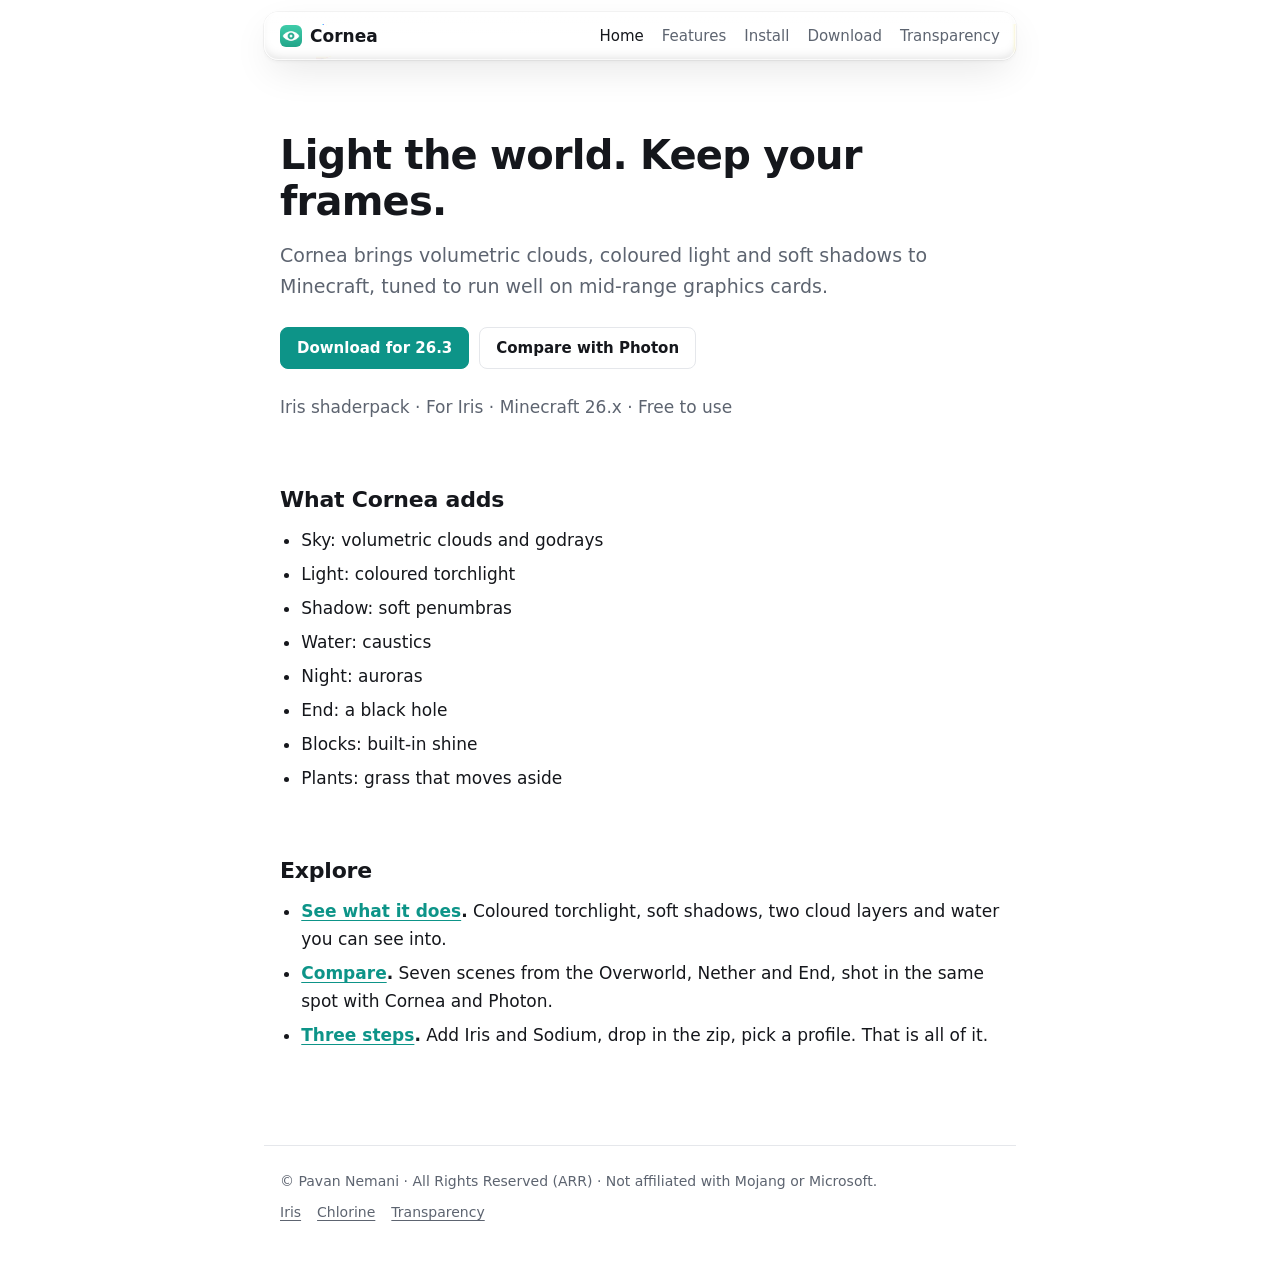
==== index.html @ f16704a0 "Rebuild as a barebones, minimal site Plain HTML in one centred column: system fonts, one accent colo" ====
<!doctype html>
<html lang="en">
<head>
<meta charset="utf-8">
<meta name="viewport" content="width=device-width, initial-scale=1">
<meta name="description" content="Cornea is an Iris shaderpack for Minecraft 26.x with volumetric clouds, coloured light and soft shadows, tuned to run well on mid-range graphics cards.">
<title>Cornea Shaders</title>
<link rel="icon" type="image/png" href="img/icon.png">
<link rel="stylesheet" href="liquid-glass.css?v=2">
<link rel="stylesheet" href="site.css?v=1">
<script src="liquid-glass.js?v=2" data-auto defer></script>
</head>
<body>
<header class="header" data-glass="60">
  <a class="name" href="index.html"><img src="img/icon.png" alt="" width="22" height="22">Cornea</a>
  <nav aria-label="Main">
    <a href="index.html" aria-current="page">Home</a>
    <a href="features.html">Features</a>
    <a href="install.html">Install</a>
    <a href="download.html">Download</a>
    <a href="transparency.html">Transparency</a>
  </nav>
</header>

<main>
<h1>Light the world. Keep your frames.</h1>
<p class="lead">Cornea brings volumetric clouds, coloured light and soft shadows to Minecraft, tuned to run well on mid-range graphics cards.</p>
<div class="actions">
  <a class="button primary" href="download.html">Download for 26.3</a>
  <a class="button" href="features.html#compare">Compare with Photon</a>
</div>
<p class="muted">Iris shaderpack · For Iris · Minecraft 26.x · Free to use</p>

<h2>What Cornea adds</h2>
<ul>
  <li>Sky: volumetric clouds and godrays</li>
  <li>Light: coloured torchlight</li>
  <li>Shadow: soft penumbras</li>
  <li>Water: caustics</li>
  <li>Night: auroras</li>
  <li>End: a black hole</li>
  <li>Blocks: built-in shine</li>
  <li>Plants: grass that moves aside</li>
</ul>

<h2>Explore</h2>
<ul>
  <li><strong><a href="features.html">See what it does</a>.</strong> Coloured torchlight, soft shadows, two cloud layers and water you can see into.</li>
  <li><strong><a href="features.html#compare">Compare</a>.</strong> Seven scenes from the Overworld, Nether and End, shot in the same spot with Cornea and Photon.</li>
  <li><strong><a href="install.html">Three steps</a>.</strong> Add Iris and Sodium, drop in the zip, pick a profile. That is all of it.</li>
</ul>
</main>

<footer>
  <p>&copy; Pavan Nemani · All Rights Reserved (ARR) · Not affiliated with Mojang or Microsoft.</p>
  <nav aria-label="Footer"><a href="https://modrinth.com/mod/iris">Iris</a><a href="https://ophidianp.github.io/chlorine">Chlorine</a><a href="transparency.html">Transparency</a></nav>
</footer>
</body>
</html>
---- liquid-glass.css ----
/* Liquid glass kit (from the Argon app, src/styles.css). Each site sets its own colours
   through these variables (override them on :root or on any glass element). */
:root {
  --spring: linear(0, 0.0066, 0.0263 2.1%, 0.1023 4.4%, 0.2319 7.3%, 0.4103 10.6%, 0.6029 14.4%, 0.7663 18.3%, 0.8897 22.6%, 0.9582 26.6%, 1.0047 31.3%, 1.0272 36.7%, 1.0311 41.2%, 1.0219 48.3%, 1.0052 61.3%, 0.9989 77.7%, 1);
  --lg-ease: var(--spring);
  --g-tint: rgba(24, 20, 35, .42);
  --g-tint-strong: rgba(24, 20, 35, .64);
  --g-blur: 2px;            /* the app's clear glass: little blur, the lens does the work */
  --g-blur-flat: 14px;      /* blur used where refraction isn't available (Firefox, Safari) */
  --g-sat: 1.7;
  --g-rim: 1;
  --g-edge: rgba(255, 255, 255, .13);
  --g-edge-dark: rgba(0, 0, 0, .35);
  --g-shadow-a: .33;
  --lens-bg: rgba(255, 255, 255, .10);
  --lens-shadow: inset 0 1px 0 rgba(255, 255, 255, .22), inset 0 0 0 1px rgba(255, 255, 255, .10), 0 4px 14px -4px rgba(0, 0, 0, .35);
}
@media (prefers-reduced-motion: reduce) { :root { --spring: ease-out; } }

@property --lg-filter { syntax: '*'; inherits: false; }

/* zero specificity, so a site's own position: fixed / sticky wins */
:where(.lg) { position: relative; }
.lg {
  isolation: isolate;
  background: linear-gradient(180deg, rgba(255, 255, 255, calc(.05 * var(--g-rim))), rgba(255, 255, 255, 0) 45%), var(--g-tint);
  -webkit-backdrop-filter: blur(var(--g-blur-flat)) saturate(var(--g-sat));
  backdrop-filter: blur(var(--g-blur-flat)) saturate(var(--g-sat));
  box-shadow:
    inset 0 1px .5px rgba(255, 255, 255, calc(.34 * var(--g-rim))),
    inset 0 -1px 1px rgba(255, 255, 255, calc(.07 * var(--g-rim))),
    inset 0 0 0 1px var(--g-edge),
    inset 0 0 14px rgba(255, 255, 255, calc(.06 * var(--g-rim))),
    inset 0 -6px 14px -8px rgba(0, 0, 0, .22),
    0 0 0 .5px var(--g-edge-dark),
    0 2px 4px rgba(0, 0, 0, calc(var(--g-shadow-a) * .35)),
    0 14px 40px -8px rgba(0, 0, 0, var(--g-shadow-a));
}
/* Chromium: refraction + chromatic aberration through the SVG filter */
.lg-refract .lg { backdrop-filter: blur(var(--g-blur)) saturate(var(--g-sat)) var(--lg-filter, ) brightness(1.03); }
/* a filtered element without a filter slot (over the cap) keeps the flat blur */
.lg-refract .lg:not([style*="--lg-filter"]) { backdrop-filter: blur(var(--g-blur-flat)) saturate(var(--g-sat)); }

/* specular rim */
.lg::after {
  content: ""; position: absolute; inset: 0; border-radius: inherit; padding: 1px; pointer-events: none; z-index: 3;
  background: linear-gradient(var(--rim-angle, 128deg),
    rgba(255, 255, 255, calc(.62 * var(--g-rim))) 0%, rgba(255, 255, 255, calc(.14 * var(--g-rim))) 18%, rgba(255, 255, 255, 0) 40%,
    rgba(255, 255, 255, 0) 62%, rgba(255, 255, 255, calc(.1 * var(--g-rim))) 82%, rgba(255, 255, 255, calc(.42 * var(--g-rim))) 100%);
  -webkit-mask: linear-gradient(#000 0 0) content-box, linear-gradient(#000 0 0);
  -webkit-mask-composite: xor; mask-composite: exclude;
}
/* pointer glare */
.lg::before {
  content: ""; position: absolute; inset: 0; border-radius: inherit; pointer-events: none; z-index: -1; opacity: 0;
  transition: opacity .4s;
  background: radial-gradient(180px circle at var(--mx, 50%) var(--my, 0%), rgba(255, 255, 255, calc(.11 * var(--g-rim))), transparent 70%);
}
.lg.lg-hot::before { opacity: 1; }
.lg-strong { background: linear-gradient(180deg, rgba(255, 255, 255, calc(.06 * var(--g-rim))), rgba(255, 255, 255, 0) 40%), var(--g-tint-strong); }
.lg-bar { --rim-angle: 100deg; }

/* springy press / hover for anything marked .lg-press */
.lg-press { transition: transform .5s var(--spring), box-shadow .25s, background-color .2s, color .2s; }
.lg-press:hover { transform: translateY(-1px) scale(1.03); }
.lg-press:active { transform: scale(.95); transition-duration: .12s; }

/* gliding hover lens */
.lens {
  position: absolute; left: 0; top: 0; width: 0; height: 0; border-radius: 999px; pointer-events: none; z-index: 0; opacity: 0;
  background: var(--lens-bg); box-shadow: var(--lens-shadow);
  transition: transform .5s var(--spring), width .5s var(--spring), height .5s var(--spring), opacity .22s;
}
.lens.on { opacity: 1; }
.lens.snap { transition: opacity .22s; }
:where(.lens ~ *) { position: relative; z-index: 1; }

@media (prefers-reduced-motion: reduce) {
  .lens, .lg-press { transition: opacity .2s; }
  .lg-press:hover, .lg-press:active { transform: none; }
}
---- site.css ----
/* Cornea website: a barebones, minimal layout.
   One centred column, system fonts, one accent colour, light/dark from the visitor's system.
   The header is the only liquid-glass surface (liquid-glass.css + .js); everything else is
   plain text, lists and tables on a flat page. */

:root {
  color-scheme: light dark;
  --accent: #0d9488;
  --on-accent: #ffffff;
  --bg: #ffffff;
  --text: #15171c;
  --muted: #5d6470;
  --line: #e5e7eb;
  --soft: #f4f5f7;
  --max: 720px;
  --mono: ui-monospace, "SF Mono", "Cascadia Mono", Menlo, Consolas, monospace;
  /* liquid glass, header only */
  --g-tint: rgba(255, 255, 255, 0.55);
  --g-edge: rgba(255, 255, 255, 0.7);
  --g-edge-dark: rgba(0, 0, 0, 0.08);
  --g-shadow-a: 0.12;
  --lens-bg: rgba(0, 0, 0, 0.05);
}
@media (prefers-color-scheme: dark) {
  :root {
    --accent: #3fd6c3;
    --on-accent: #0b0d12;
    --bg: #0d0f13;
    --text: #e7e9ee;
    --muted: #9aa1ad;
    --line: #23272f;
    --soft: #161920;
    --g-tint: rgba(13, 15, 19, 0.5);
    --g-edge: rgba(255, 255, 255, 0.1);
    --g-edge-dark: rgba(0, 0, 0, 0.4);
    --g-shadow-a: 0.3;
    --lens-bg: rgba(255, 255, 255, 0.08);
  }
}

* { box-sizing: border-box; }
html { -webkit-text-size-adjust: 100%; scroll-padding-top: 88px; }
body {
  margin: 0;
  background: var(--bg);
  color: var(--text);
  font: 17px/1.65 system-ui, -apple-system, "Segoe UI", Roboto, sans-serif;
  -webkit-font-smoothing: antialiased;
}
a { color: var(--accent); text-underline-offset: 3px; text-decoration-thickness: 1px; }
a:hover { text-decoration-thickness: 2px; }
img { max-width: 100%; height: auto; }
code, pre, kbd { font-family: var(--mono); font-size: 0.88em; }
code { padding: 0.1em 0.35em; border-radius: 4px; background: var(--soft); }
kbd { padding: 0.05em 0.4em; border: 1px solid var(--line); border-radius: 4px; white-space: nowrap; }
pre { max-width: 100%; padding: 12px 14px; border-radius: 8px; background: var(--soft); overflow-x: auto; line-height: 1.5; }
video.video { display: block; width: 100%; margin: 8px 0 16px; border-radius: 10px; background: #000; }
:focus-visible { outline: 2px solid var(--accent); outline-offset: 2px; }

/* header: the one glass element */
.header {
  position: sticky; top: 12px; z-index: 10;
  display: flex; flex-wrap: wrap; align-items: center; gap: 6px 20px;
  width: min(var(--max) + 32px, 100% - 24px);
  margin: 12px auto 0;
  padding: 10px 16px;
  border-radius: 14px;
}
.header .name { display: flex; align-items: center; gap: 8px; margin-right: auto; color: var(--text); font-weight: 650; text-decoration: none; }
.header .name img { width: 22px; height: 22px; border-radius: 6px; }
.header nav { display: flex; flex-wrap: wrap; gap: 2px 18px; }
.header nav a { color: var(--muted); font-size: 15px; text-decoration: none; }
.header nav a:hover, .header nav a[aria-current="page"] { color: var(--text); }

/* page */
main { max-width: calc(var(--max) + 32px); margin: 0 auto; padding: 72px 16px 0; }
h1 { margin: 0 0 16px; font-size: clamp(30px, 5vw, 40px); line-height: 1.15; letter-spacing: -0.02em; font-weight: 700; }
h2 { margin: 64px 0 12px; font-size: 22px; line-height: 1.3; letter-spacing: -0.01em; font-weight: 650; }
h3 { margin: 28px 0 6px; font-size: 17px; font-weight: 650; }
p, ul, ol, dl, table, pre { margin: 0 0 16px; }
ul, ol { padding-left: 1.25em; }
li { margin: 6px 0; }
.lead { font-size: 19px; color: var(--muted); }
.muted, small { color: var(--muted); }
small { font-size: 14px; }
hr { margin: 56px 0; border: 0; border-top: 1px solid var(--line); }
.note { padding: 14px 16px; border-radius: 8px; background: var(--soft); font-size: 16px; }

.actions { display: flex; flex-wrap: wrap; gap: 10px; margin: 24px 0; }
.button {
  display: inline-block; padding: 8px 16px; border: 1px solid var(--line); border-radius: 8px;
  background: none; color: var(--text); font: inherit; font-size: 15px; font-weight: 550; text-decoration: none; cursor: pointer;
}
.button:hover { border-color: var(--muted); }
.button.primary { border-color: var(--accent); background: var(--accent); color: var(--on-accent); }
.button.primary:hover { opacity: 0.9; }
.button[aria-pressed="true"] { border-color: var(--text); }
.button[aria-disabled="true"] { opacity: 0.5; pointer-events: none; }

table { width: 100%; border-collapse: collapse; font-size: 16px; }
th, td { padding: 10px 12px 10px 0; border-bottom: 1px solid var(--line); text-align: left; vertical-align: top; }
th { color: var(--muted); font-size: 14px; font-weight: 600; }
td.num, th.num { text-align: right; padding-right: 16px; font-variant-numeric: tabular-nums; white-space: nowrap; }
th:last-child, td:last-child { padding-right: 0; }
.table-wrap { overflow-x: auto; }

.faq { margin: 0 0 16px; border-top: 1px solid var(--line); }
details { padding: 12px 0; border-bottom: 1px solid var(--line); }
summary { cursor: pointer; font-weight: 600; }
details > :not(summary) { margin: 10px 0 4px; color: var(--muted); }

[hidden] { display: none !important; }

/* chat log on the Transparency page (filled in by chat.js) */
.chatlog { margin: 24px 0 16px; border: 1px solid var(--line); border-radius: 10px; }
.chatlog-head { display: flex; align-items: center; justify-content: space-between; gap: 12px; padding: 10px 14px; border-bottom: 1px solid var(--line); font-size: 14px; }
.chatlog-head b { display: block; }
#chat { height: min(70vh, 600px); overflow-y: auto; padding: 8px 14px 16px; font-size: 15px; overscroll-behavior: contain; }
#chat .day { margin: 18px 0 6px; color: var(--muted); font-size: 13px; text-align: center; }
#chat .who { margin: 14px 0 2px; color: var(--muted); font-size: 13px; font-weight: 600; }
#chat .who i { display: none; }
#chat .bubble { margin: 0 0 6px; white-space: pre-wrap; overflow-wrap: anywhere; }
#chat .bubble.me { padding-left: 10px; border-left: 2px solid var(--accent); }
#chat .bubble .tag { color: var(--muted); font-size: 13px; }
#chat pre { padding: 10px 12px; border-radius: 6px; background: var(--soft); overflow-x: auto; white-space: pre; }
#chat pre code { padding: 0; background: none; }
#chat a { color: inherit; }
.chat-empty { color: var(--muted); }
.chatlog-foot { padding: 10px 14px; border-top: 1px solid var(--line); color: var(--muted); font-size: 13px; }

footer {
  display: flex; flex-wrap: wrap; justify-content: space-between; gap: 8px 20px;
  max-width: calc(var(--max) + 32px); margin: 96px auto 0; padding: 24px 16px 48px;
  border-top: 1px solid var(--line); color: var(--muted); font-size: 14px;
}
footer nav { display: flex; flex-wrap: wrap; gap: 4px 16px; }
footer a { color: var(--muted); }
footer p { margin: 0; }

@media (max-width: 560px) {
  body { font-size: 16px; }
  .header { top: 8px; margin-top: 8px; width: calc(100% - 16px); }
  main { padding-top: 48px; }
  h2 { margin-top: 48px; }
}

/* Features page: Cornea and Photon screenshots side by side */
.pair { display: grid; grid-template-columns: 1fr 1fr; gap: 6px 10px; margin: 0 0 28px; }
.pair figcaption { grid-column: 1 / -1; font-size: 15px; }
.pair img { display: block; width: 100%; aspect-ratio: 16 / 9; object-fit: cover; border-radius: 6px; background: var(--soft); }
.pair small { display: block; margin-top: 4px; }
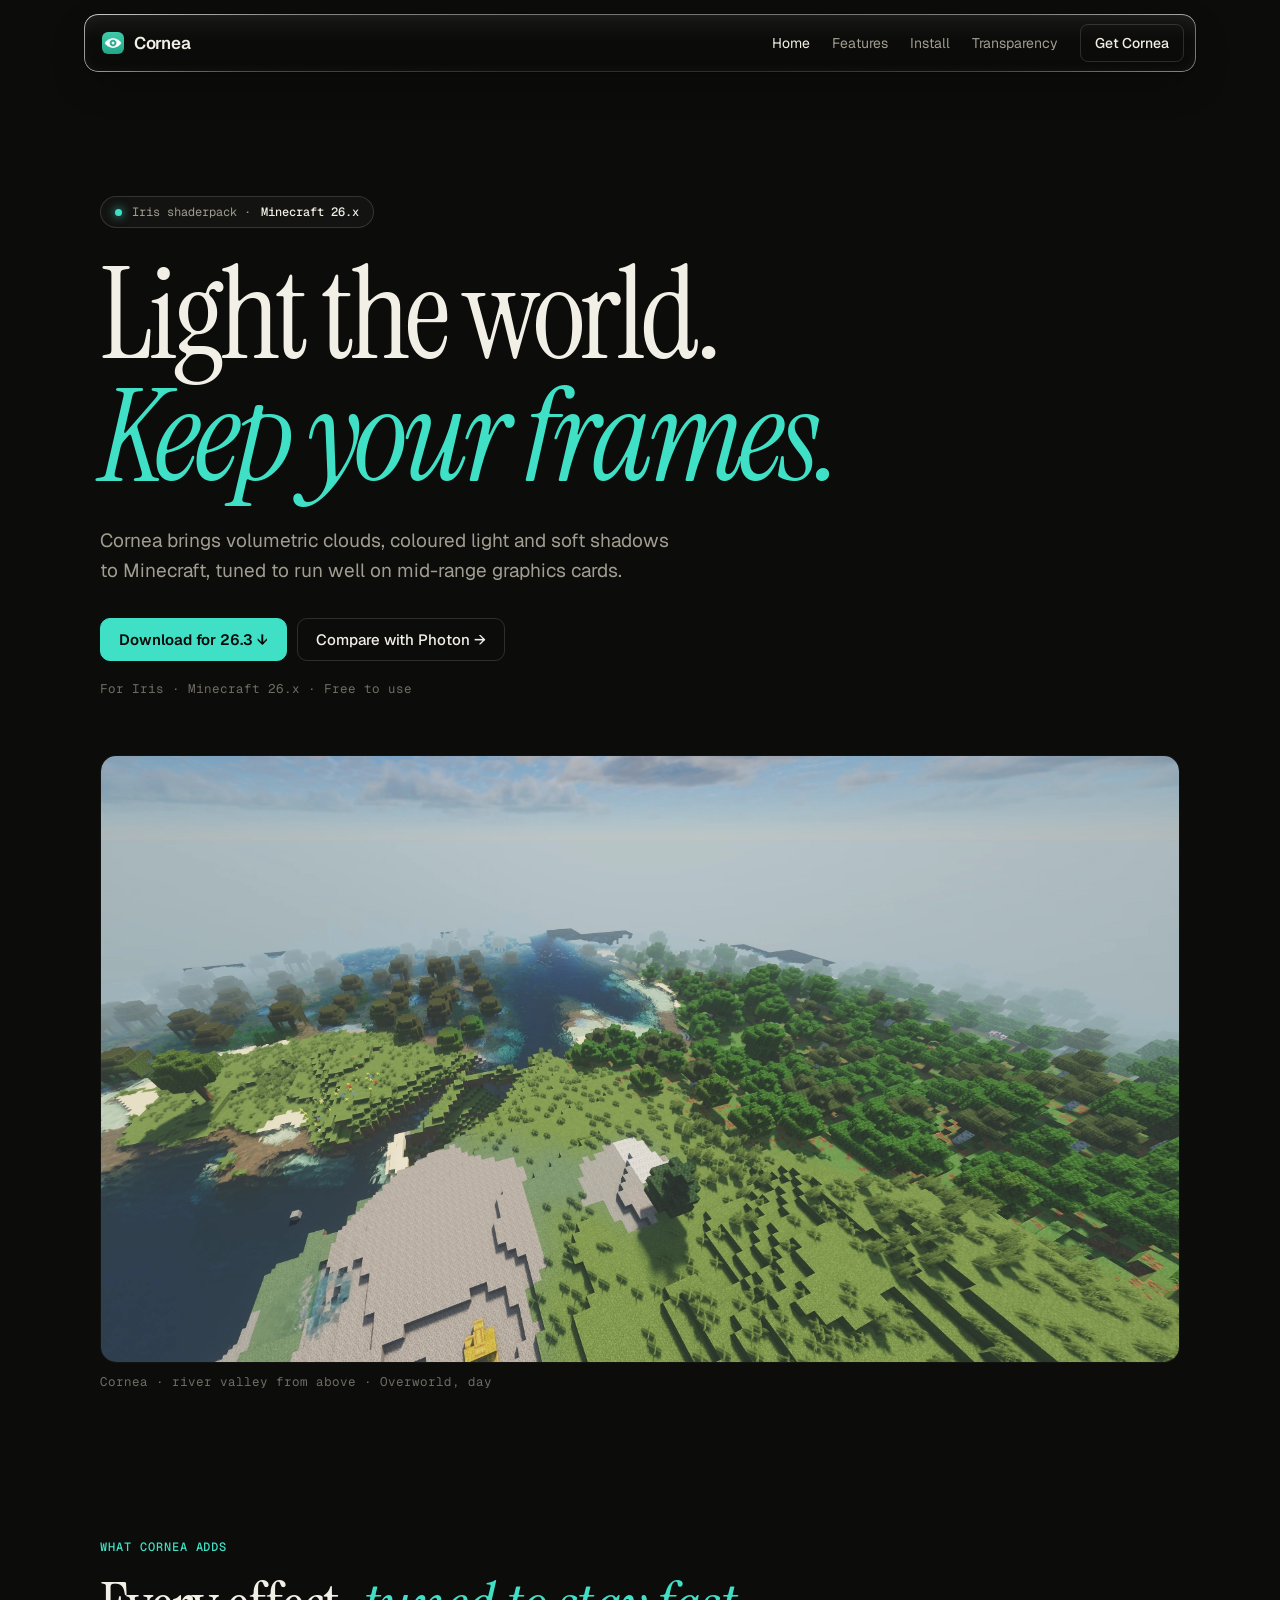
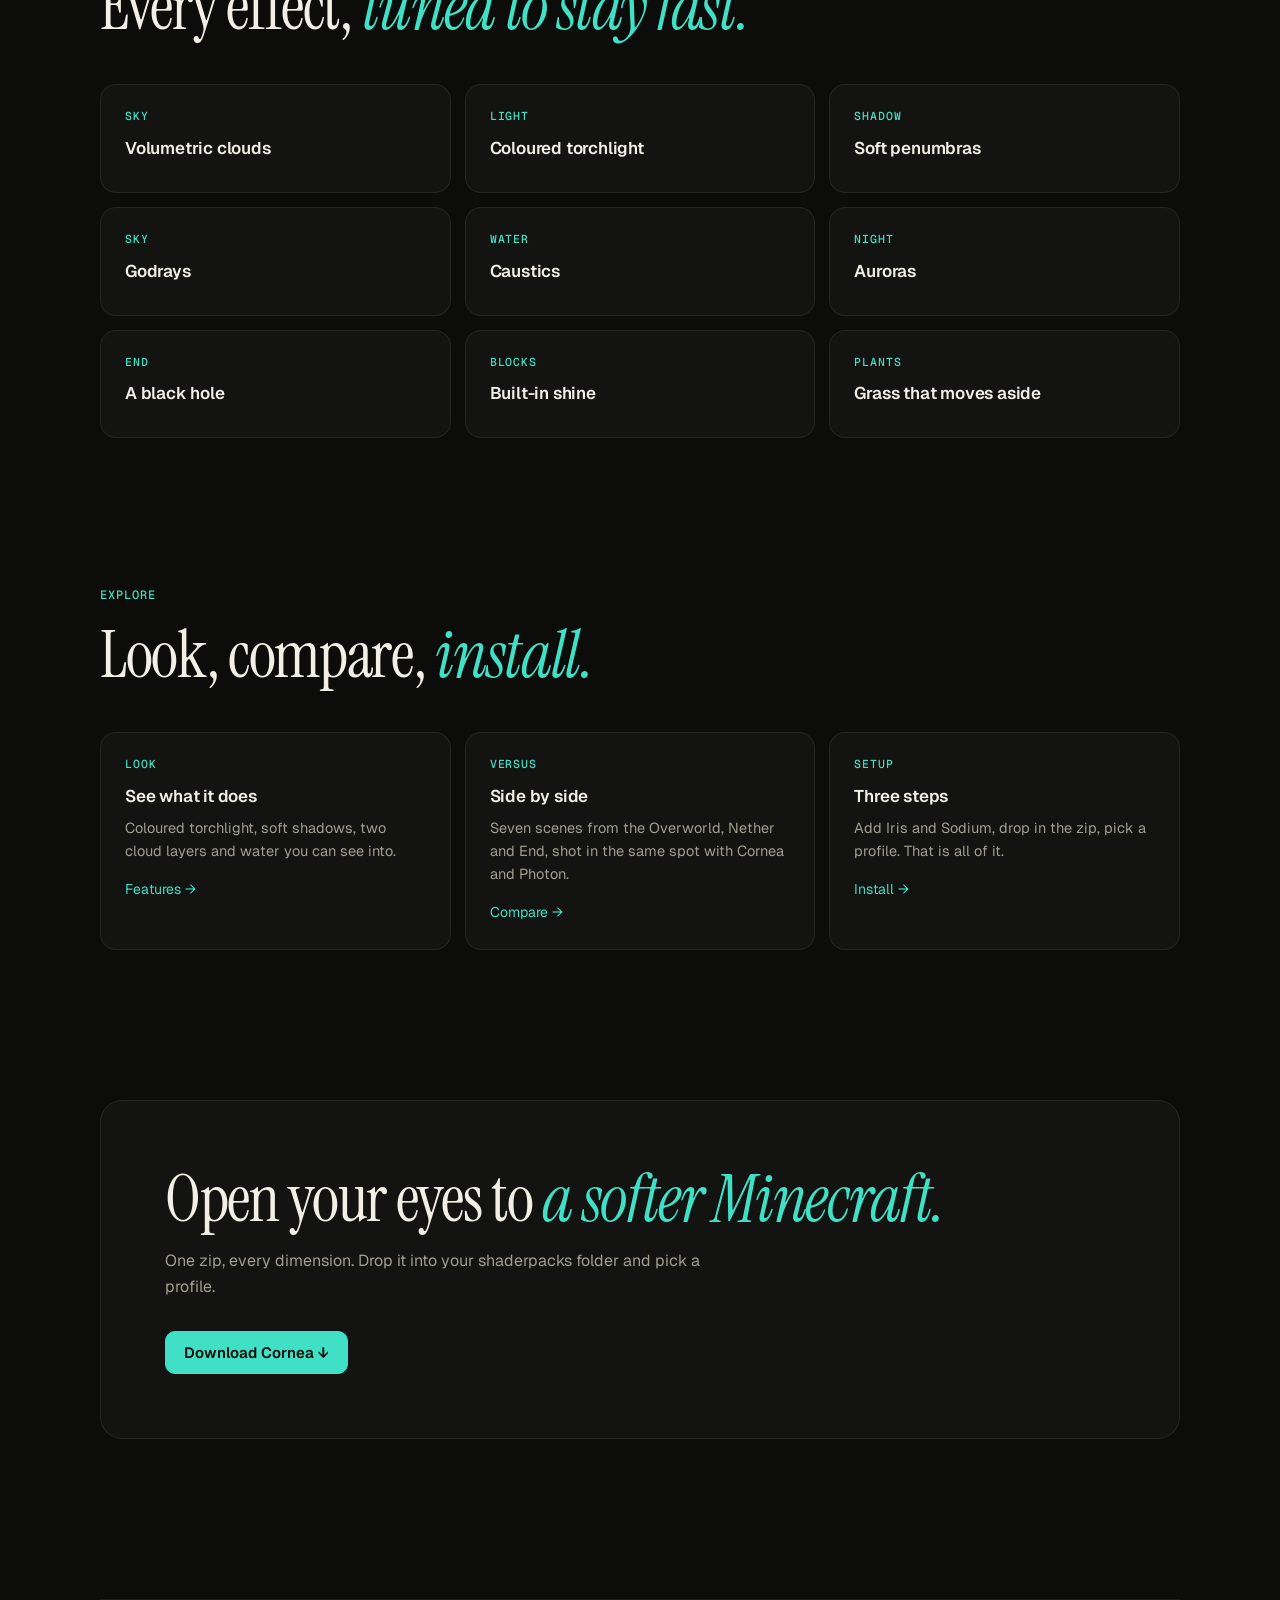
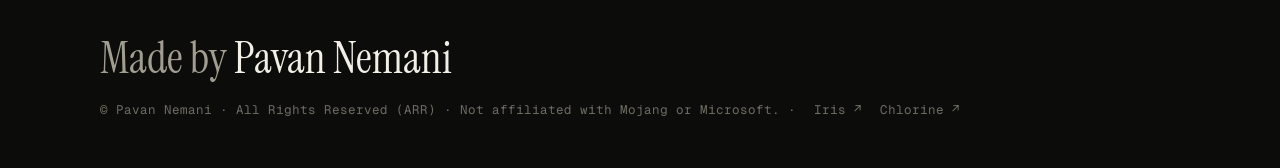
==== commit f9e18f72: "Editorial redesign: serif headlines, mono labels, card and row layouts Dark, warm page inspired by m" ====
--- a/index.html
+++ b/index.html
@@ -4,10 +4,14 @@
 <meta charset="utf-8">
 <meta name="viewport" content="width=device-width, initial-scale=1">
 <meta name="description" content="Cornea is an Iris shaderpack for Minecraft 26.x with volumetric clouds, coloured light and soft shadows, tuned to run well on mid-range graphics cards.">
+<meta name="theme-color" content="#0c0c0a">
 <title>Cornea Shaders</title>
-<link rel="icon" type="image/png" href="img/icon.png">
+<link rel="icon" href="img/icon.png">
+<link rel="preconnect" href="https://fonts.googleapis.com">
+<link rel="preconnect" href="https://fonts.gstatic.com" crossorigin>
+<link rel="stylesheet" href="https://fonts.googleapis.com/css2?family=Geist:wght@400;500;600&amp;family=Geist+Mono:wght@400;500&amp;family=Instrument+Serif:ital@0;1&amp;display=swap">
 <link rel="stylesheet" href="liquid-glass.css?v=2">
-<link rel="stylesheet" href="site.css?v=1">
+<link rel="stylesheet" href="site.css?v=2">
 <script src="liquid-glass.js?v=2" data-auto defer></script>
 </head>
 <body>
@@ -17,43 +21,55 @@
     <a href="index.html" aria-current="page">Home</a>
     <a href="features.html">Features</a>
     <a href="install.html">Install</a>
-    <a href="download.html">Download</a>
     <a href="transparency.html">Transparency</a>
+    <a class="cta-link" href="download.html">Get Cornea</a>
   </nav>
 </header>
 
 <main>
-<h1>Light the world. Keep your frames.</h1>
+<section class="wrap hero">
+<span class="badge">Iris shaderpack · <b>Minecraft 26.x</b></span>
+<h1>Light the world.<br><em>Keep your frames.</em></h1>
 <p class="lead">Cornea brings volumetric clouds, coloured light and soft shadows to Minecraft, tuned to run well on mid-range graphics cards.</p>
-<div class="actions">
-  <a class="button primary" href="download.html">Download for 26.3</a>
-  <a class="button" href="features.html#compare">Compare with Photon</a>
+<div class="actions"><a class="btn primary" href="download.html">Download for 26.3 ↓</a><a class="btn" href="features.html#compare">Compare with Photon →</a></div>
+<p class="fine">For Iris · Minecraft 26.x · Free to use</p>
+<figure style="margin-top:56px"><img src="img/cmp-2-cornea.webp" alt="Cornea, a river valley seen from high above" width="1600" height="900"><figcaption>Cornea · river valley from above · Overworld, day</figcaption></figure></section>
+<section class="wrap section">
+<div class="section-head"><p class="eyebrow">What Cornea adds</p>
+<h2>Every effect, <em>tuned to stay fast.</em></h2>
 </div>
-<p class="muted">Iris shaderpack · For Iris · Minecraft 26.x · Free to use</p>
-
-<h2>What Cornea adds</h2>
-<ul>
-  <li>Sky: volumetric clouds and godrays</li>
-  <li>Light: coloured torchlight</li>
-  <li>Shadow: soft penumbras</li>
-  <li>Water: caustics</li>
-  <li>Night: auroras</li>
-  <li>End: a black hole</li>
-  <li>Blocks: built-in shine</li>
-  <li>Plants: grass that moves aside</li>
-</ul>
-
-<h2>Explore</h2>
-<ul>
-  <li><strong><a href="features.html">See what it does</a>.</strong> Coloured torchlight, soft shadows, two cloud layers and water you can see into.</li>
-  <li><strong><a href="features.html#compare">Compare</a>.</strong> Seven scenes from the Overworld, Nether and End, shot in the same spot with Cornea and Photon.</li>
-  <li><strong><a href="install.html">Three steps</a>.</strong> Add Iris and Sodium, drop in the zip, pick a profile. That is all of it.</li>
-</ul>
+<div class="grid ">
+<article class="card "><p class="label">Sky</p><h3>Volumetric clouds</h3><p></p></article>
+<article class="card "><p class="label">Light</p><h3>Coloured torchlight</h3><p></p></article>
+<article class="card "><p class="label">Shadow</p><h3>Soft penumbras</h3><p></p></article>
+<article class="card "><p class="label">Sky</p><h3>Godrays</h3><p></p></article>
+<article class="card "><p class="label">Water</p><h3>Caustics</h3><p></p></article>
+<article class="card "><p class="label">Night</p><h3>Auroras</h3><p></p></article>
+<article class="card "><p class="label">End</p><h3>A black hole</h3><p></p></article>
+<article class="card "><p class="label">Blocks</p><h3>Built-in shine</h3><p></p></article>
+<article class="card "><p class="label">Plants</p><h3>Grass that moves aside</h3><p></p></article>
+</div>
+</section>
+<section class="wrap section">
+<div class="section-head"><p class="eyebrow">Explore</p>
+<h2>Look, compare, <em>install.</em></h2>
+</div>
+<div class="grid ">
+<article class="card "><p class="label">Look</p><h3>See what it does</h3><p>Coloured torchlight, soft shadows, two cloud layers and water you can see into.</p><a class="more" href="features.html">Features →</a></article>
+<article class="card "><p class="label">Versus</p><h3>Side by side</h3><p>Seven scenes from the Overworld, Nether and End, shot in the same spot with Cornea and Photon.</p><a class="more" href="features.html#compare">Compare →</a></article>
+<article class="card "><p class="label">Setup</p><h3>Three steps</h3><p>Add Iris and Sodium, drop in the zip, pick a profile. That is all of it.</p><a class="more" href="install.html">Install →</a></article>
+</div>
+</section>
+<section class="wrap"><div class="cta">
+<h2>Open your eyes to <em>a softer Minecraft.</em></h2>
+<p>One zip, every dimension. Drop it into your shaderpacks folder and pick a profile.</p>
+<div class="actions"><a class="btn primary" href="download.html">Download Cornea ↓</a></div>
+</div></section>
 </main>
 
 <footer>
-  <p>&copy; Pavan Nemani · All Rights Reserved (ARR) · Not affiliated with Mojang or Microsoft.</p>
-  <nav aria-label="Footer"><a href="https://modrinth.com/mod/iris">Iris</a><a href="https://ophidianp.github.io/chlorine">Chlorine</a><a href="transparency.html">Transparency</a></nav>
+  <p class="made"><span>Made by</span> Pavan Nemani</p>
+  <p class="fine">&copy; Pavan Nemani · All Rights Reserved (ARR) · Not affiliated with Mojang or Microsoft. · <a href="https://modrinth.com/mod/iris">Iris ↗</a> <a href="https://ophidianp.github.io/chlorine">Chlorine ↗</a></p>
 </footer>
 </body>
 </html>
--- a/site.css
+++ b/site.css
@@ -1,151 +1,240 @@
-/* Cornea website: a barebones, minimal layout.
-   One centred column, system fonts, one accent colour, light/dark from the visitor's system.
-   The header is the only liquid-glass surface (liquid-glass.css + .js); everything else is
-   plain text, lists and tables on a flat page. */
+/* Cornea website. Dark, warm and editorial: big serif headlines with one italic accent
+   word, small mono labels, bordered dark cards and ruled rows (inspired by mnemoai.web.app).
+   The header is the only liquid-glass surface (liquid-glass.css + .js). Fonts: Instrument
+   Serif (headlines), Geist (text), Geist Mono (labels and code), loaded in each page's head. */
 
 :root {
-  color-scheme: light dark;
-  --accent: #0d9488;
-  --on-accent: #ffffff;
-  --bg: #ffffff;
-  --text: #15171c;
-  --muted: #5d6470;
-  --line: #e5e7eb;
-  --soft: #f4f5f7;
-  --max: 720px;
-  --mono: ui-monospace, "SF Mono", "Cascadia Mono", Menlo, Consolas, monospace;
-  /* liquid glass, header only */
-  --g-tint: rgba(255, 255, 255, 0.55);
-  --g-edge: rgba(255, 255, 255, 0.7);
-  --g-edge-dark: rgba(0, 0, 0, 0.08);
-  --g-shadow-a: 0.12;
-  --lens-bg: rgba(0, 0, 0, 0.05);
-}
-@media (prefers-color-scheme: dark) {
-  :root {
-    --accent: #3fd6c3;
-    --on-accent: #0b0d12;
-    --bg: #0d0f13;
-    --text: #e7e9ee;
-    --muted: #9aa1ad;
-    --line: #23272f;
-    --soft: #161920;
-    --g-tint: rgba(13, 15, 19, 0.5);
-    --g-edge: rgba(255, 255, 255, 0.1);
-    --g-edge-dark: rgba(0, 0, 0, 0.4);
-    --g-shadow-a: 0.3;
-    --lens-bg: rgba(255, 255, 255, 0.08);
-  }
+  color-scheme: dark;
+  --accent: #3fe0c5;
+  --accent-ink: #0b0b09;
+  --bg: #0c0c0a;
+  --surface: #131311;
+  --surface-2: #1a1a17;
+  --line: rgba(242, 239, 230, 0.08);
+  --line-2: rgba(242, 239, 230, 0.15);
+  --text: #f2efe6;
+  --muted: #a19d90;
+  --faint: #6f6c63;
+  --ok: #8fe3a8;
+  --warn: #ffbf73;
+  --serif: "Instrument Serif", Georgia, serif;
+  --sans: "Geist", -apple-system, system-ui, "Segoe UI", sans-serif;
+  --mono: "Geist Mono", ui-monospace, "SF Mono", Menlo, Consolas, monospace;
+  --wrap: 1080px;
+  /* liquid glass (header only) */
+  --g-tint: rgba(12, 12, 10, 0.55);
+  --g-edge: rgba(255, 255, 255, 0.08);
+  --g-edge-dark: rgba(0, 0, 0, 0.5);
+  --lens-bg: rgba(255, 255, 255, 0.08);
 }
 
 * { box-sizing: border-box; }
-html { -webkit-text-size-adjust: 100%; scroll-padding-top: 88px; }
-body {
-  margin: 0;
-  background: var(--bg);
-  color: var(--text);
-  font: 17px/1.65 system-ui, -apple-system, "Segoe UI", Roboto, sans-serif;
-  -webkit-font-smoothing: antialiased;
-}
-a { color: var(--accent); text-underline-offset: 3px; text-decoration-thickness: 1px; }
-a:hover { text-decoration-thickness: 2px; }
+html { -webkit-text-size-adjust: 100%; scroll-padding-top: 96px; }
+body { margin: 0; background: var(--bg); color: var(--text); font: 16px/1.6 var(--sans); -webkit-font-smoothing: antialiased; }
+a { color: inherit; text-underline-offset: 3px; }
 img { max-width: 100%; height: auto; }
-code, pre, kbd { font-family: var(--mono); font-size: 0.88em; }
-code { padding: 0.1em 0.35em; border-radius: 4px; background: var(--soft); }
-kbd { padding: 0.05em 0.4em; border: 1px solid var(--line); border-radius: 4px; white-space: nowrap; }
-pre { max-width: 100%; padding: 12px 14px; border-radius: 8px; background: var(--soft); overflow-x: auto; line-height: 1.5; }
-video.video { display: block; width: 100%; margin: 8px 0 16px; border-radius: 10px; background: #000; }
+::selection { background: var(--accent); color: var(--accent-ink); }
 :focus-visible { outline: 2px solid var(--accent); outline-offset: 2px; }
-
-/* header: the one glass element */
+code, kbd, pre { font-family: var(--mono); }
+code { padding: 0.12em 0.45em; border: 1px solid var(--line); border-radius: 5px; background: var(--surface-2); font-size: 0.86em; }
+kbd { padding: 0.08em 0.45em; border: 1px solid var(--line-2); border-bottom-width: 2px; border-radius: 5px; background: var(--surface-2); font-size: 0.82em; white-space: nowrap; }
+[hidden] { display: none !important; }
+.wrap { width: min(var(--wrap), 100% - 48px); margin-inline: auto; }
+
+/* ---------- header: the one glass element ---------- */
 .header {
-  position: sticky; top: 12px; z-index: 10;
-  display: flex; flex-wrap: wrap; align-items: center; gap: 6px 20px;
-  width: min(var(--max) + 32px, 100% - 24px);
-  margin: 12px auto 0;
-  padding: 10px 16px;
-  border-radius: 14px;
-}
-.header .name { display: flex; align-items: center; gap: 8px; margin-right: auto; color: var(--text); font-weight: 650; text-decoration: none; }
+  position: sticky; top: 14px; z-index: 20;
+  display: flex; flex-wrap: wrap; align-items: center; gap: 8px 26px;
+  width: min(var(--wrap) + 32px, 100% - 24px); margin: 14px auto 0;
+  padding: 10px 12px 10px 18px; border-radius: 14px;
+}
+.header .name { display: flex; align-items: center; gap: 10px; margin-right: auto; font-size: 17px; font-weight: 600; letter-spacing: -0.3px; text-decoration: none; }
 .header .name img { width: 22px; height: 22px; border-radius: 6px; }
-.header nav { display: flex; flex-wrap: wrap; gap: 2px 18px; }
-.header nav a { color: var(--muted); font-size: 15px; text-decoration: none; }
+.header nav { display: flex; flex-wrap: wrap; align-items: center; gap: 4px 22px; }
+.header nav a { color: var(--muted); font-size: 14px; text-decoration: none; }
 .header nav a:hover, .header nav a[aria-current="page"] { color: var(--text); }
-
-/* page */
-main { max-width: calc(var(--max) + 32px); margin: 0 auto; padding: 72px 16px 0; }
-h1 { margin: 0 0 16px; font-size: clamp(30px, 5vw, 40px); line-height: 1.15; letter-spacing: -0.02em; font-weight: 700; }
-h2 { margin: 64px 0 12px; font-size: 22px; line-height: 1.3; letter-spacing: -0.01em; font-weight: 650; }
-h3 { margin: 28px 0 6px; font-size: 17px; font-weight: 650; }
-p, ul, ol, dl, table, pre { margin: 0 0 16px; }
-ul, ol { padding-left: 1.25em; }
-li { margin: 6px 0; }
-.lead { font-size: 19px; color: var(--muted); }
-.muted, small { color: var(--muted); }
-small { font-size: 14px; }
-hr { margin: 56px 0; border: 0; border-top: 1px solid var(--line); }
-.note { padding: 14px 16px; border-radius: 8px; background: var(--soft); font-size: 16px; }
-
-.actions { display: flex; flex-wrap: wrap; gap: 10px; margin: 24px 0; }
-.button {
-  display: inline-block; padding: 8px 16px; border: 1px solid var(--line); border-radius: 8px;
-  background: none; color: var(--text); font: inherit; font-size: 15px; font-weight: 550; text-decoration: none; cursor: pointer;
-}
-.button:hover { border-color: var(--muted); }
-.button.primary { border-color: var(--accent); background: var(--accent); color: var(--on-accent); }
-.button.primary:hover { opacity: 0.9; }
-.button[aria-pressed="true"] { border-color: var(--text); }
-.button[aria-disabled="true"] { opacity: 0.5; pointer-events: none; }
-
-table { width: 100%; border-collapse: collapse; font-size: 16px; }
-th, td { padding: 10px 12px 10px 0; border-bottom: 1px solid var(--line); text-align: left; vertical-align: top; }
-th { color: var(--muted); font-size: 14px; font-weight: 600; }
-td.num, th.num { text-align: right; padding-right: 16px; font-variant-numeric: tabular-nums; white-space: nowrap; }
+.header .cta-link { padding: 7px 14px; border: 1px solid var(--line-2); border-radius: 8px; color: var(--text); font-size: 14px; font-weight: 500; text-decoration: none; }
+.header .cta-link:hover { border-color: var(--muted); }
+
+/* ---------- type ---------- */
+h1, h2 { margin: 0; font-family: var(--serif); font-weight: 400; }
+h1 { font-size: clamp(56px, 10vw, 128px); line-height: 0.95; letter-spacing: -0.035em; }
+h2 { font-size: clamp(40px, 5.4vw, 66px); line-height: 1.02; letter-spacing: -0.02em; }
+h1 em, h2 em, .serif em { color: var(--accent); font-style: italic; }
+h3 { margin: 0 0 8px; font-size: 17px; font-weight: 600; letter-spacing: -0.2px; line-height: 1.35; }
+p { margin: 0 0 16px; }
+.lead { max-width: 580px; color: var(--muted); font-size: 19px; }
+.muted { color: var(--muted); }
+.eyebrow { margin: 0 0 18px; color: var(--accent); font: 500 12px/1.2 var(--mono); letter-spacing: 0.08em; text-transform: uppercase; }
+.fine { color: var(--faint); font: 12.5px/1.6 var(--mono); }
+
+/* ---------- hero ---------- */
+.hero { padding: clamp(72px, 10vw, 124px) 0 0; }
+.hero h1 { margin: 26px 0 28px; }
+.badge { display: inline-flex; align-items: center; gap: 10px; padding: 7px 14px; border: 1px solid var(--line-2); border-radius: 999px; background: var(--surface); color: var(--muted); font: 12px var(--mono); }
+.badge::before { content: ""; width: 7px; height: 7px; border-radius: 50%; background: var(--accent); box-shadow: 0 0 10px var(--accent); }
+.badge b { color: var(--text); font-weight: 500; }
+.actions { display: flex; flex-wrap: wrap; gap: 10px; margin-top: 32px; }
+.hero .fine { margin-top: 18px; }
+.btn {
+  display: inline-flex; align-items: center; gap: 8px; padding: 11px 18px;
+  border: 1px solid var(--line-2); border-radius: 10px; background: none; color: var(--text);
+  font: 500 15px var(--sans); text-decoration: none; cursor: pointer;
+}
+.btn:hover { border-color: var(--muted); }
+.btn.primary { border-color: var(--accent); background: var(--accent); color: var(--accent-ink); font-weight: 600; }
+.btn.primary:hover { filter: brightness(1.08); }
+.btn[aria-pressed="true"] { border-color: var(--accent); color: var(--accent); }
+.btn[aria-disabled="true"] { opacity: 0.5; pointer-events: none; }
+
+/* command card */
+.cmd { max-width: 640px; margin-top: 36px; border: 1px solid var(--line-2); border-radius: 12px; background: var(--surface); overflow: hidden; }
+.cmd-tabs { display: flex; gap: 20px; padding: 0 16px; border-bottom: 1px solid var(--line); color: var(--muted); font-size: 13px; }
+.cmd-tabs span { padding: 11px 0; }
+.cmd-tabs span:first-child { color: var(--text); box-shadow: inset 0 -2px var(--accent); }
+.cmd-line { display: flex; align-items: center; gap: 12px; padding: 14px 16px 10px; font: 13.5px var(--mono); }
+.cmd-line > span { color: var(--accent); }
+.cmd-line code { flex: 1; padding: 0; border: 0; background: none; font-size: inherit; white-space: nowrap; overflow-x: auto; }
+.cmd-line button { flex: none; padding: 6px 12px; border: 0; border-radius: 6px; background: var(--accent); color: var(--accent-ink); font: 600 12px var(--sans); cursor: pointer; }
+.cmd-hint { padding: 0 16px 14px; color: var(--faint); font-size: 12.5px; }
+
+/* ---------- sections ---------- */
+.section { padding-top: clamp(96px, 12vw, 150px); }
+.section-head { max-width: 720px; margin-bottom: 44px; }
+.section-head > p:not(.eyebrow) { margin: 22px 0 0; color: var(--muted); font-size: 17px; }
+.split { display: grid; grid-template-columns: minmax(0, 1fr) minmax(0, 1fr); gap: clamp(32px, 6vw, 80px); align-items: center; }
+.split .section-head { margin-bottom: 0; }
+
+/* cards */
+.grid { display: grid; grid-template-columns: repeat(3, minmax(0, 1fr)); gap: 14px; }
+.grid.two { grid-template-columns: repeat(2, minmax(0, 1fr)); }
+.grid.four { grid-template-columns: repeat(4, minmax(0, 1fr)); }
+.card { padding: 24px; border: 1px solid var(--line); border-radius: 16px; background: var(--surface); }
+.card.wide { grid-column: span 2; }
+.card.tall { grid-row: span 2; }
+.card .label { margin: 0 0 14px; color: var(--accent); font: 500 11.5px/1.2 var(--mono); letter-spacing: 0.08em; text-transform: uppercase; }
+.card p { margin: 0; color: var(--muted); font-size: 14.5px; line-height: 1.6; }
+.card p + p { margin-top: 10px; }
+.card .more { display: inline-block; margin-top: 16px; color: var(--accent); font-size: 14px; text-decoration: none; }
+.card .more:hover { text-decoration: underline; }
+.card .serif { margin: 0 0 12px; font: 400 34px/1.05 var(--serif); letter-spacing: -0.01em; }
+.tags { display: flex; flex-wrap: wrap; gap: 6px; margin: 16px 0 0; padding: 0; list-style: none; }
+.tags li { padding: 4px 10px; border: 1px solid var(--line-2); border-radius: 999px; color: var(--muted); font: 12px var(--mono); }
+.tags li.on { border-color: var(--accent); color: var(--accent); }
+.tags li.off { text-decoration: line-through; color: var(--faint); }
+
+/* ruled rows: a mono label on the left, content on the right */
+.rows { border-top: 1px solid var(--line-2); }
+.row { display: grid; grid-template-columns: 150px minmax(0, 1fr); gap: 24px; padding: 22px 0; border-bottom: 1px solid var(--line-2); }
+.row > .label { padding-top: 3px; color: var(--accent); font: 500 12px/1.4 var(--mono); letter-spacing: 0.08em; text-transform: uppercase; }
+.row h3 { margin: 0 0 4px; }
+.row p { margin: 0; color: var(--muted); font-size: 15px; }
+.row .meta { color: var(--faint); font: 12px var(--mono); }
+.row-items { display: grid; grid-template-columns: repeat(auto-fit, minmax(210px, 1fr)); gap: 18px 28px; }
+
+/* stats strip */
+.stats { display: grid; grid-template-columns: repeat(auto-fit, minmax(150px, 1fr)); border: 1px solid var(--line-2); border-radius: 14px; background: var(--surface); overflow: hidden; }
+.stat { padding: 18px 20px; border-right: 1px solid var(--line); }
+.stat:last-child { border-right: 0; }
+.stat > span { display: block; color: var(--faint); font: 500 11px var(--mono); letter-spacing: 0.08em; text-transform: uppercase; }
+.stat b { display: block; margin-top: 6px; font: 500 26px/1.2 var(--mono); letter-spacing: -0.02em; }
+.stat small { color: var(--muted); font: 12px var(--mono); }
+
+/* steps */
+.steps { display: grid; grid-template-columns: repeat(3, minmax(0, 1fr)); gap: 14px; margin: 0; padding: 0; list-style: none; counter-reset: step; }
+.steps li { padding: 22px; border: 1px solid var(--line); border-radius: 16px; background: var(--surface); counter-increment: step; }
+.steps li::before { content: counter(step, decimal-leading-zero); display: block; margin-bottom: 18px; color: var(--accent); font: 500 12px var(--mono); }
+.steps li p { margin: 0; color: var(--muted); font-size: 14.5px; }
+
+/* tables */
+.table-card { padding: 4px 22px 8px; border: 1px solid var(--line); border-radius: 16px; background: var(--surface); overflow-x: auto; }
+table { width: 100%; border-collapse: collapse; font-size: 14.5px; }
+th, td { padding: 12px 16px 12px 0; border-bottom: 1px solid var(--line); text-align: left; vertical-align: top; }
+tr:last-child > * { border-bottom: 0; }
+thead th { color: var(--faint); font: 500 11px var(--mono); letter-spacing: 0.08em; text-transform: uppercase; border-bottom: 1px solid var(--line-2) !important; }
+tbody th { color: var(--muted); font-weight: 500; }
+td.num, th.num { text-align: right; font-family: var(--mono); font-variant-numeric: tabular-nums; white-space: nowrap; }
 th:last-child, td:last-child { padding-right: 0; }
-.table-wrap { overflow-x: auto; }
-
-.faq { margin: 0 0 16px; border-top: 1px solid var(--line); }
-details { padding: 12px 0; border-bottom: 1px solid var(--line); }
-summary { cursor: pointer; font-weight: 600; }
-details > :not(summary) { margin: 10px 0 4px; color: var(--muted); }
-
-[hidden] { display: none !important; }
-
-/* chat log on the Transparency page (filled in by chat.js) */
-.chatlog { margin: 24px 0 16px; border: 1px solid var(--line); border-radius: 10px; }
-.chatlog-head { display: flex; align-items: center; justify-content: space-between; gap: 12px; padding: 10px 14px; border-bottom: 1px solid var(--line); font-size: 14px; }
+td small { display: block; color: var(--faint); font-size: 13px; }
+.pill { display: inline-block; padding: 2px 9px; border: 1px solid var(--line-2); border-radius: 999px; color: var(--muted); font: 12px var(--mono); white-space: nowrap; }
+.pill.ok { border-color: color-mix(in srgb, var(--ok) 45%, transparent); color: var(--ok); }
+.pill.warn { border-color: color-mix(in srgb, var(--warn) 45%, transparent); color: var(--warn); }
+
+/* code */
+pre { margin: 0; padding: 20px 22px; border: 1px solid var(--line); border-radius: 14px; background: var(--surface); color: var(--text); font-size: 13px; line-height: 1.7; overflow-x: auto; }
+pre b { color: var(--accent); font-weight: 500; }
+
+/* FAQ */
+.faq { border-top: 1px solid var(--line-2); }
+.faq details { border-bottom: 1px solid var(--line-2); }
+.faq summary { display: flex; justify-content: space-between; gap: 16px; padding: 20px 0; font-size: 17px; font-weight: 500; list-style: none; cursor: pointer; }
+.faq summary::-webkit-details-marker { display: none; }
+.faq summary::after { content: "+"; color: var(--accent); font: 400 22px/1 var(--mono); }
+.faq details[open] summary::after { content: "−"; }
+.faq details > :not(summary) { max-width: 680px; margin: 0 0 20px; color: var(--muted); }
+
+/* note */
+.note { padding: 16px 18px; border: 1px solid var(--line); border-left: 2px solid var(--accent); border-radius: 10px; background: var(--surface); color: var(--muted); font-size: 15px; }
+.note strong { color: var(--text); }
+
+/* figures and video */
+figure { margin: 0; }
+figure img, video.video { display: block; width: 100%; border: 1px solid var(--line); border-radius: 16px; background: #000; }
+figcaption { margin-top: 10px; color: var(--faint); font: 12.5px var(--mono); }
+
+/* closing band */
+.cta { margin-top: clamp(96px, 12vw, 150px); padding: clamp(36px, 6vw, 64px); border: 1px solid var(--line); border-radius: 22px; background: var(--surface); }
+.cta h2 { margin-bottom: 16px; }
+.cta p { max-width: 560px; color: var(--muted); }
+
+/* chat log (Transparency page; filled in by chat.js) */
+.chatlog { border: 1px solid var(--line-2); border-radius: 16px; background: var(--surface); overflow: hidden; }
+.chatlog-head { display: flex; align-items: center; justify-content: space-between; gap: 12px; padding: 12px 16px; border-bottom: 1px solid var(--line); font-size: 14px; }
 .chatlog-head b { display: block; }
-#chat { height: min(70vh, 600px); overflow-y: auto; padding: 8px 14px 16px; font-size: 15px; overscroll-behavior: contain; }
-#chat .day { margin: 18px 0 6px; color: var(--muted); font-size: 13px; text-align: center; }
-#chat .who { margin: 14px 0 2px; color: var(--muted); font-size: 13px; font-weight: 600; }
+.chatlog-head small { color: var(--faint); font: 12px var(--mono); }
+.chatlog-head .btn { padding: 7px 12px; font-size: 13px; }
+#chat { height: min(70vh, 620px); overflow-y: auto; padding: 8px 18px 18px; font-size: 14.5px; overscroll-behavior: contain; }
+#chat .day { margin: 18px 0 6px; color: var(--faint); font: 12px var(--mono); text-align: center; }
+#chat .who { margin: 14px 0 2px; color: var(--faint); font: 500 12px var(--mono); }
 #chat .who i { display: none; }
-#chat .bubble { margin: 0 0 6px; white-space: pre-wrap; overflow-wrap: anywhere; }
-#chat .bubble.me { padding-left: 10px; border-left: 2px solid var(--accent); }
-#chat .bubble .tag { color: var(--muted); font-size: 13px; }
-#chat pre { padding: 10px 12px; border-radius: 6px; background: var(--soft); overflow-x: auto; white-space: pre; }
-#chat pre code { padding: 0; background: none; }
-#chat a { color: inherit; }
+#chat .bubble { max-width: 88%; margin: 0 0 6px; padding: 9px 13px; border-radius: 14px; background: var(--surface-2); white-space: pre-wrap; overflow-wrap: anywhere; }
+#chat .bubble.me { margin-left: auto; background: color-mix(in srgb, var(--accent) 16%, var(--surface-2)); }
+#chat .who.me { text-align: right; }
+#chat .bubble .tag { color: var(--faint); font-size: 12px; }
+#chat pre { margin: 8px 0 2px; padding: 10px 12px; border-radius: 8px; font-size: 12.5px; white-space: pre; }
+#chat pre code { padding: 0; border: 0; background: none; }
 .chat-empty { color: var(--muted); }
-.chatlog-foot { padding: 10px 14px; border-top: 1px solid var(--line); color: var(--muted); font-size: 13px; }
-
-footer {
-  display: flex; flex-wrap: wrap; justify-content: space-between; gap: 8px 20px;
-  max-width: calc(var(--max) + 32px); margin: 96px auto 0; padding: 24px 16px 48px;
-  border-top: 1px solid var(--line); color: var(--muted); font-size: 14px;
-}
-footer nav { display: flex; flex-wrap: wrap; gap: 4px 16px; }
-footer a { color: var(--muted); }
-footer p { margin: 0; }
-
-@media (max-width: 560px) {
-  body { font-size: 16px; }
-  .header { top: 8px; margin-top: 8px; width: calc(100% - 16px); }
-  main { padding-top: 48px; }
-  h2 { margin-top: 48px; }
+.chatlog-foot { padding: 10px 16px; border-top: 1px solid var(--line); color: var(--faint); font: 12px var(--mono); }
+
+/* footer */
+footer { display: flex; flex-wrap: wrap; justify-content: space-between; align-items: flex-end; gap: 20px; width: min(var(--wrap), 100% - 48px); margin: clamp(110px, 13vw, 160px) auto 0; padding: 36px 0 48px; border-top: 1px solid var(--line); }
+footer .made { margin: 0; font: 400 clamp(30px, 4vw, 44px)/1 var(--serif); }
+footer .made span { color: var(--muted); }
+footer .fine { display: flex; flex-wrap: wrap; gap: 6px 18px; margin: 0; }
+footer .fine a { color: var(--faint); text-decoration: none; }
+footer .fine a:hover { color: var(--text); }
+
+@media (max-width: 900px) {
+  .grid, .grid.four { grid-template-columns: repeat(2, minmax(0, 1fr)); }
+  .split, .steps { grid-template-columns: minmax(0, 1fr); }
+}
+@media (max-width: 600px) {
+  body { font-size: 15px; }
+  .wrap, footer { width: calc(100% - 32px); }
+  .header { top: 8px; width: calc(100% - 16px); margin-top: 8px; }
+  .header nav { gap: 2px 16px; }
+  .grid, .grid.two, .grid.four { grid-template-columns: minmax(0, 1fr); }
+  .card.wide { grid-column: auto; }
+  .row { grid-template-columns: minmax(0, 1fr); gap: 8px; }
+  .stat { border-right: 0; border-bottom: 1px solid var(--line); }
+  .lead { font-size: 17px; }
 }
 
 /* Features page: Cornea and Photon screenshots side by side */
-.pair { display: grid; grid-template-columns: 1fr 1fr; gap: 6px 10px; margin: 0 0 28px; }
-.pair figcaption { grid-column: 1 / -1; font-size: 15px; }
-.pair img { display: block; width: 100%; aspect-ratio: 16 / 9; object-fit: cover; border-radius: 6px; background: var(--soft); }
-.pair small { display: block; margin-top: 4px; }
+.pair { display: grid; grid-template-columns: 1fr 1fr; gap: 10px; padding: 14px; border: 1px solid var(--line); border-radius: 16px; background: var(--surface); }
+.pair figcaption { grid-column: 1 / -1; margin: 2px 4px 4px; color: var(--text); font: 14px var(--sans); }
+.pair figcaption span { color: var(--faint); font: 12px var(--mono); text-transform: uppercase; letter-spacing: 0.06em; }
+.pair img { aspect-ratio: 16 / 9; object-fit: cover; border-radius: 10px; }
+.pair small { display: block; margin-top: 6px; color: var(--faint); font: 12px var(--mono); }
+.pairs { display: grid; grid-template-columns: repeat(2, minmax(0, 1fr)); gap: 14px; }
+@media (max-width: 900px) { .pairs { grid-template-columns: minmax(0, 1fr); } }
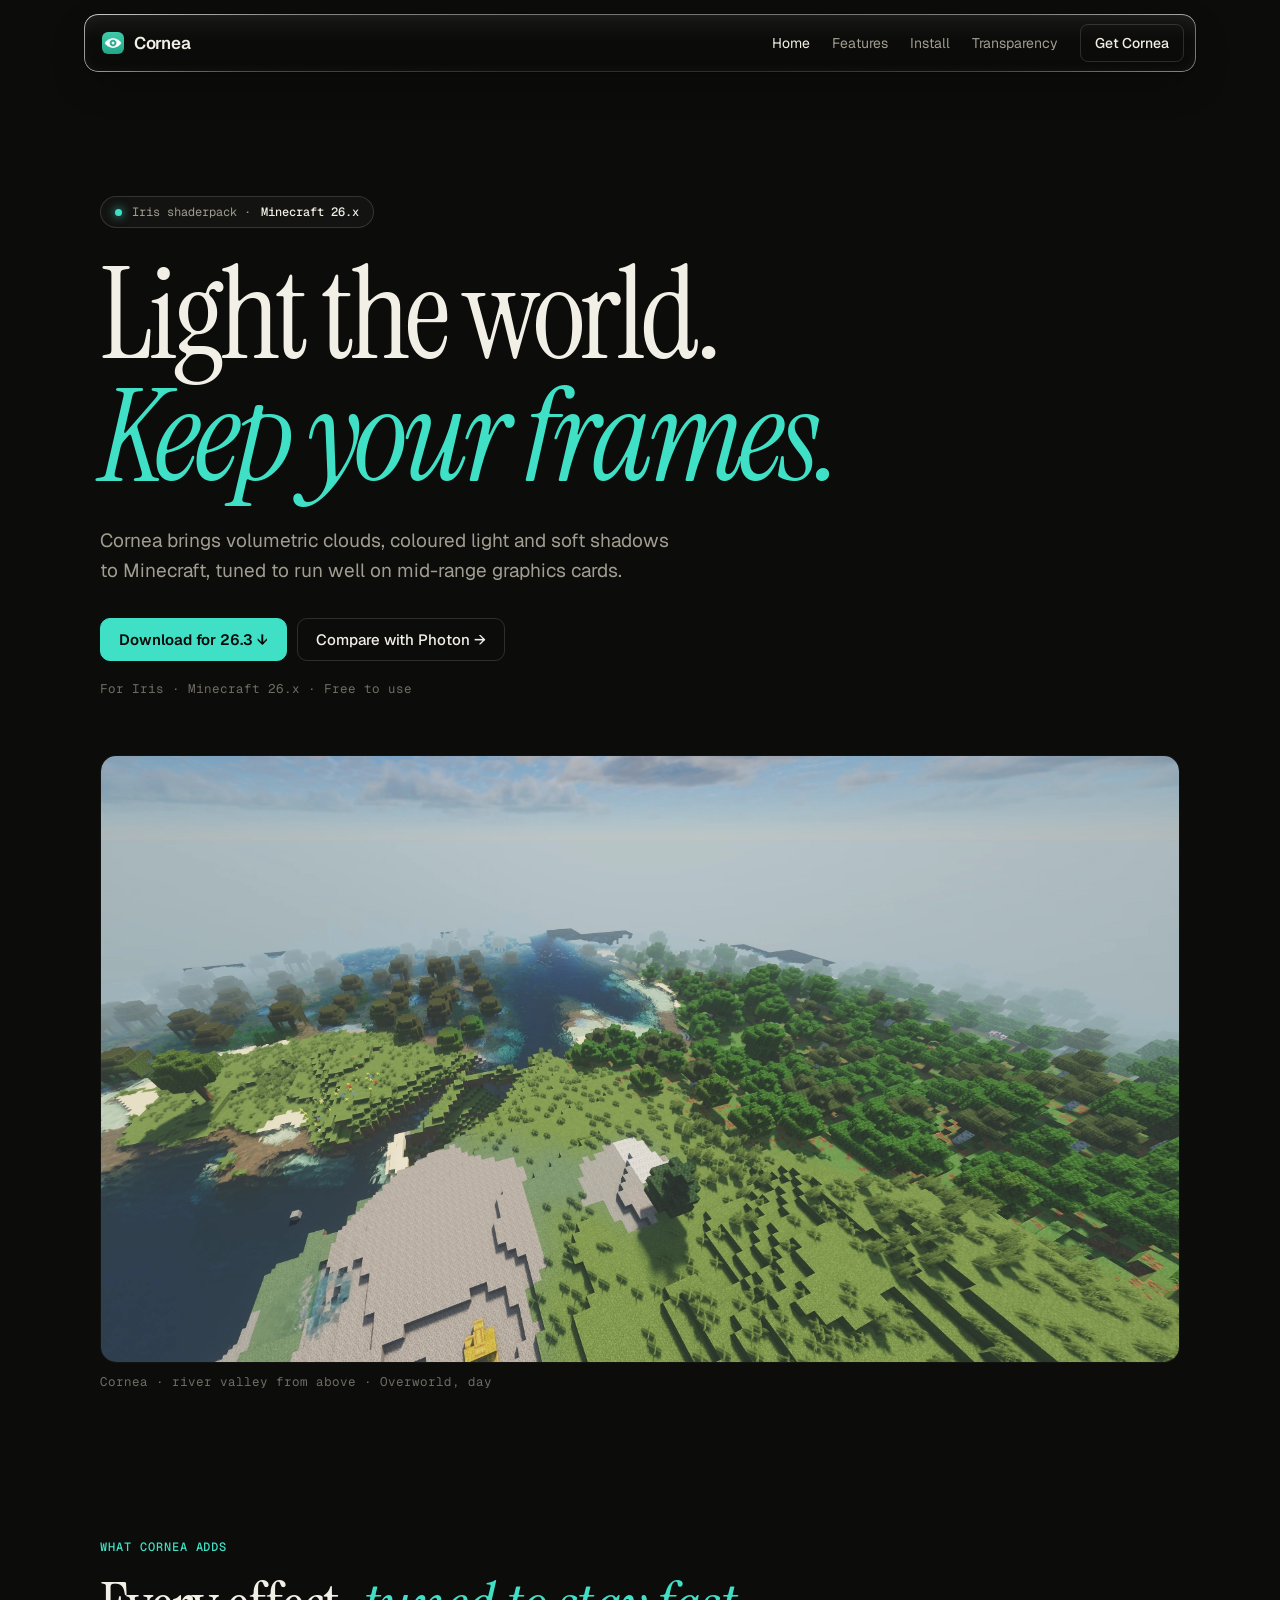
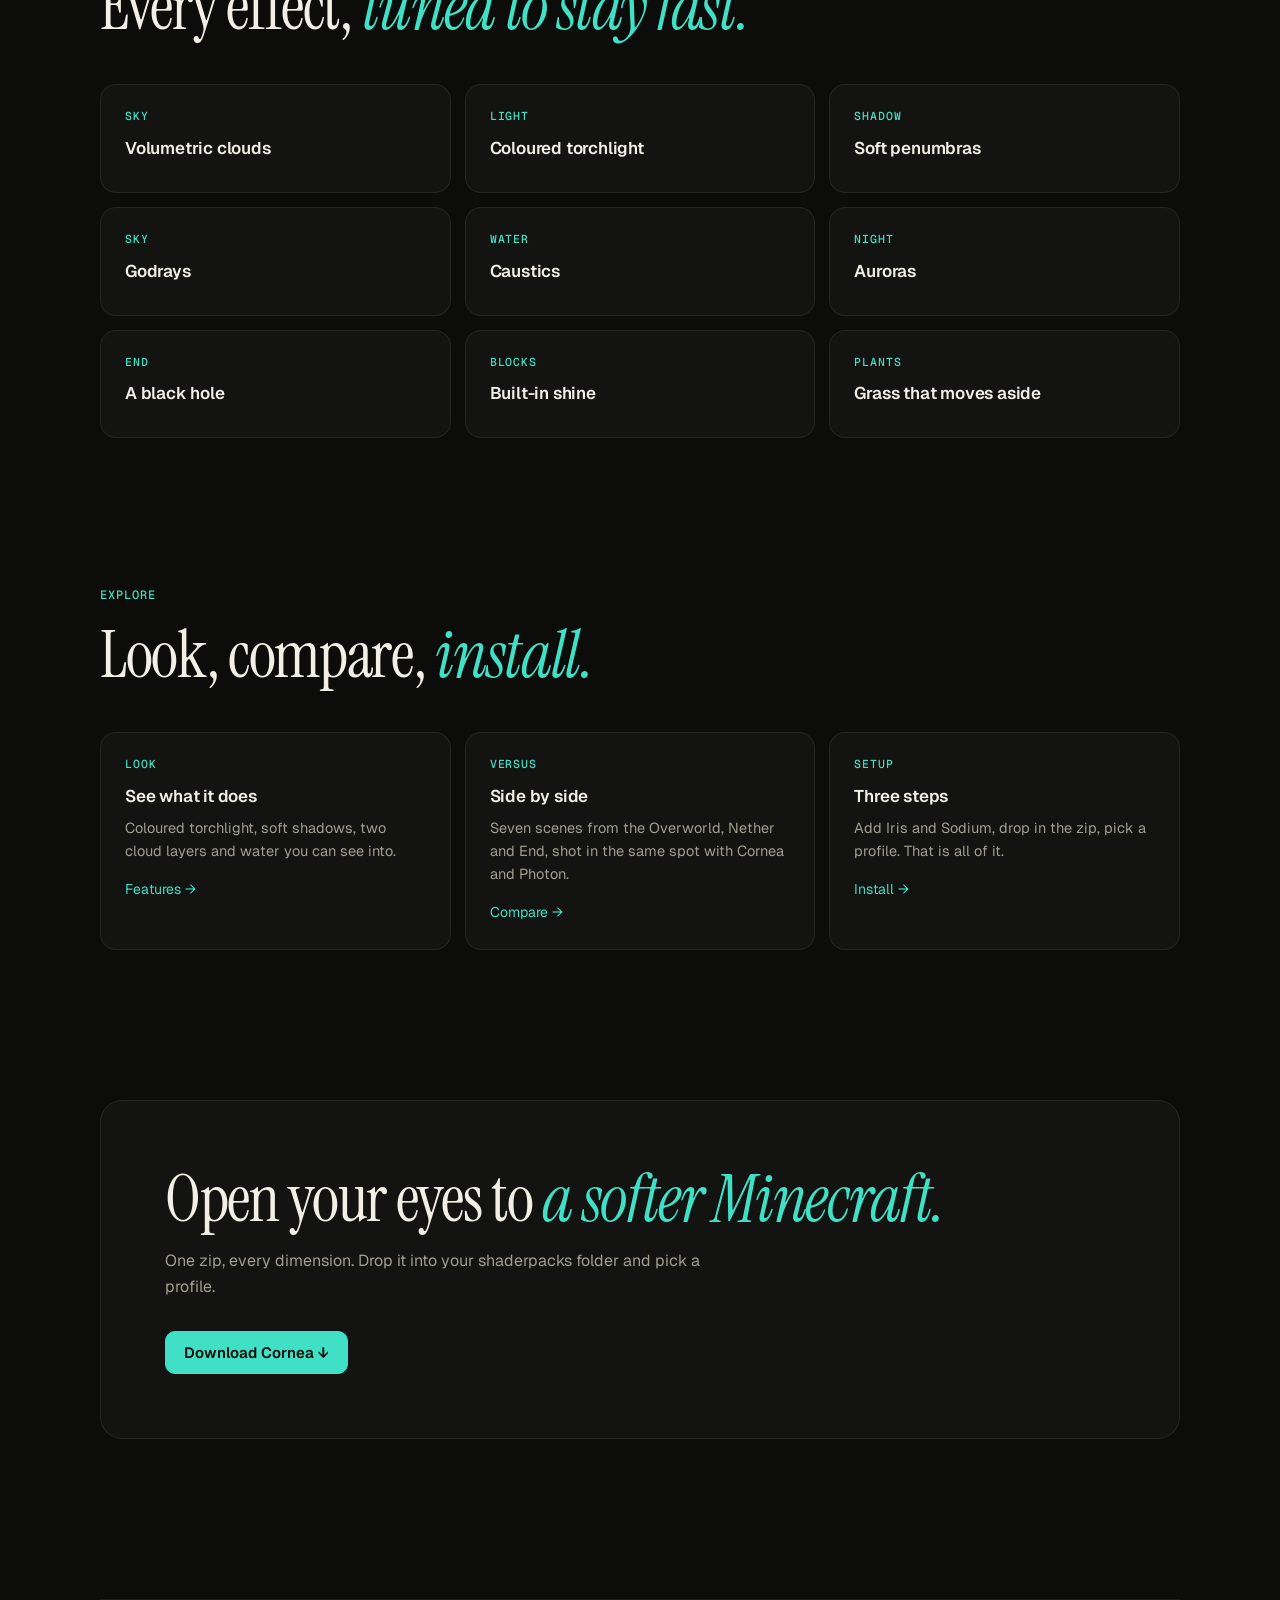
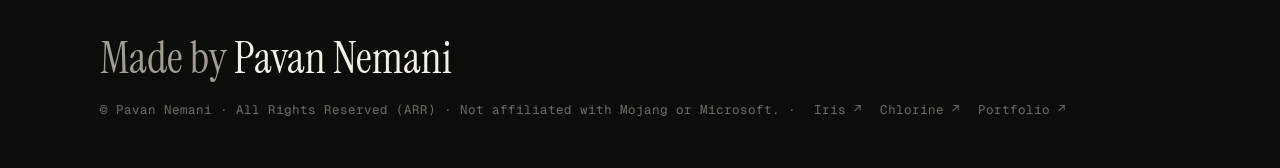
==== commit 7bc2ec80: "Link to the portfolio from the footer "Pavan Nemani" in "Made by Pavan Nemani" now links to ophidian" ====
--- a/index.html
+++ b/index.html
@@ -11,7 +11,7 @@
 <link rel="preconnect" href="https://fonts.gstatic.com" crossorigin>
 <link rel="stylesheet" href="https://fonts.googleapis.com/css2?family=Geist:wght@400;500;600&amp;family=Geist+Mono:wght@400;500&amp;family=Instrument+Serif:ital@0;1&amp;display=swap">
 <link rel="stylesheet" href="liquid-glass.css?v=2">
-<link rel="stylesheet" href="site.css?v=2">
+<link rel="stylesheet" href="site.css?v=3">
 <script src="liquid-glass.js?v=2" data-auto defer></script>
 </head>
 <body>
@@ -68,8 +68,8 @@
 </main>
 
 <footer>
-  <p class="made"><span>Made by</span> Pavan Nemani</p>
-  <p class="fine">&copy; Pavan Nemani · All Rights Reserved (ARR) · Not affiliated with Mojang or Microsoft. · <a href="https://modrinth.com/mod/iris">Iris ↗</a> <a href="https://ophidianp.github.io/chlorine">Chlorine ↗</a></p>
+  <p class="made"><span>Made by</span> <a href="https://ophidianp.github.io/">Pavan Nemani</a></p>
+  <p class="fine">&copy; Pavan Nemani · All Rights Reserved (ARR) · Not affiliated with Mojang or Microsoft. · <a href="https://modrinth.com/mod/iris">Iris ↗</a> <a href="https://ophidianp.github.io/chlorine">Chlorine ↗</a> <a href="https://ophidianp.github.io/">Portfolio ↗</a></p>
 </footer>
 </body>
 </html>
--- a/site.css
+++ b/site.css
@@ -213,6 +213,8 @@
 footer .fine { display: flex; flex-wrap: wrap; gap: 6px 18px; margin: 0; }
 footer .fine a { color: var(--faint); text-decoration: none; }
 footer .fine a:hover { color: var(--text); }
+footer .made a { color: var(--text); text-decoration: none; }
+footer .made a:hover { color: var(--accent); }
 
 @media (max-width: 900px) {
   .grid, .grid.four { grid-template-columns: repeat(2, minmax(0, 1fr)); }
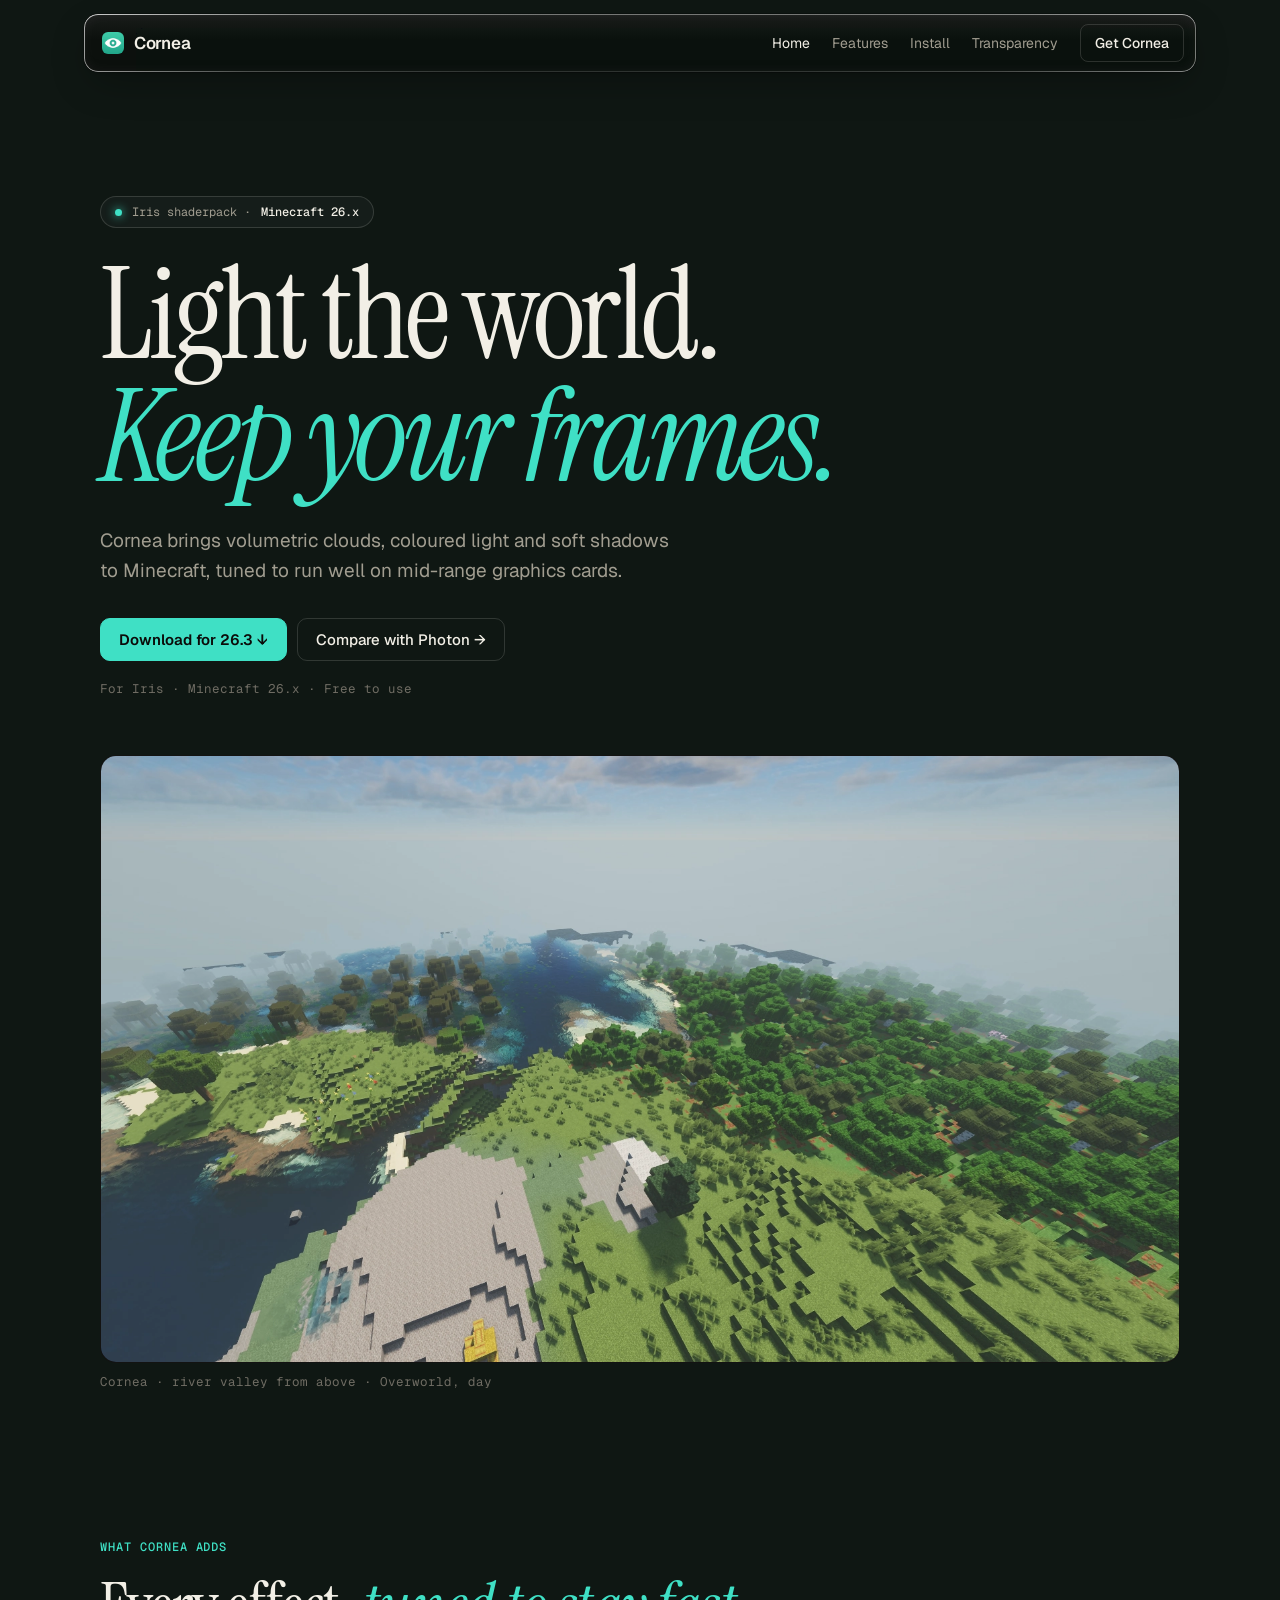
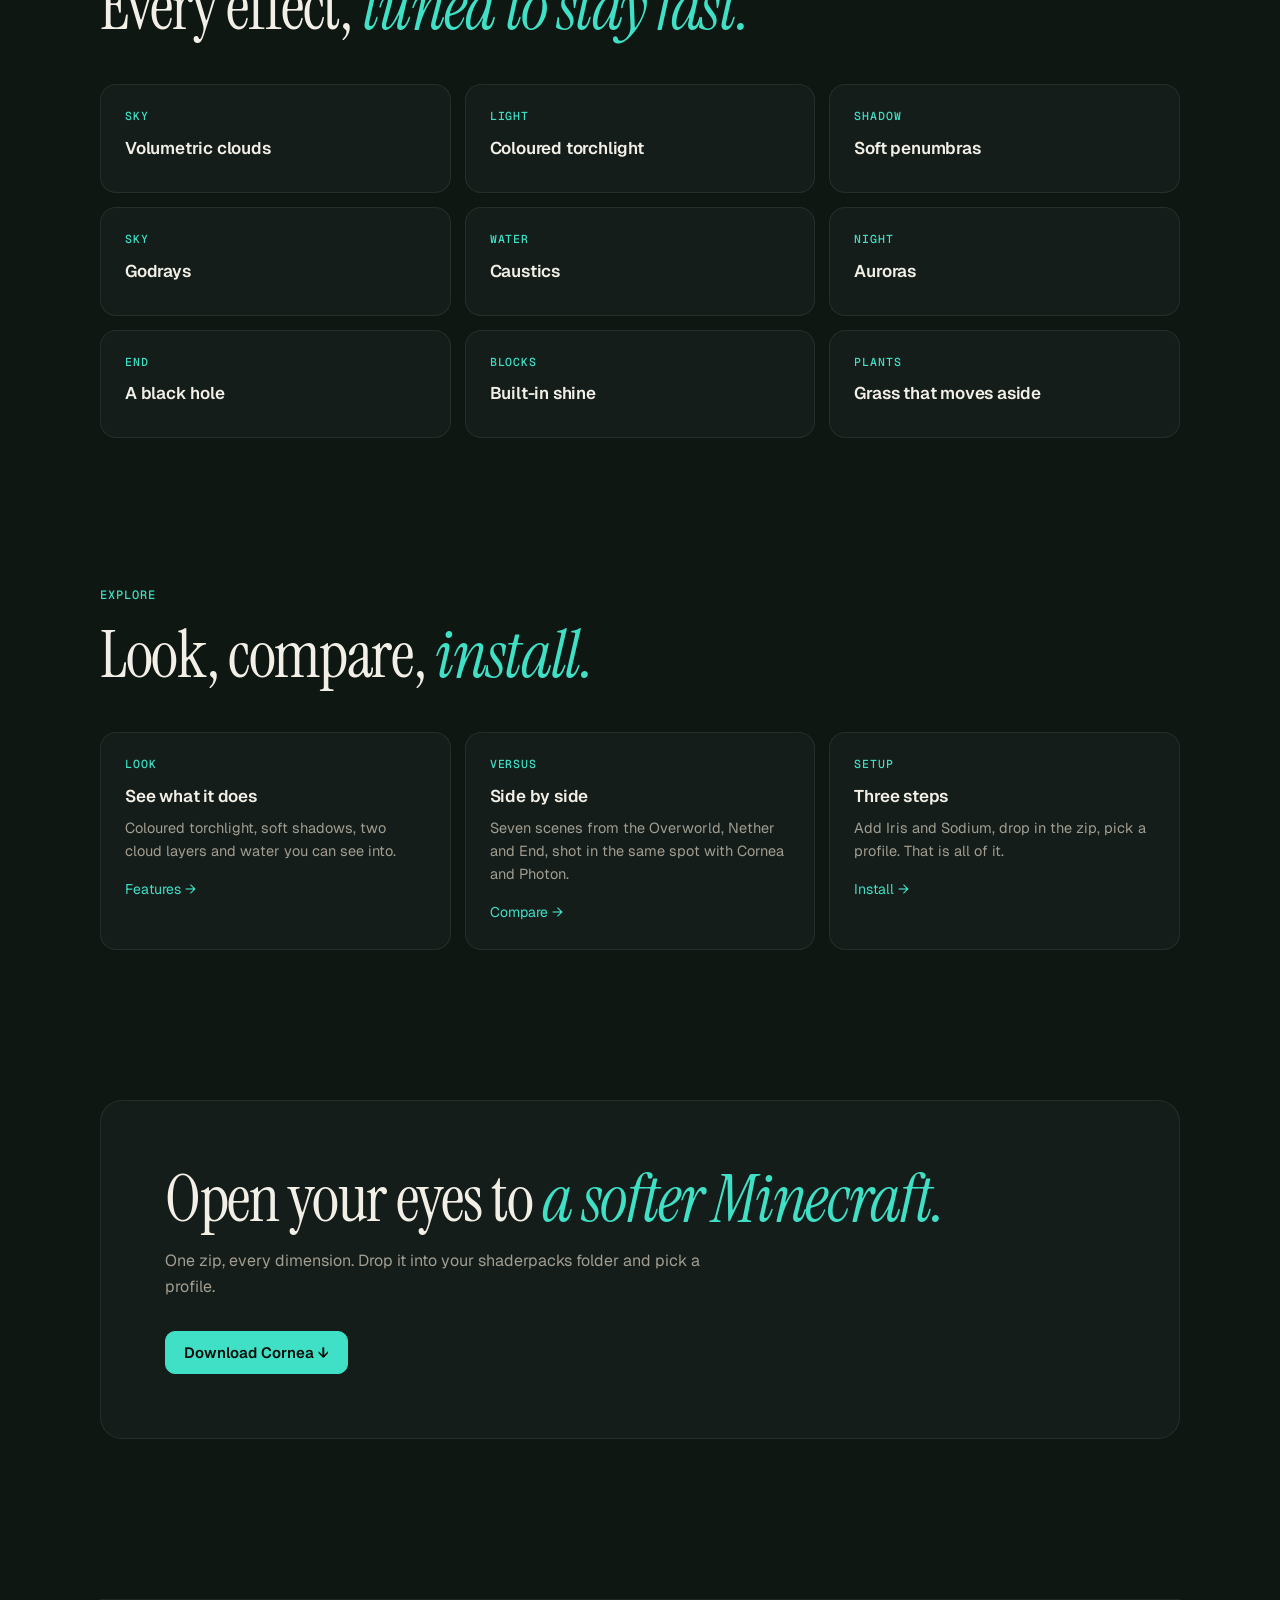
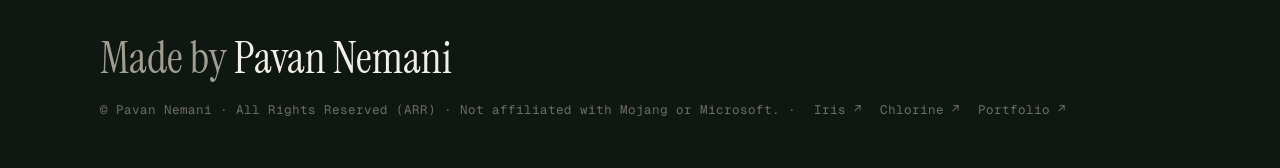
==== commit 531453f3: "Animate the FAQ and tint the page with the accent FAQ answers slide open and closed (a small script " ====
--- a/index.html
+++ b/index.html
@@ -11,7 +11,7 @@
 <link rel="preconnect" href="https://fonts.gstatic.com" crossorigin>
 <link rel="stylesheet" href="https://fonts.googleapis.com/css2?family=Geist:wght@400;500;600&amp;family=Geist+Mono:wght@400;500&amp;family=Instrument+Serif:ital@0;1&amp;display=swap">
 <link rel="stylesheet" href="liquid-glass.css?v=2">
-<link rel="stylesheet" href="site.css?v=3">
+<link rel="stylesheet" href="site.css?v=4">
 <script src="liquid-glass.js?v=2" data-auto defer></script>
 </head>
 <body>
--- a/site.css
+++ b/site.css
@@ -7,9 +7,10 @@
   color-scheme: dark;
   --accent: #3fe0c5;
   --accent-ink: #0b0b09;
-  --bg: #0c0c0a;
-  --surface: #131311;
-  --surface-2: #1a1a17;
+  /* the page, cards and code blocks carry a faint wash of the accent */
+  --bg: color-mix(in srgb, var(--accent) 5%, #0c0c0a);
+  --surface: color-mix(in srgb, var(--accent) 5%, #131311);
+  --surface-2: color-mix(in srgb, var(--accent) 6%, #1a1a17);
   --line: rgba(242, 239, 230, 0.08);
   --line-2: rgba(242, 239, 230, 0.15);
   --text: #f2efe6;
@@ -167,11 +168,14 @@
 /* FAQ */
 .faq { border-top: 1px solid var(--line-2); }
 .faq details { border-bottom: 1px solid var(--line-2); }
-.faq summary { display: flex; justify-content: space-between; gap: 16px; padding: 20px 0; font-size: 17px; font-weight: 500; list-style: none; cursor: pointer; }
+.faq summary { display: flex; justify-content: space-between; align-items: center; gap: 16px; padding: 20px 0; font-size: 17px; font-weight: 500; list-style: none; cursor: pointer; transition: color 0.2s; }
+.faq summary:hover { color: var(--accent); }
 .faq summary::-webkit-details-marker { display: none; }
-.faq summary::after { content: "+"; color: var(--accent); font: 400 22px/1 var(--mono); }
-.faq details[open] summary::after { content: "−"; }
-.faq details > :not(summary) { max-width: 680px; margin: 0 0 20px; color: var(--muted); }
+/* the + turns into an x while open; the answer slides open and closed (see the script at the end of each page) */
+.faq summary::after { content: "+"; flex: none; color: var(--accent); font: 400 22px/1 var(--mono); transition: transform 0.35s cubic-bezier(0.2, 0.7, 0.2, 1); }
+.faq details[open]:not(.closing) summary::after { transform: rotate(45deg); }
+.faq details > :not(summary) { max-width: 680px; margin: 0; padding-bottom: 20px; overflow: hidden; color: var(--muted); }
+@media (prefers-reduced-motion: reduce) { .faq summary::after { transition: none; } }
 
 /* note */
 .note { padding: 16px 18px; border: 1px solid var(--line); border-left: 2px solid var(--accent); border-radius: 10px; background: var(--surface); color: var(--muted); font-size: 15px; }
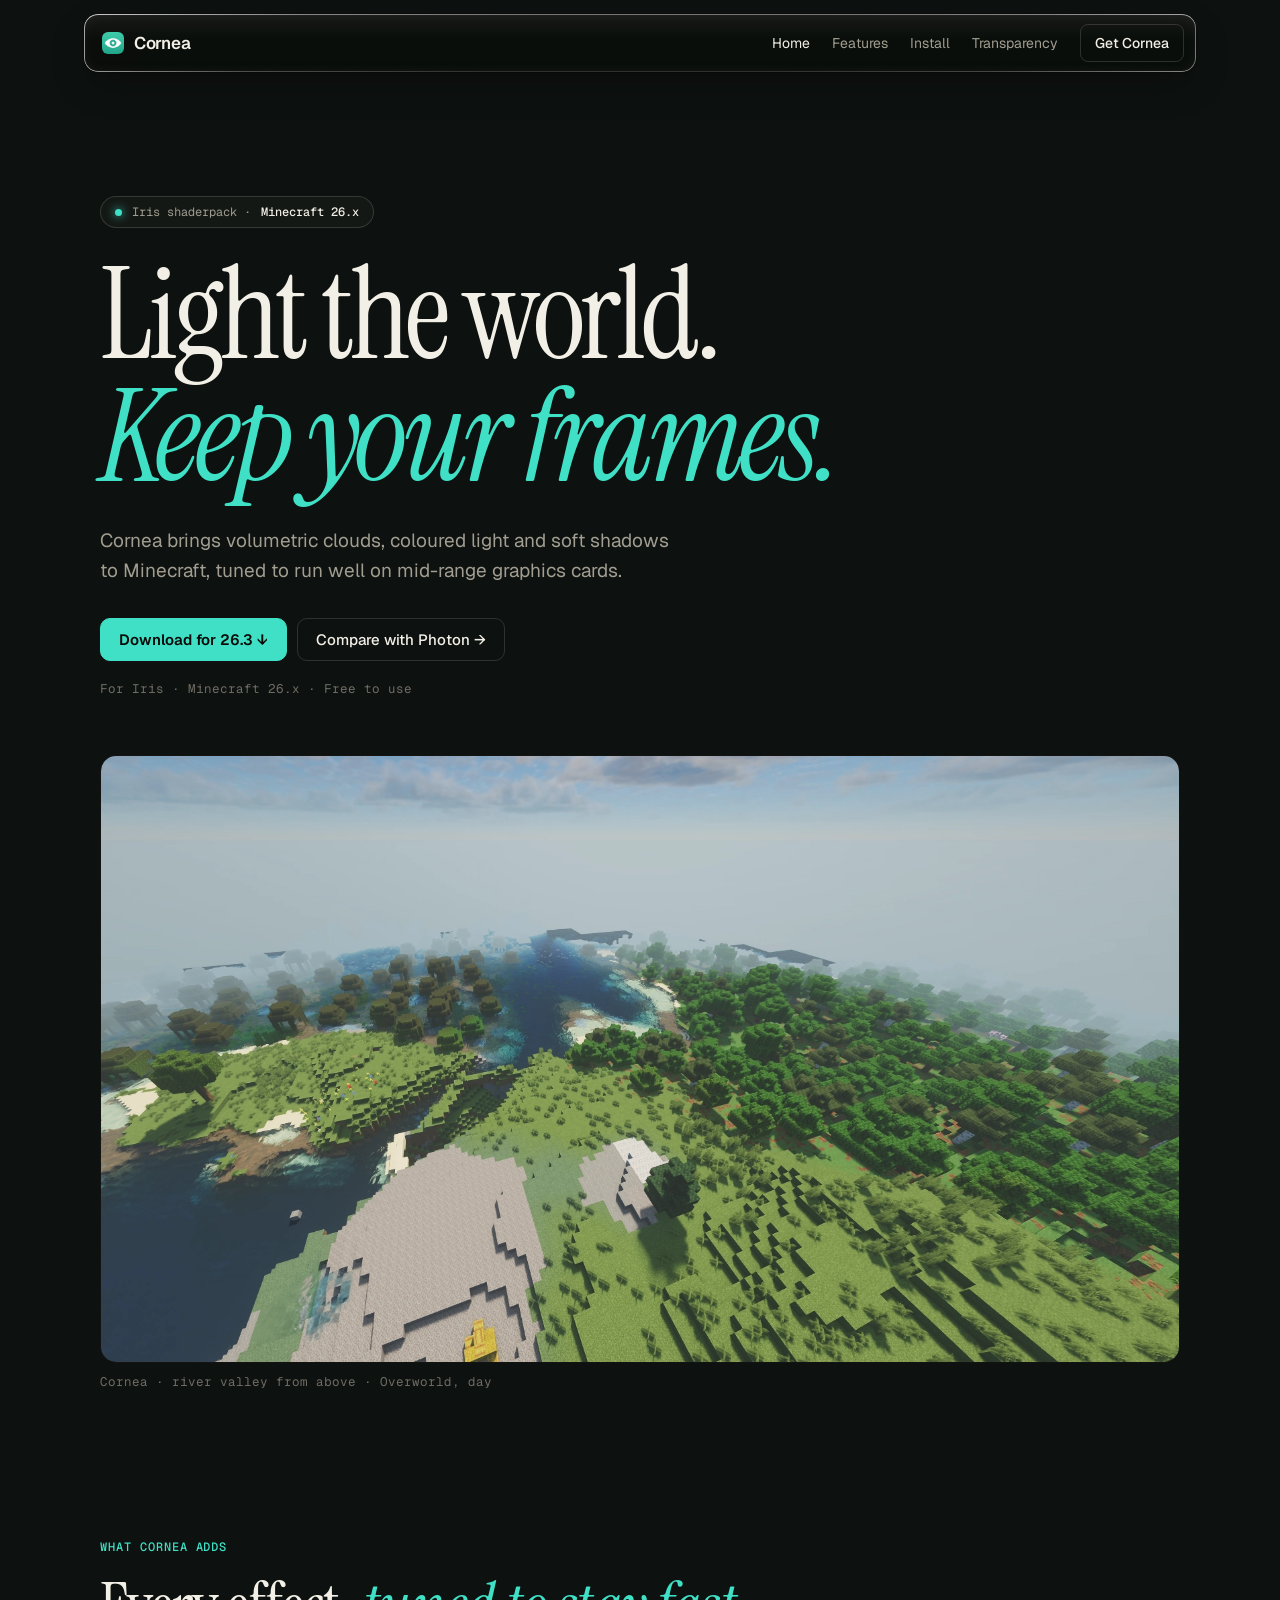
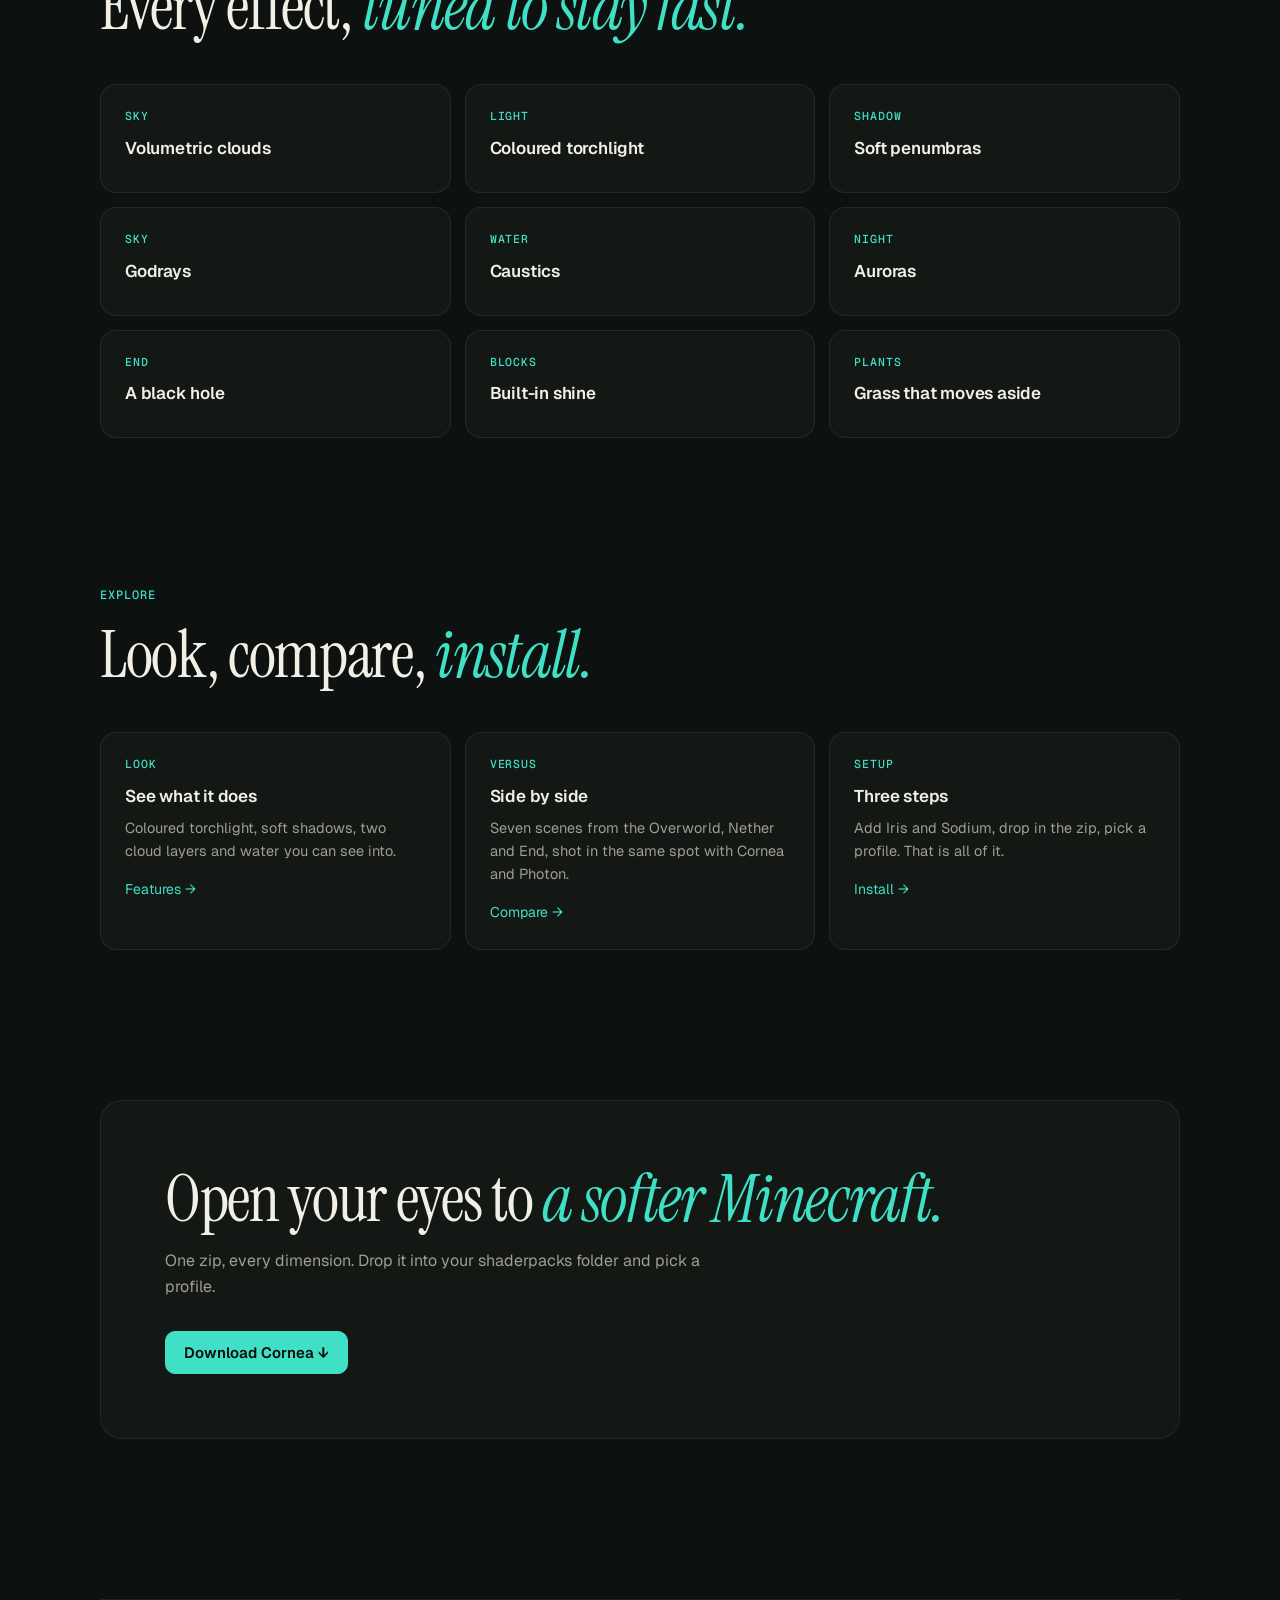
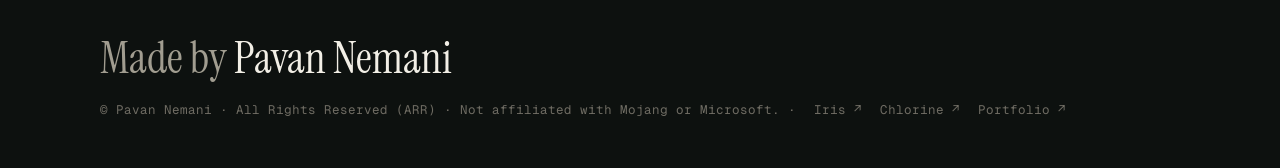
==== commit 49c8755c: "Soften the accent tint The background and cards now mix in about half as much of the accent (2.5-3% " ====
--- a/index.html
+++ b/index.html
@@ -11,7 +11,7 @@
 <link rel="preconnect" href="https://fonts.gstatic.com" crossorigin>
 <link rel="stylesheet" href="https://fonts.googleapis.com/css2?family=Geist:wght@400;500;600&amp;family=Geist+Mono:wght@400;500&amp;family=Instrument+Serif:ital@0;1&amp;display=swap">
 <link rel="stylesheet" href="liquid-glass.css?v=2">
-<link rel="stylesheet" href="site.css?v=4">
+<link rel="stylesheet" href="site.css?v=5">
 <script src="liquid-glass.js?v=2" data-auto defer></script>
 </head>
 <body>
--- a/site.css
+++ b/site.css
@@ -8,9 +8,9 @@
   --accent: #3fe0c5;
   --accent-ink: #0b0b09;
   /* the page, cards and code blocks carry a faint wash of the accent */
-  --bg: color-mix(in srgb, var(--accent) 5%, #0c0c0a);
-  --surface: color-mix(in srgb, var(--accent) 5%, #131311);
-  --surface-2: color-mix(in srgb, var(--accent) 6%, #1a1a17);
+  --bg: color-mix(in srgb, var(--accent) 2.5%, #0c0c0a);
+  --surface: color-mix(in srgb, var(--accent) 2.5%, #131311);
+  --surface-2: color-mix(in srgb, var(--accent) 3%, #1a1a17);
   --line: rgba(242, 239, 230, 0.08);
   --line-2: rgba(242, 239, 230, 0.15);
   --text: #f2efe6;
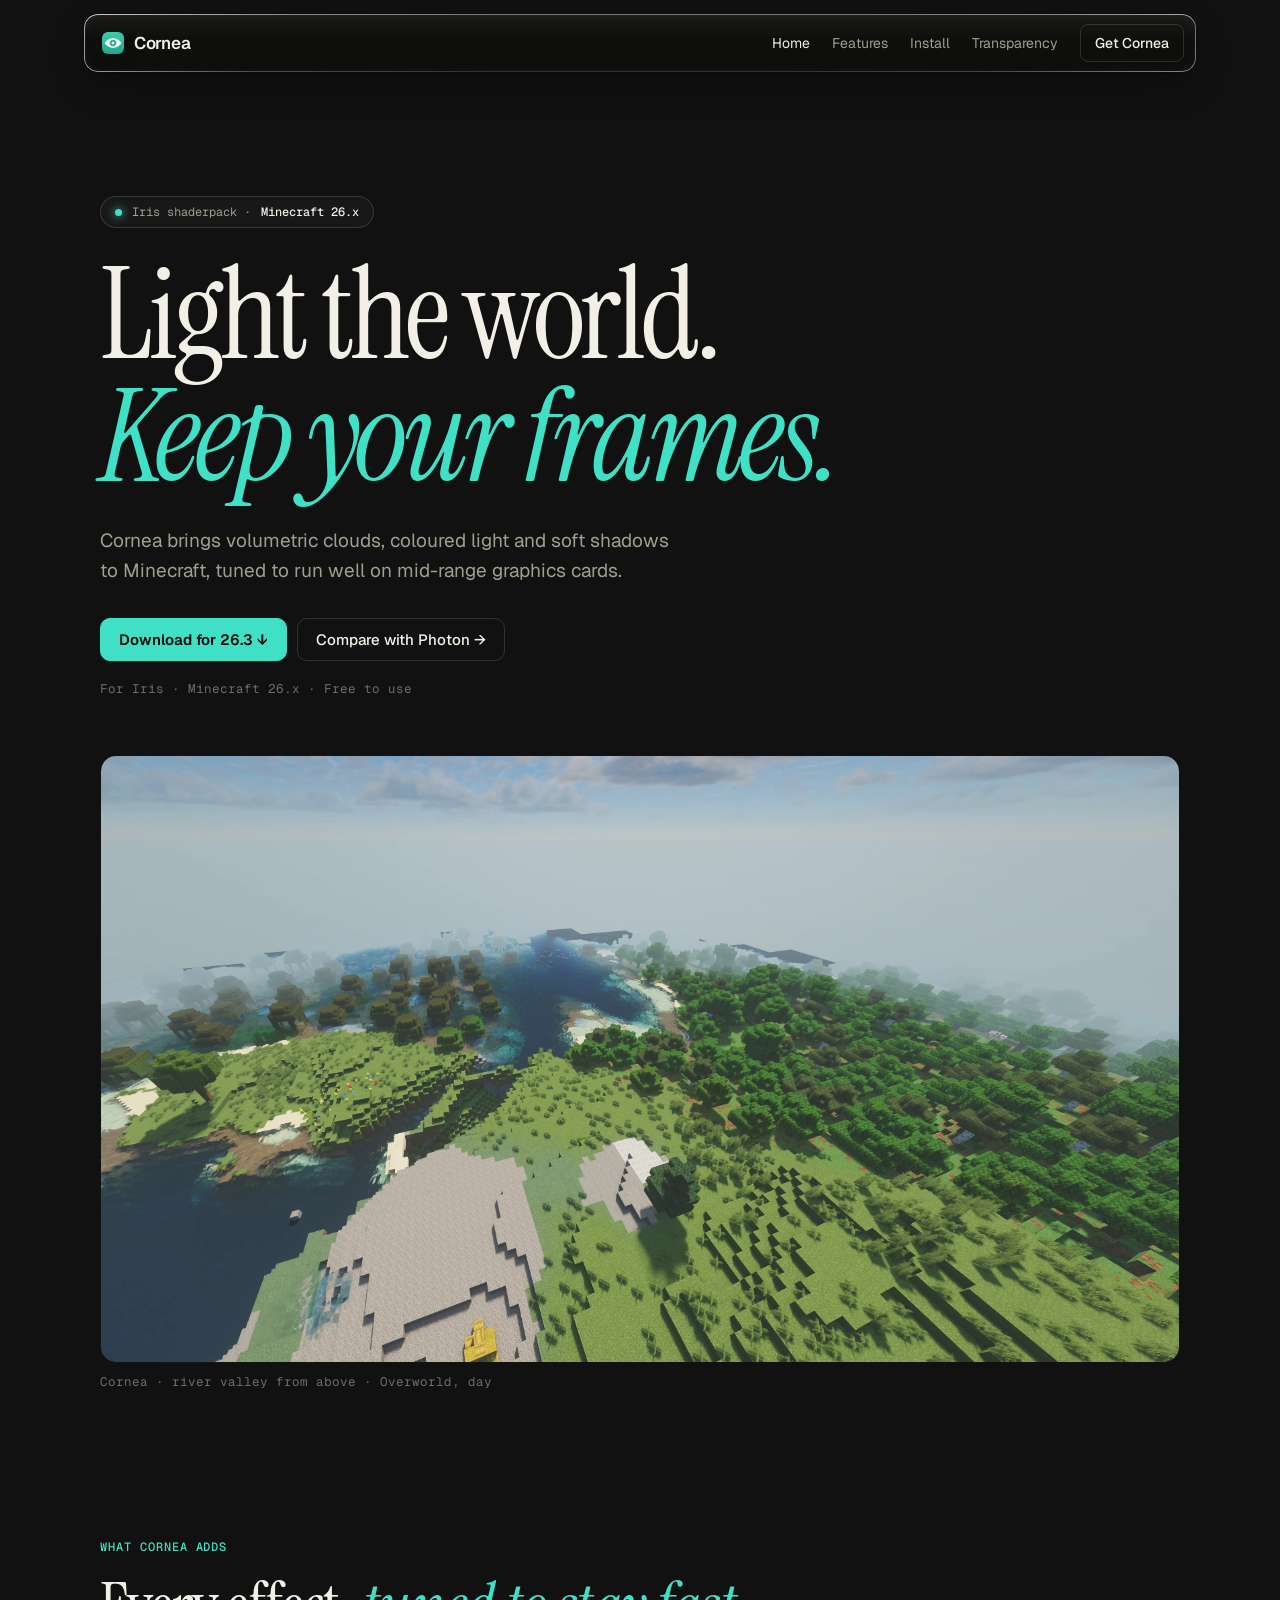
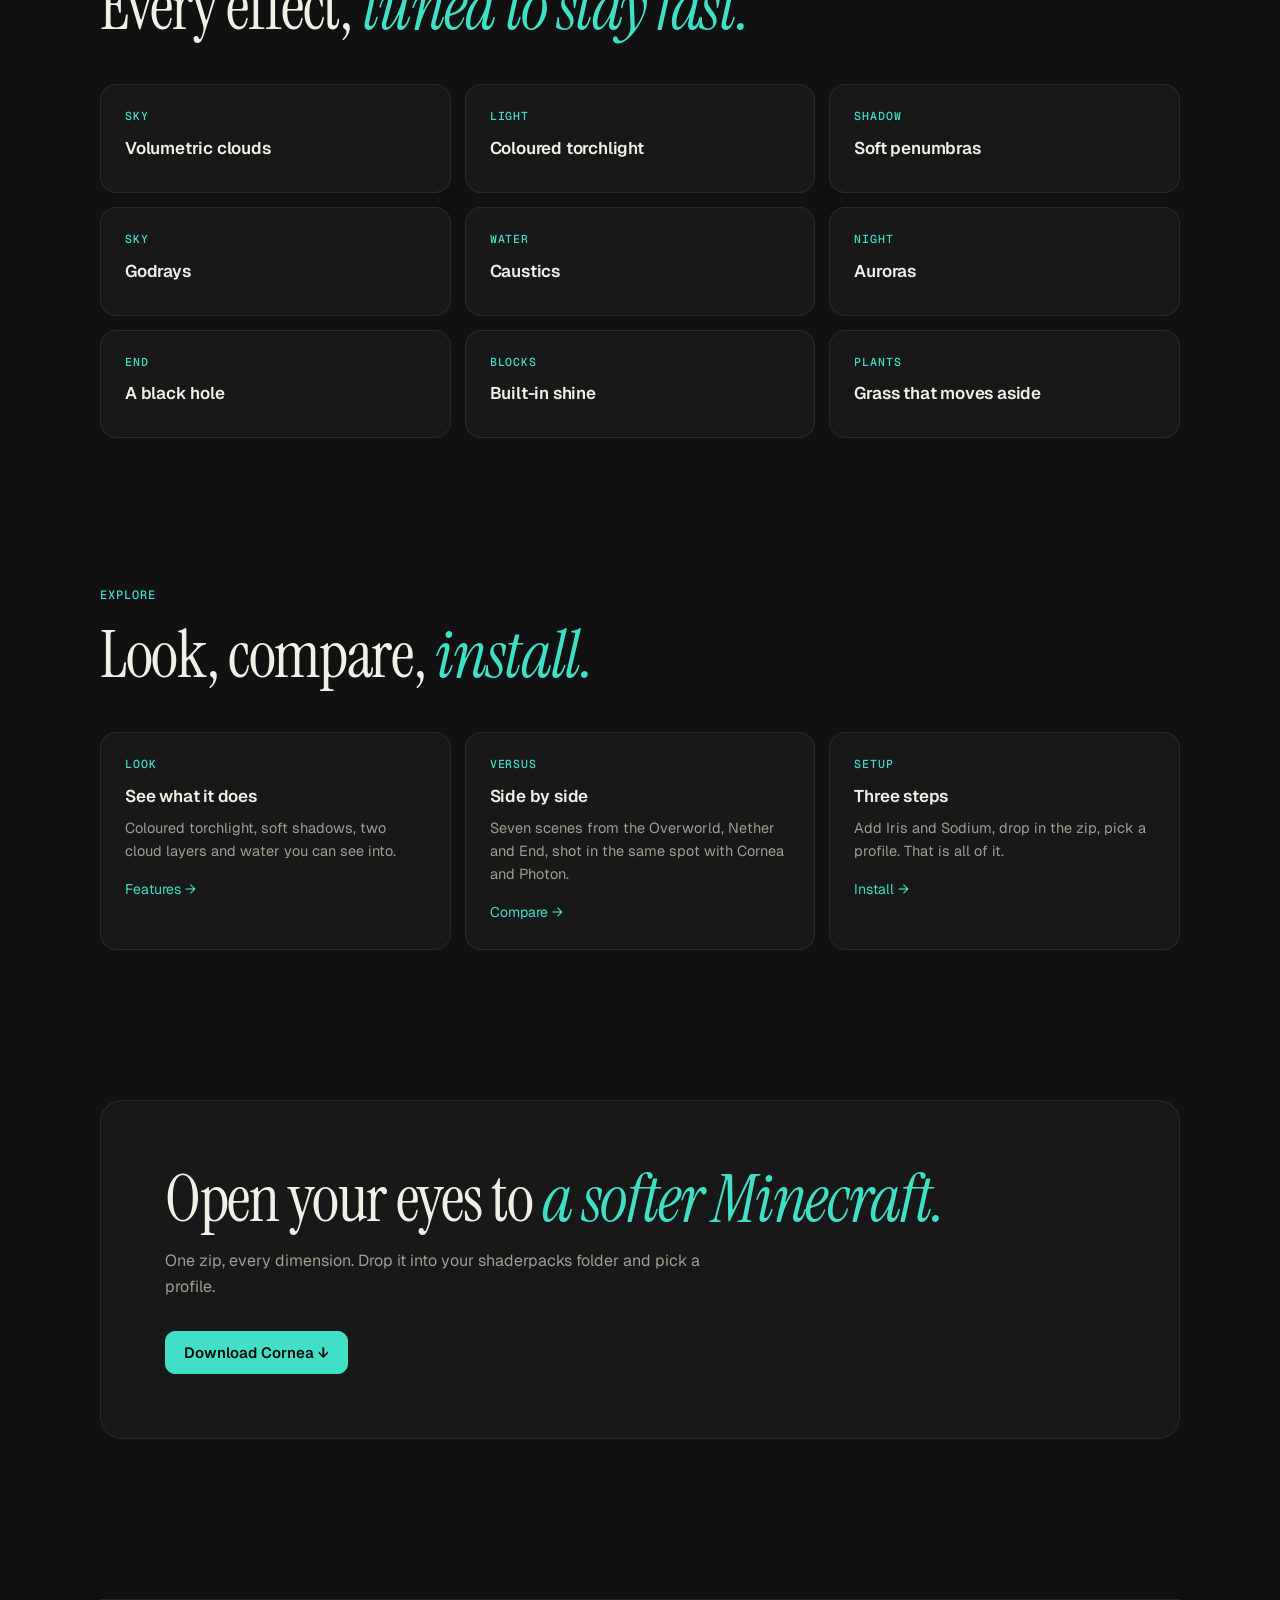
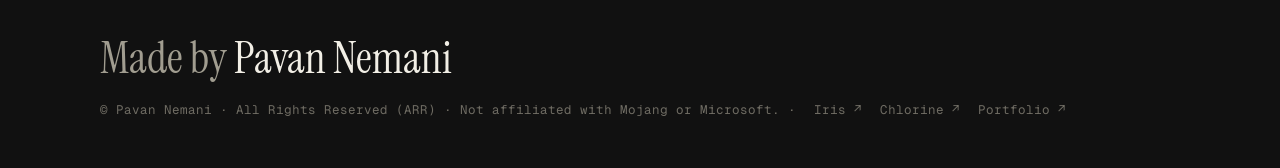
==== commit 9dfa9c3a: "Use a plain dark grey background Drops the accent tint from the page, cards and code blocks: the bac" ====
--- a/index.html
+++ b/index.html
@@ -11,7 +11,7 @@
 <link rel="preconnect" href="https://fonts.gstatic.com" crossorigin>
 <link rel="stylesheet" href="https://fonts.googleapis.com/css2?family=Geist:wght@400;500;600&amp;family=Geist+Mono:wght@400;500&amp;family=Instrument+Serif:ital@0;1&amp;display=swap">
 <link rel="stylesheet" href="liquid-glass.css?v=2">
-<link rel="stylesheet" href="site.css?v=5">
+<link rel="stylesheet" href="site.css?v=6">
 <script src="liquid-glass.js?v=2" data-auto defer></script>
 </head>
 <body>
--- a/site.css
+++ b/site.css
@@ -7,10 +7,9 @@
   color-scheme: dark;
   --accent: #3fe0c5;
   --accent-ink: #0b0b09;
-  /* the page, cards and code blocks carry a faint wash of the accent */
-  --bg: color-mix(in srgb, var(--accent) 2.5%, #0c0c0a);
-  --surface: color-mix(in srgb, var(--accent) 2.5%, #131311);
-  --surface-2: color-mix(in srgb, var(--accent) 3%, #1a1a17);
+  --bg: #111111; /* plain dark grey, no accent tint */
+  --surface: #181818;
+  --surface-2: #1f1f1f;
   --line: rgba(242, 239, 230, 0.08);
   --line-2: rgba(242, 239, 230, 0.15);
   --text: #f2efe6;
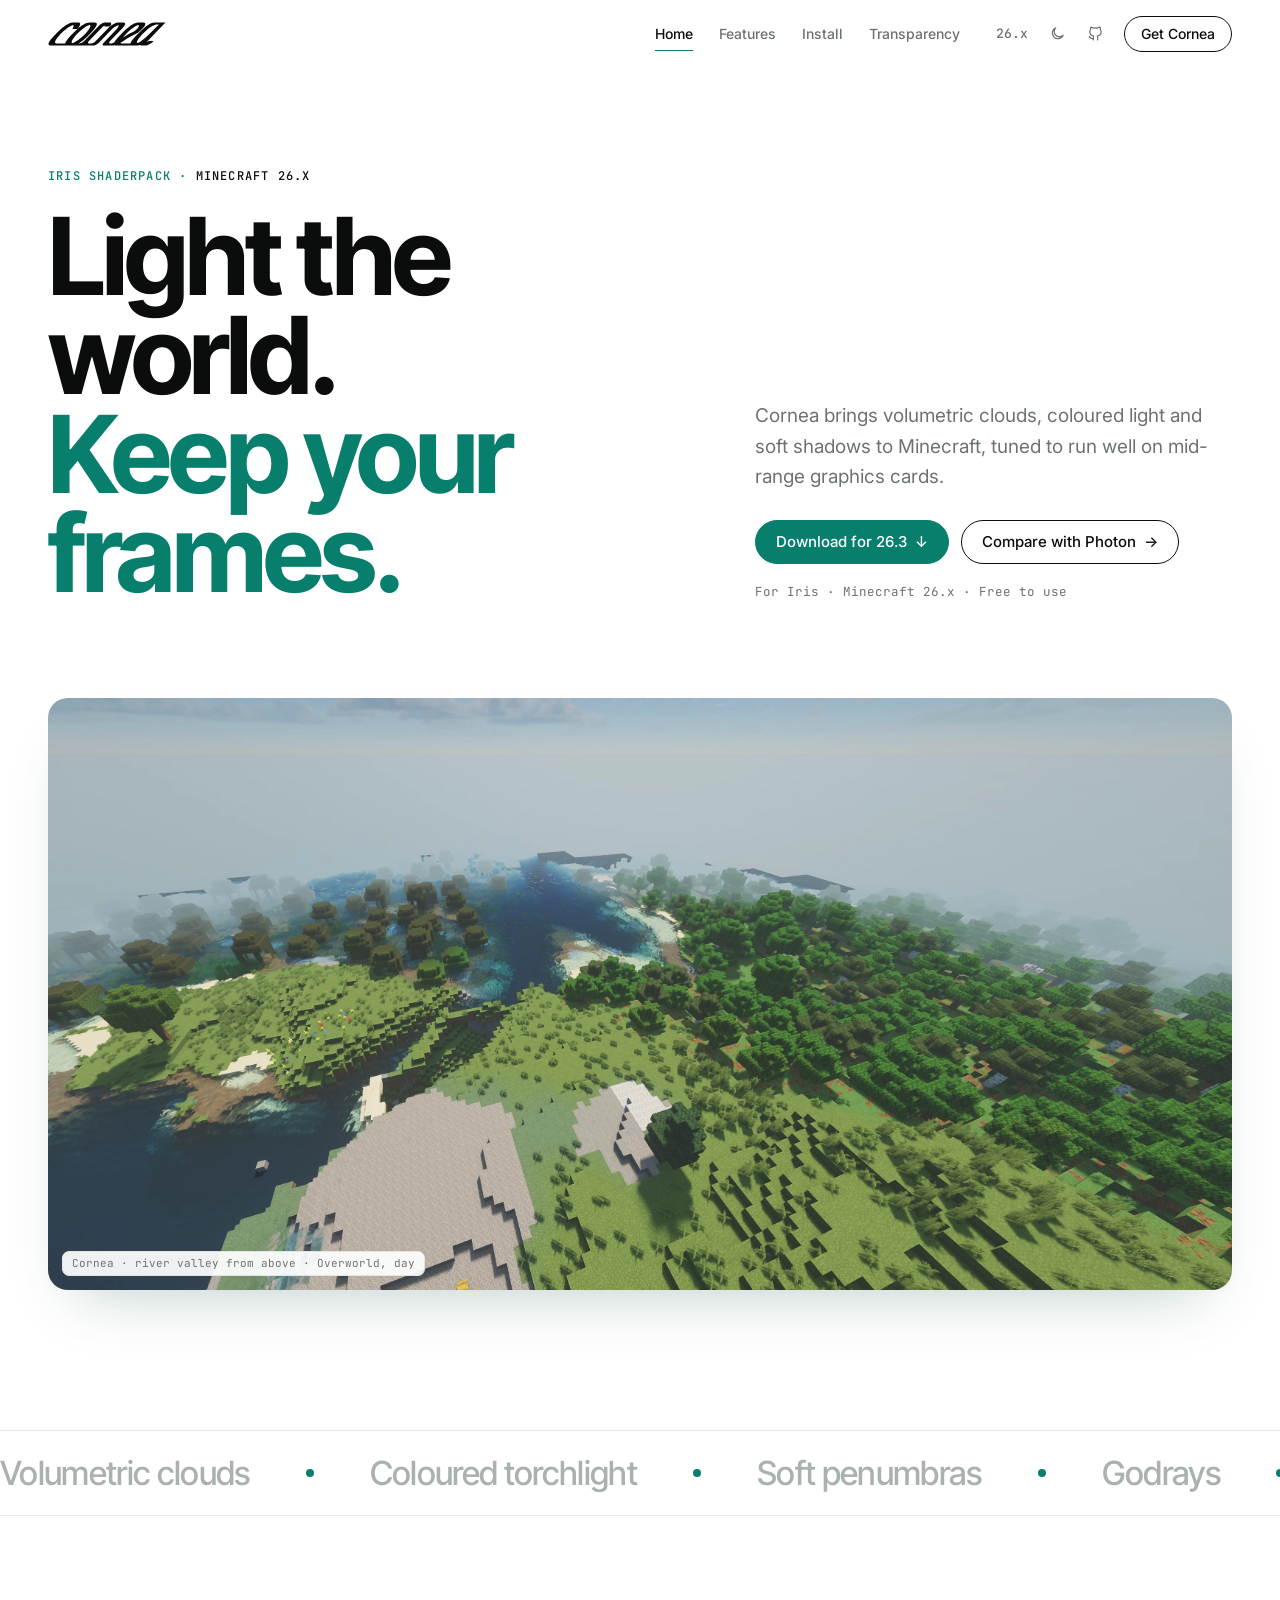
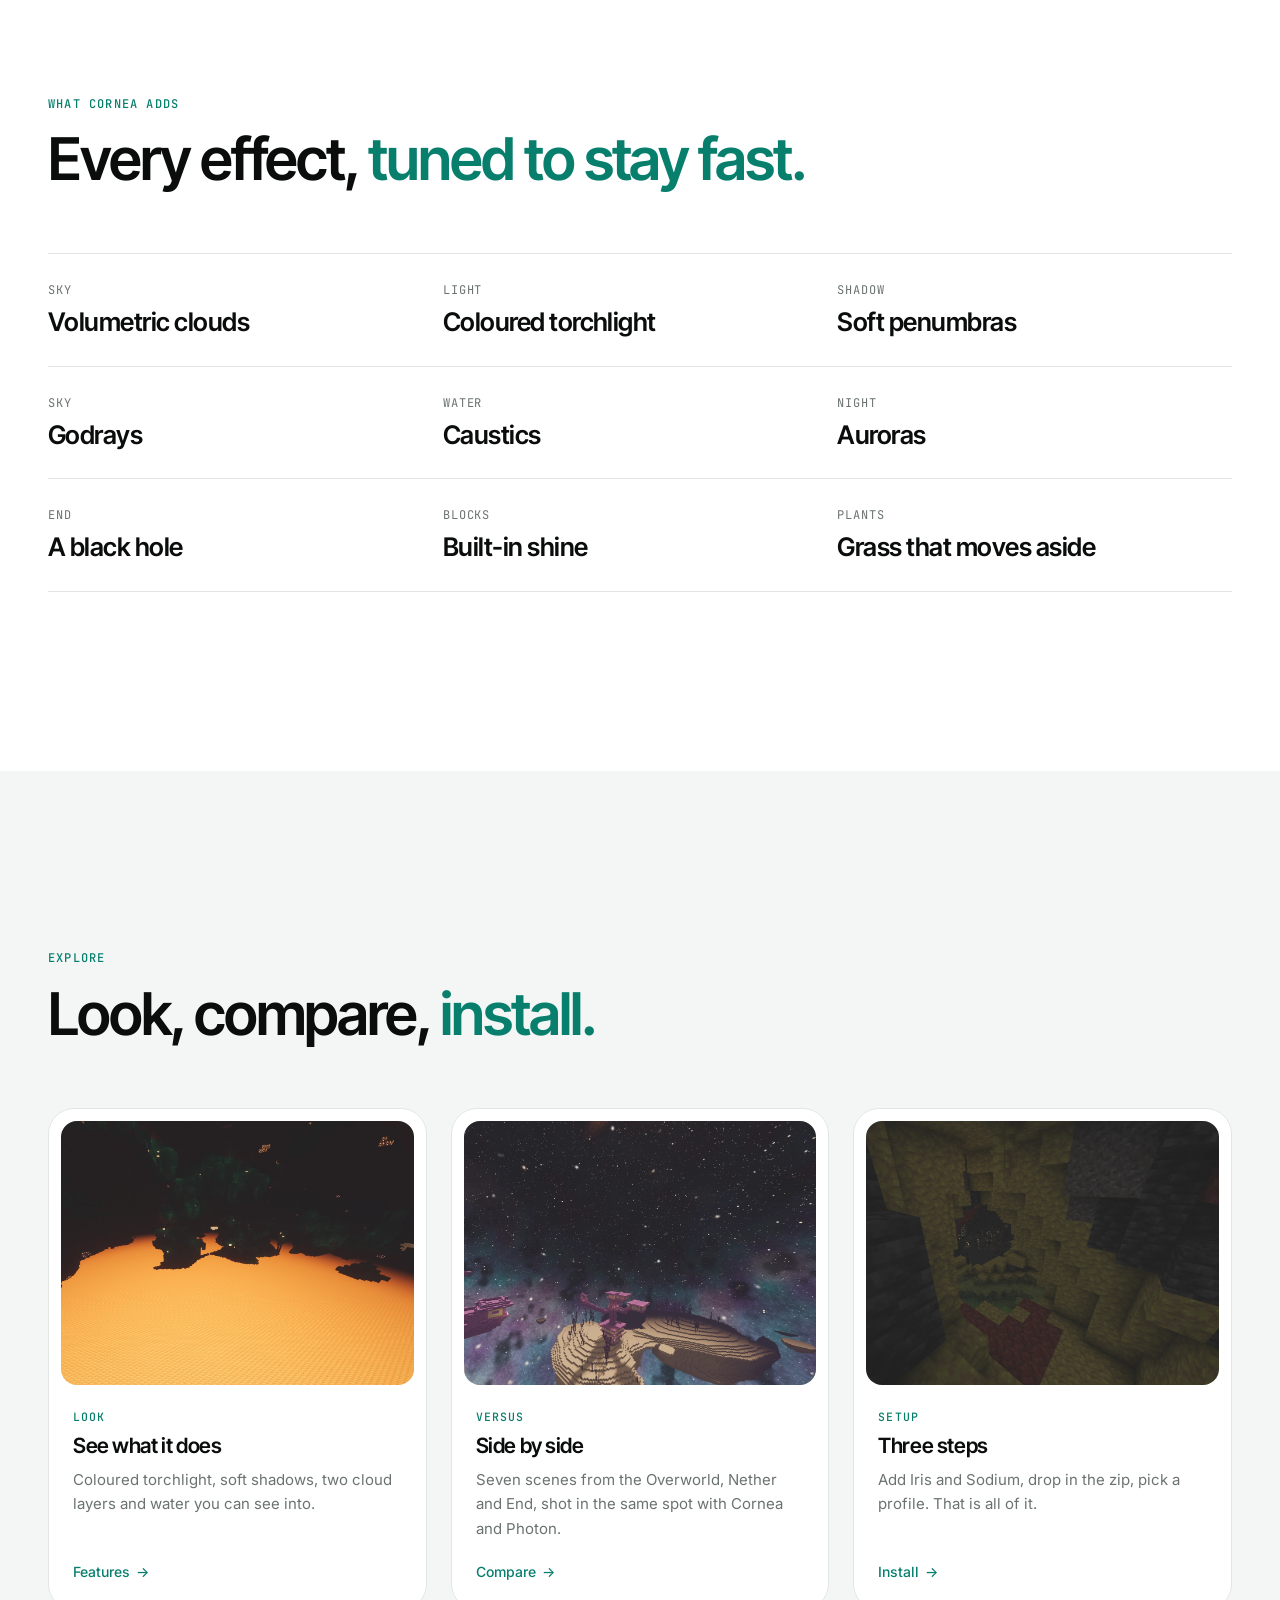
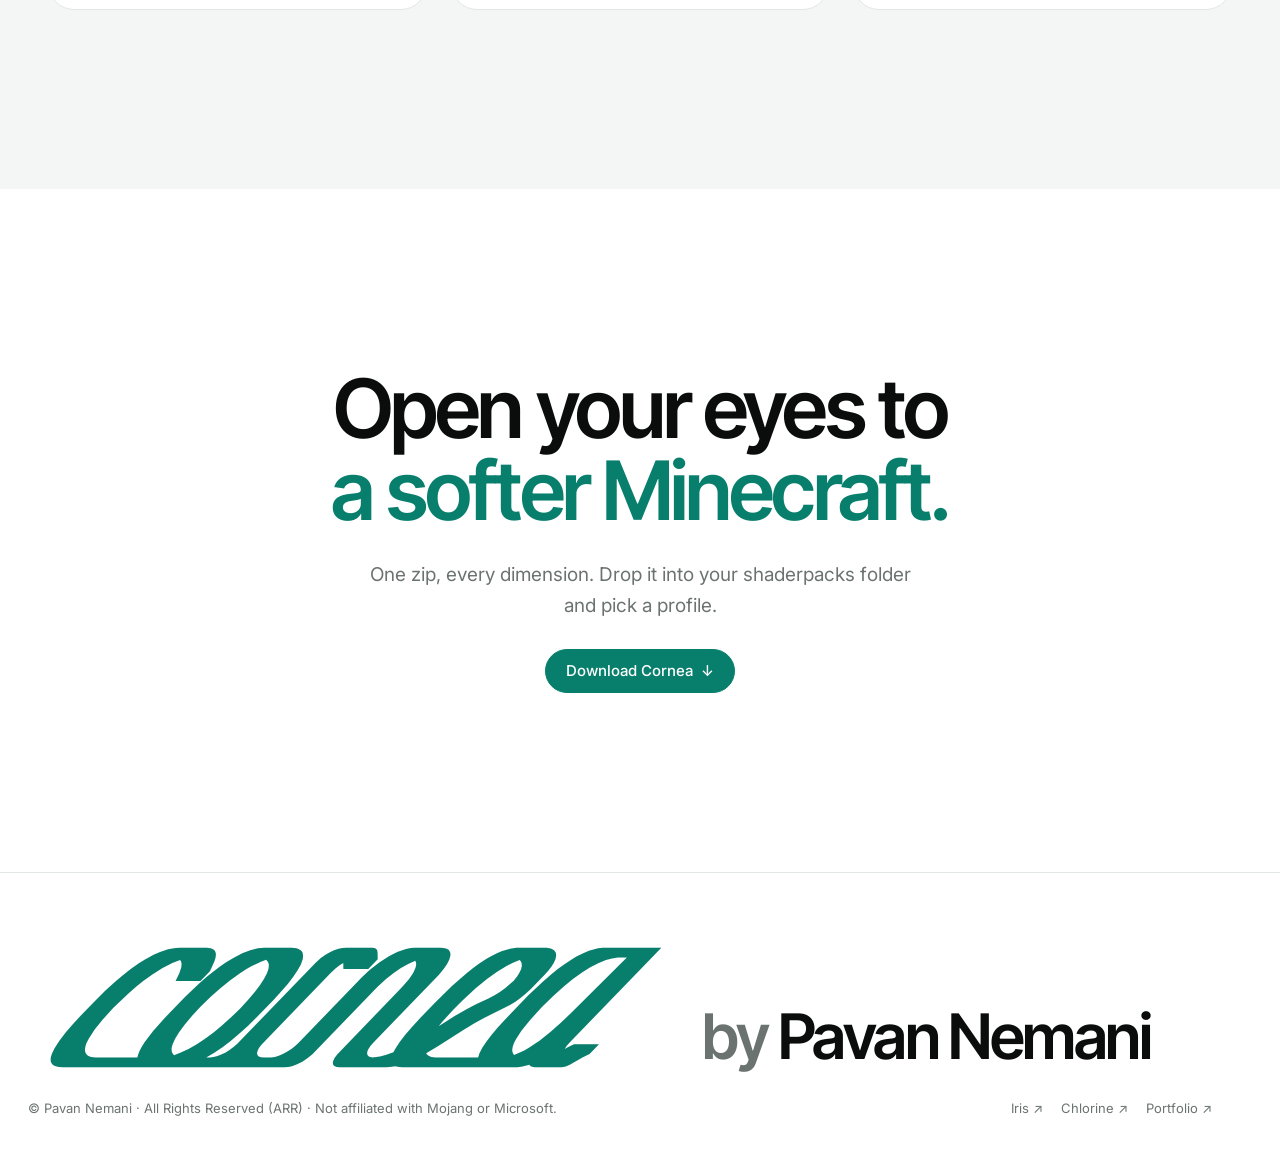
==== commit 63503fbc: "Rebuild the site in the Mouse 33 design, with a cornea wordmark The pages keep their copy, links, do" ====
--- a/index.html
+++ b/index.html
@@ -2,74 +2,118 @@
 <html lang="en">
 <head>
 <meta charset="utf-8">
-<meta name="viewport" content="width=device-width, initial-scale=1">
+<meta name="viewport" content="width=device-width, initial-scale=1, viewport-fit=cover">
+<title>Cornea Shaders</title>
 <meta name="description" content="Cornea is an Iris shaderpack for Minecraft 26.x with volumetric clouds, coloured light and soft shadows, tuned to run well on mid-range graphics cards.">
-<meta name="theme-color" content="#0c0c0a">
-<title>Cornea Shaders</title>
-<link rel="icon" href="img/icon.png">
+<meta name="theme-color" content="#ffffff" media="(prefers-color-scheme: light)">
+<meta name="theme-color" content="#0a0c0c" media="(prefers-color-scheme: dark)">
+<link rel="icon" href="favicon.svg" type="image/svg+xml">
+<link rel="apple-touch-icon" href="apple-touch-icon.png">
+<meta property="og:type" content="website">
+<meta property="og:site_name" content="Cornea">
+<meta property="og:title" content="Cornea Shaders">
+<meta property="og:description" content="Volumetric clouds, coloured light and soft shadows for Minecraft 26.x, tuned to run well on mid-range graphics cards.">
+<meta property="og:url" content="https://ophidianp.github.io/cornea/">
+<meta property="og:image" content="https://ophidianp.github.io/cornea/og.png">
+<meta property="og:image:width" content="1200">
+<meta property="og:image:height" content="630">
+<meta name="twitter:card" content="summary_large_image">
+<script>try{var t=localStorage.getItem("cornea-theme");if(t)document.documentElement.dataset.theme=t;if(!sessionStorage.getItem("cornea-pre")&&!matchMedia("(prefers-reduced-motion: reduce)").matches){document.documentElement.classList.add("preload");sessionStorage.setItem("cornea-pre","1")}}catch(e){}</script>
 <link rel="preconnect" href="https://fonts.googleapis.com">
 <link rel="preconnect" href="https://fonts.gstatic.com" crossorigin>
-<link rel="stylesheet" href="https://fonts.googleapis.com/css2?family=Geist:wght@400;500;600&amp;family=Geist+Mono:wght@400;500&amp;family=Instrument+Serif:ital@0;1&amp;display=swap">
-<link rel="stylesheet" href="liquid-glass.css?v=2">
-<link rel="stylesheet" href="site.css?v=6">
-<script src="liquid-glass.js?v=2" data-auto defer></script>
+<link rel="stylesheet" href="https://fonts.googleapis.com/css2?family=Inter:wght@400;500;600&amp;family=Inter+Tight:wght@500;600;700&amp;family=JetBrains+Mono:wght@400;500&amp;display=swap">
+<link rel="stylesheet" href="site.css?v=8">
+<script src="site.js?v=1" defer></script>
 </head>
 <body>
-<header class="header" data-glass="60">
-  <a class="name" href="index.html"><img src="img/icon.png" alt="" width="22" height="22">Cornea</a>
-  <nav aria-label="Main">
+<div class="pre" aria-hidden="true"><div class="pre-in">
+  <span class="lgs " aria-hidden="true"><i class="base"></i><i class="fillp"></i></span>
+  <p>Light the world.<br>Keep your frames.</p>
+</div></div>
+
+<header class="hdr" id="hdr">
+  <div class="wrap">
+    <a class="lgs logo" href="index.html" aria-label="Cornea, home"><i class="base"></i><i class="fillp"></i></a>
+    <nav class="nav" aria-label="Main">
+      <a href="index.html" class="on" aria-current="page">Home</a>
+      <a href="features.html">Features</a>
+      <a href="install.html">Install</a>
+      <a href="transparency.html">Transparency</a>
+    </nav>
+    <div class="tools">
+      <span class="kbd">26.x</span>
+      <button class="ib" id="theme" type="button" aria-label="Switch light or dark mode"><svg class="moon" viewBox="0 0 24 24" fill="none" stroke="currentColor" stroke-width="1.7" stroke-linecap="round" stroke-linejoin="round" aria-hidden="true"><path d="M20 14.5A8 8 0 1 1 9.5 4a6.5 6.5 0 0 0 10.5 10.5z"/></svg><svg class="sun" viewBox="0 0 24 24" fill="none" stroke="currentColor" stroke-width="1.7" stroke-linecap="round" aria-hidden="true"><circle cx="12" cy="12" r="4"/><path d="M12 2v2M12 20v2M4.9 4.9l1.4 1.4M17.7 17.7l1.4 1.4M2 12h2M20 12h2M4.9 19.1l1.4-1.4M17.7 6.3l1.4-1.4"/></svg></button>
+      <a class="ib gh" href="https://github.com/ophidianp/cornea" aria-label="Cornea on GitHub"><svg viewBox="0 0 24 24" fill="none" stroke="currentColor" stroke-width="1.7" stroke-linecap="round" stroke-linejoin="round" aria-hidden="true"><path d="M9 19c-4 1.3-4-2-6-2.5m12 4.5v-3.5c0-1 .1-1.4-.5-2 2.8-.3 5.5-1.4 5.5-6a4.6 4.6 0 0 0-1.3-3.2 4.2 4.2 0 0 0-.1-3.2s-1.1-.3-3.5 1.3a12 12 0 0 0-6.2 0C6.5 2.8 5.4 3.1 5.4 3.1a4.2 4.2 0 0 0-.1 3.2A4.6 4.6 0 0 0 4 9.5c0 4.6 2.7 5.7 5.5 6-.6.6-.6 1.2-.5 2V21"/></svg></a>
+      <a class="pill sm get" href="download.html">Get Cornea</a>
+      <button class="ib menu-btn" id="menu-btn" type="button" aria-label="Menu" aria-expanded="false" aria-controls="menu"><svg viewBox="0 0 24 24" fill="none" stroke="currentColor" stroke-width="1.7" stroke-linecap="round" aria-hidden="true"><path d="M4 8h16M4 16h16"/></svg></button>
+    </div>
+  </div>
+  <nav class="menu" id="menu" aria-label="Menu" hidden>
     <a href="index.html" aria-current="page">Home</a>
     <a href="features.html">Features</a>
     <a href="install.html">Install</a>
     <a href="transparency.html">Transparency</a>
-    <a class="cta-link" href="download.html">Get Cornea</a>
+    <a class="pill acc" href="download.html">Get Cornea <span class="ar">→</span></a>
   </nav>
 </header>
 
 <main>
-<section class="wrap hero">
-<span class="badge">Iris shaderpack · <b>Minecraft 26.x</b></span>
-<h1>Light the world.<br><em>Keep your frames.</em></h1>
-<p class="lead">Cornea brings volumetric clouds, coloured light and soft shadows to Minecraft, tuned to run well on mid-range graphics cards.</p>
-<div class="actions"><a class="btn primary" href="download.html">Download for 26.3 ↓</a><a class="btn" href="features.html#compare">Compare with Photon →</a></div>
-<p class="fine">For Iris · Minecraft 26.x · Free to use</p>
-<figure style="margin-top:56px"><img src="img/cmp-2-cornea.webp" alt="Cornea, a river valley seen from high above" width="1600" height="900"><figcaption>Cornea · river valley from above · Overworld, day</figcaption></figure></section>
-<section class="wrap section">
-<div class="section-head"><p class="eyebrow">What Cornea adds</p>
-<h2>Every effect, <em>tuned to stay fast.</em></h2>
+<section class="hero duo">
+<div class="wrap">
+<div class="hero-grid">
+<div><div class="eyebrow in">Iris shaderpack · <b>Minecraft 26.x</b></div>
+<h1 class="in d1">Light the world.<br><em>Keep your frames.</em></h1></div>
+<div class="hero-side">
+<p class="lede in d2">Cornea brings volumetric clouds, coloured light and soft shadows to Minecraft, tuned to run well on mid-range graphics cards.</p>
+<div class="cta in d3"><a class="pill acc" href="download.html">Download for 26.3 <span class="ar">↓</span></a><a class="pill" href="features.html#compare">Compare with Photon <span class="ar">→</span></a></div>
+<p class="fine in d3">For Iris · Minecraft 26.x · Free to use</p>
 </div>
-<div class="grid ">
-<article class="card "><p class="label">Sky</p><h3>Volumetric clouds</h3><p></p></article>
-<article class="card "><p class="label">Light</p><h3>Coloured torchlight</h3><p></p></article>
-<article class="card "><p class="label">Shadow</p><h3>Soft penumbras</h3><p></p></article>
-<article class="card "><p class="label">Sky</p><h3>Godrays</h3><p></p></article>
-<article class="card "><p class="label">Water</p><h3>Caustics</h3><p></p></article>
-<article class="card "><p class="label">Night</p><h3>Auroras</h3><p></p></article>
-<article class="card "><p class="label">End</p><h3>A black hole</h3><p></p></article>
-<article class="card "><p class="label">Blocks</p><h3>Built-in shine</h3><p></p></article>
-<article class="card "><p class="label">Plants</p><h3>Grass that moves aside</h3><p></p></article>
+</div>
+<figure class="ph img stage zoom"><img class="par" src="img/cmp-2-cornea.webp" alt="Cornea, a river valley seen from high above" width="1606" height="903" fetchpriority="high"><figcaption class="tag">Cornea · river valley from above · Overworld, day</figcaption></figure></div>
+</section>
+<div class="marq" aria-hidden="true"><div class="track"><span>Volumetric clouds</span><span>Coloured torchlight</span><span>Soft penumbras</span><span>Godrays</span><span>Caustics</span><span>Auroras</span><span>A black hole</span><span>Built-in shine</span><span>Grass that moves aside</span><span>Volumetric clouds</span><span>Coloured torchlight</span><span>Soft penumbras</span><span>Godrays</span><span>Caustics</span><span>Auroras</span><span>A black hole</span><span>Built-in shine</span><span>Grass that moves aside</span></div></div>
+<section class="blk">
+<div class="wrap">
+<div class="blk-head">
+<div><div class="eyebrow rv">What Cornea adds</div><h2 class="rv d1">Every effect, <em>tuned to stay fast.</em></h2></div>
+</div>
+<dl class="specgrid rv">
+<div><dt>Sky</dt><dd>Volumetric clouds</dd></div>
+<div><dt>Light</dt><dd>Coloured torchlight</dd></div>
+<div><dt>Shadow</dt><dd>Soft penumbras</dd></div>
+<div><dt>Sky</dt><dd>Godrays</dd></div>
+<div><dt>Water</dt><dd>Caustics</dd></div>
+<div><dt>Night</dt><dd>Auroras</dd></div>
+<div><dt>End</dt><dd>A black hole</dd></div>
+<div><dt>Blocks</dt><dd>Built-in shine</dd></div>
+<div><dt>Plants</dt><dd>Grass that moves aside</dd></div>
+</dl>
 </div>
 </section>
-<section class="wrap section">
-<div class="section-head"><p class="eyebrow">Explore</p>
-<h2>Look, compare, <em>install.</em></h2>
+<section class="blk alt">
+<div class="wrap">
+<div class="blk-head">
+<div><div class="eyebrow rv">Explore</div><h2 class="rv d1">Look, compare, <em>install.</em></h2></div>
 </div>
-<div class="grid ">
-<article class="card "><p class="label">Look</p><h3>See what it does</h3><p>Coloured torchlight, soft shadows, two cloud layers and water you can see into.</p><a class="more" href="features.html">Features →</a></article>
-<article class="card "><p class="label">Versus</p><h3>Side by side</h3><p>Seven scenes from the Overworld, Nether and End, shot in the same spot with Cornea and Photon.</p><a class="more" href="features.html#compare">Compare →</a></article>
-<article class="card "><p class="label">Setup</p><h3>Three steps</h3><p>Add Iris and Sodium, drop in the zip, pick a profile. That is all of it.</p><a class="more" href="install.html">Install →</a></article>
+<div class="cards">
+<article class="card rv link"><div class="ph img"><img src="img/cmp-5-cornea.webp" alt="Cornea, a warped forest on the shore of a lava sea" loading="lazy"></div><div class="body"><div class="eyebrow">Look</div><h3>See what it does</h3><p>Coloured torchlight, soft shadows, two cloud layers and water you can see into.</p><a class="more" href="features.html">Features <span class="ar">→</span></a></div></article>
+<article class="card rv d1 link"><div class="ph img"><img src="img/cmp-7-cornea.webp" alt="Cornea, an End city and End ship" loading="lazy"></div><div class="body"><div class="eyebrow">Versus</div><h3>Side by side</h3><p>Seven scenes from the Overworld, Nether and End, shot in the same spot with Cornea and Photon.</p><a class="more" href="features.html#compare">Compare <span class="ar">→</span></a></div></article>
+<article class="card rv d2 link"><div class="ph img"><img src="img/cmp-1-cornea.webp" alt="Cornea, a cave mouth" loading="lazy"></div><div class="body"><div class="eyebrow">Setup</div><h3>Three steps</h3><p>Add Iris and Sodium, drop in the zip, pick a profile. That is all of it.</p><a class="more" href="install.html">Install <span class="ar">→</span></a></div></article>
+</div>
 </div>
 </section>
-<section class="wrap"><div class="cta">
-<h2>Open your eyes to <em>a softer Minecraft.</em></h2>
-<p>One zip, every dimension. Drop it into your shaderpacks folder and pick a profile.</p>
-<div class="actions"><a class="btn primary" href="download.html">Download Cornea ↓</a></div>
-</div></section>
+<section class="blk close-blk">
+<div class="wrap close">
+<h2 class="rv d1">Open your eyes to <em>a softer Minecraft.</em></h2>
+<p class="lede rv d2">One zip, every dimension. Drop it into your shaderpacks folder and pick a profile.</p>
+<div class="cta rv d2"><a class="pill acc" href="download.html">Download Cornea <span class="ar">↓</span></a></div>
+</div>
+</section>
 </main>
 
 <footer>
-  <p class="made"><span>Made by</span> <a href="https://ophidianp.github.io/">Pavan Nemani</a></p>
-  <p class="fine">&copy; Pavan Nemani · All Rights Reserved (ARR) · Not affiliated with Mojang or Microsoft. · <a href="https://modrinth.com/mod/iris">Iris ↗</a> <a href="https://ophidianp.github.io/chlorine">Chlorine ↗</a> <a href="https://ophidianp.github.io/">Portfolio ↗</a></p>
+  <div class="wrap foot-logo"><span class="lgs " role="img" aria-label="Cornea"><i class="base"></i><i class="fillp"></i></span><p class="foot-by">by <a href="https://ophidianp.github.io/">Pavan Nemani</a></p></div>
+  <div class="wrap fine"><span>&copy; Pavan Nemani · All Rights Reserved (ARR) · Not affiliated with Mojang or Microsoft.</span><span class="links"><a href="https://modrinth.com/mod/iris">Iris ↗</a> <a href="https://ophidianp.github.io/chlorine">Chlorine ↗</a> <a href="https://ophidianp.github.io/">Portfolio ↗</a></span></div>
 </footer>
 </body>
 </html>
--- a/site.css
+++ b/site.css
@@ -1,245 +1,344 @@
-/* Cornea website. Dark, warm and editorial: big serif headlines with one italic accent
-   word, small mono labels, bordered dark cards and ruled rows (inspired by mnemoai.web.app).
-   The header is the only liquid-glass surface (liquid-glass.css + .js). Fonts: Instrument
-   Serif (headlines), Geist (text), Geist Mono (labels and code), loaded in each page's head. */
+/* Cornea website, in the Mouse 33 design (ophidianp.github.io/mouse33): a fixed header that turns
+   solid on scroll and never hides, an oversized hero, scroll reveals, a pinned feature stage, spec
+   grids, cards that lift on hover, pill buttons and mono eyebrows. Light + dark, Cornea's teal
+   accent (#3fe0c5; a deeper teal in light mode so text stays readable on white). Fonts: Inter Tight
+   (headlines), Inter (text), JetBrains Mono (labels), loaded in each page's head. Behaviour: site.js. */
 
 :root {
-  color-scheme: dark;
-  --accent: #3fe0c5;
-  --accent-ink: #0b0b09;
-  --bg: #111111; /* plain dark grey, no accent tint */
-  --surface: #181818;
-  --surface-2: #1f1f1f;
-  --line: rgba(242, 239, 230, 0.08);
-  --line-2: rgba(242, 239, 230, 0.15);
-  --text: #f2efe6;
-  --muted: #a19d90;
-  --faint: #6f6c63;
-  --ok: #8fe3a8;
-  --warn: #ffbf73;
-  --serif: "Instrument Serif", Georgia, serif;
-  --sans: "Geist", -apple-system, system-ui, "Segoe UI", sans-serif;
-  --mono: "Geist Mono", ui-monospace, "SF Mono", Menlo, Consolas, monospace;
-  --wrap: 1080px;
-  /* liquid glass (header only) */
-  --g-tint: rgba(12, 12, 10, 0.55);
-  --g-edge: rgba(255, 255, 255, 0.08);
-  --g-edge-dark: rgba(0, 0, 0, 0.5);
-  --lens-bg: rgba(255, 255, 255, 0.08);
-}
+  --bg: #ffffff; --bg-2: #f3f6f5; --bg-3: #e8edeb; --line: #e1e6e4; --ink: #0b0d0d; --mute: #6b7371; --faint: #aab2b0;
+  --acc: #087f6d; --acc-ink: #06695a; --acc-soft: #e5f5f1; --acc-line: #bde5db; --on-acc: #ffffff;
+  --hdr: rgba(255, 255, 255, .78); --tag: rgba(255, 255, 255, .92); --shadow: 0 30px 60px -30px rgba(6, 70, 60, .28);
+  --f-ui: "Inter", -apple-system, "Helvetica Neue", Helvetica, Arial, sans-serif;
+  --f-disp: "Inter Tight", "Inter", -apple-system, "Helvetica Neue", Arial, sans-serif;
+  --f-mono: "JetBrains Mono", ui-monospace, "SF Mono", Consolas, monospace;
+  --wrap: 1240px; --r: 20px; --ease: cubic-bezier(.2, .7, .1, 1); --hh: 68px;
+  color-scheme: light;
+}
+@media (prefers-color-scheme: dark) { :root:not([data-theme="light"]) {
+  --bg: #0a0c0c; --bg-2: #111615; --bg-3: #19201e; --line: #212927; --ink: #f0f3f2; --mute: #8b9592; --faint: #48514e;
+  --acc: #3fe0c5; --acc-ink: #7debd8; --acc-soft: #0d2924; --acc-line: #1e5a4f; --on-acc: #04120f;
+  --hdr: rgba(10, 12, 12, .72); --tag: rgba(17, 22, 21, .92); --shadow: 0 30px 60px -30px rgba(0, 0, 0, .7); color-scheme: dark } }
+:root[data-theme="dark"] {
+  --bg: #0a0c0c; --bg-2: #111615; --bg-3: #19201e; --line: #212927; --ink: #f0f3f2; --mute: #8b9592; --faint: #48514e;
+  --acc: #3fe0c5; --acc-ink: #7debd8; --acc-soft: #0d2924; --acc-line: #1e5a4f; --on-acc: #04120f;
+  --hdr: rgba(10, 12, 12, .72); --tag: rgba(17, 22, 21, .92); --shadow: 0 30px 60px -30px rgba(0, 0, 0, .7); color-scheme: dark }
 
 * { box-sizing: border-box; }
-html { -webkit-text-size-adjust: 100%; scroll-padding-top: 96px; }
-body { margin: 0; background: var(--bg); color: var(--text); font: 16px/1.6 var(--sans); -webkit-font-smoothing: antialiased; }
-a { color: inherit; text-underline-offset: 3px; }
+html { scroll-behavior: smooth; scroll-padding-top: calc(var(--hh) + 24px); -webkit-text-size-adjust: 100%; }
+body { margin: 0; background: var(--bg); color: var(--ink); font-family: var(--f-ui); font-size: 16px; line-height: 1.65; -webkit-font-smoothing: antialiased; overflow-x: clip; transition: background .5s var(--ease), color .5s var(--ease); }
+a { color: inherit; text-decoration: none; }
+p a, li a, .fine a { text-decoration: underline; text-decoration-color: color-mix(in srgb, currentColor 35%, transparent); text-underline-offset: 3px; transition: color .2s, text-decoration-color .2s; }
+p a:hover, li a:hover { color: var(--acc); text-decoration-color: currentColor; }
+button { font: inherit; color: inherit; }
 img { max-width: 100%; height: auto; }
-::selection { background: var(--accent); color: var(--accent-ink); }
-:focus-visible { outline: 2px solid var(--accent); outline-offset: 2px; }
-code, kbd, pre { font-family: var(--mono); }
-code { padding: 0.12em 0.45em; border: 1px solid var(--line); border-radius: 5px; background: var(--surface-2); font-size: 0.86em; }
-kbd { padding: 0.08em 0.45em; border: 1px solid var(--line-2); border-bottom-width: 2px; border-radius: 5px; background: var(--surface-2); font-size: 0.82em; white-space: nowrap; }
+::selection { background: var(--acc); color: var(--on-acc); }
+:focus-visible { outline: 2px solid var(--acc); outline-offset: 3px; border-radius: 8px; }
+code { padding: .12em .45em; border: 1px solid var(--line); border-radius: 6px; background: var(--bg-2); font: .86em var(--f-mono); }
 [hidden] { display: none !important; }
-.wrap { width: min(var(--wrap), 100% - 48px); margin-inline: auto; }
-
-/* ---------- header: the one glass element ---------- */
-.header {
-  position: sticky; top: 14px; z-index: 20;
-  display: flex; flex-wrap: wrap; align-items: center; gap: 8px 26px;
-  width: min(var(--wrap) + 32px, 100% - 24px); margin: 14px auto 0;
-  padding: 10px 12px 10px 18px; border-radius: 14px;
-}
-.header .name { display: flex; align-items: center; gap: 10px; margin-right: auto; font-size: 17px; font-weight: 600; letter-spacing: -0.3px; text-decoration: none; }
-.header .name img { width: 22px; height: 22px; border-radius: 6px; }
-.header nav { display: flex; flex-wrap: wrap; align-items: center; gap: 4px 22px; }
-.header nav a { color: var(--muted); font-size: 14px; text-decoration: none; }
-.header nav a:hover, .header nav a[aria-current="page"] { color: var(--text); }
-.header .cta-link { padding: 7px 14px; border: 1px solid var(--line-2); border-radius: 8px; color: var(--text); font-size: 14px; font-weight: 500; text-decoration: none; }
-.header .cta-link:hover { border-color: var(--muted); }
-
-/* ---------- type ---------- */
-h1, h2 { margin: 0; font-family: var(--serif); font-weight: 400; }
-h1 { font-size: clamp(56px, 10vw, 128px); line-height: 0.95; letter-spacing: -0.035em; }
-h2 { font-size: clamp(40px, 5.4vw, 66px); line-height: 1.02; letter-spacing: -0.02em; }
-h1 em, h2 em, .serif em { color: var(--accent); font-style: italic; }
-h3 { margin: 0 0 8px; font-size: 17px; font-weight: 600; letter-spacing: -0.2px; line-height: 1.35; }
+.wrap { max-width: var(--wrap); margin: 0 auto; padding-left: max(28px, env(safe-area-inset-left, 0px)); padding-right: max(28px, env(safe-area-inset-right, 0px)); }
+
+/* ---------- header: fixed, solid once you scroll, never hides ---------- */
+body::before { content: ""; position: fixed; inset: 0 0 auto; height: env(safe-area-inset-top, 0px); z-index: 31; background: var(--hdr); }
+.hdr { position: fixed; top: env(safe-area-inset-top, 0px); left: 0; right: 0; z-index: 30; height: var(--hh); border-bottom: 1px solid transparent; view-transition-name: hdr; transition: background .35s var(--ease), border-color .35s var(--ease); }
+.hdr.open { background: var(--bg) !important; }
+.hdr.solid { background: var(--hdr); backdrop-filter: saturate(1.5) blur(16px); -webkit-backdrop-filter: saturate(1.5) blur(16px); border-bottom-color: var(--line); }
+.hdr > .wrap { height: 100%; display: flex; align-items: center; gap: 28px; }
+
+/* logo: the one-piece "cornea" wordmark (brand/logo.svg as a mask); teal sweeps across it on hover */
+.lgs { position: relative; display: block; aspect-ratio: 138.79 / 28.2; }
+.lgs i { position: absolute; inset: 0; background: currentColor; -webkit-mask: url(brand/logo.svg) center / 100% 100% no-repeat; mask: url(brand/logo.svg) center / 100% 100% no-repeat; }
+.lgs .fillp { color: var(--acc); }
+.logo { width: auto; height: 24px; flex: none; }
+.logo .base { color: var(--ink); }
+.logo .fillp { clip-path: inset(0 100% 0 0); transition: clip-path .7s var(--ease); }
+.logo:hover .fillp, .logo:focus-visible .fillp { clip-path: inset(0 0 0 0); }
+@keyframes wipe { from { clip-path: inset(0 100% 0 0); } to { clip-path: inset(0 0 0 0); } }
+@keyframes pre-up { from { opacity: 0; transform: translateY(6px); } }
+
+/* first-visit preloader: the logo fills in, then the page fades up */
+.pre { position: fixed; inset: 0; z-index: 100; background: var(--bg); display: none; place-items: center; transition: opacity .55s var(--ease), visibility .55s; }
+html.preload .pre { display: grid; }
+html.pre-done .pre { opacity: 0; visibility: hidden; }
+.pre-in { display: grid; justify-items: center; gap: 16px; }
+.pre .lgs { width: 190px; }
+.pre .base { color: var(--bg-3); }
+.pre .fillp { animation: wipe 1.05s .1s var(--ease) both; }
+.pre p { margin: 0; font-size: 13px; line-height: 1.4; color: var(--mute); text-align: center; animation: pre-up .6s .25s var(--ease) both; }
+
+.nav { display: flex; gap: 26px; margin-left: auto; }
+.nav a { font-size: 14px; font-weight: 500; color: var(--mute); padding: 6px 0; position: relative; transition: color .2s; }
+.nav a::after { content: ""; position: absolute; left: 0; right: 0; bottom: 0; height: 1.5px; background: var(--acc); transform: scaleX(0); transform-origin: left; transition: transform .35s var(--ease); }
+.nav a:hover, .nav a.on { color: var(--ink); }
+.nav a:hover::after, .nav a.on::after { transform: scaleX(1); }
+.tools { display: flex; align-items: center; gap: 4px; }
+.ib { width: 34px; height: 34px; border-radius: 999px; display: grid; place-items: center; color: var(--mute); background: transparent; border: 0; cursor: pointer; transition: color .2s, background .2s; }
+.ib:hover { color: var(--ink); background: var(--bg-2); }
+.ib svg { width: 17px; height: 17px; }
+.ib .sun { display: none; }
+:root[data-theme="dark"] .ib .sun { display: block; } :root[data-theme="dark"] .ib .moon { display: none; }
+@media (prefers-color-scheme: dark) { :root:not([data-theme="light"]) .ib .sun { display: block; } :root:not([data-theme="light"]) .ib .moon { display: none; } }
+.kbd { font: 500 13px var(--f-mono); color: var(--mute); padding: 0 8px; }
+.tools .get { margin-left: 8px; }
+.menu-btn { display: none; }
+.menu { display: flex; flex-direction: column; padding: 8px max(28px, env(safe-area-inset-left, 0px)) 22px; background: var(--bg); border-bottom: 1px solid var(--line); box-shadow: var(--shadow); max-height: calc(100vh - var(--hh)); overflow-y: auto; }
+.menu a:not(.pill) { padding: 12px 0; border-bottom: 1px solid var(--line); font: 600 22px/1.2 var(--f-disp); letter-spacing: -.02em; color: var(--mute); }
+.menu a[aria-current="page"] { color: var(--ink); }
+.menu .pill { align-self: flex-start; margin-top: 18px; }
+@media (min-width: 881px) { .menu { display: none !important; } }
+@media (max-width: 880px) { .nav, .kbd { display: none; } .tools { margin-left: auto; } .menu-btn { display: grid; } }
+@media (max-width: 480px) { .tools .get, .tools .gh { display: none; } }
+
+/* pills */
+.pill { height: 44px; padding: 0 20px; border-radius: 999px; border: 1px solid var(--ink); font-size: 15px; font-weight: 500; display: inline-flex; align-items: center; gap: 8px; background: transparent; color: var(--ink); cursor: pointer; white-space: nowrap; text-decoration: none; transition: background .25s var(--ease), color .25s var(--ease), border-color .25s, transform .25s var(--ease); }
+.pill:hover { background: var(--ink); color: var(--bg); }
+.pill:active { transform: scale(.97); }
+.pill.sm { height: 36px; padding: 0 16px; font-size: 14px; }
+.pill.acc { background: var(--acc); border-color: var(--acc); color: var(--on-acc); }
+.pill.acc:hover { background: var(--acc-ink); border-color: var(--acc-ink); }
+.pill .ar { transition: transform .3s var(--ease); } .pill:hover .ar { transform: translateX(3px); }
+.pill:hover .ar:is(:empty) { transform: none; }
+
+/* picture frames */
+.ph { position: relative; border-radius: var(--r); overflow: hidden; max-width: 100%; margin: 0; background: var(--bg-2); transition: background .5s var(--ease); }
+.ph img { position: absolute; inset: 0; width: 100%; height: 100%; object-fit: cover; transition: opacity .5s var(--ease), transform 1s var(--ease); }
+.ph:hover img { transform: scale(1.025); }
+.ph .tag { position: absolute; left: 0; bottom: 0; z-index: 2; margin: 14px; font: 11px/1.4 var(--f-mono); color: var(--mute); background: var(--tag); border: 1px solid var(--line); border-radius: 7px; padding: 4px 9px; }
+
+/* type */
+.eyebrow { font: 500 12px/1.4 var(--f-mono); letter-spacing: .1em; text-transform: uppercase; color: var(--acc); }
+.eyebrow b { color: var(--ink); font-weight: 500; }
+h1, h2, h3 { font-family: var(--f-disp); font-weight: 600; letter-spacing: -.035em; text-wrap: balance; margin: 0; }
+h1 { font-size: clamp(48px, 8.4vw, 128px); line-height: .92; font-weight: 700; }
+h2 { font-size: clamp(34px, 4.6vw, 64px); line-height: 1; }
+h3 { font-size: 21px; line-height: 1.25; letter-spacing: -.02em; }
+h1 em, h2 em { font-style: normal; color: var(--acc); }
 p { margin: 0 0 16px; }
-.lead { max-width: 580px; color: var(--muted); font-size: 19px; }
-.muted { color: var(--muted); }
-.eyebrow { margin: 0 0 18px; color: var(--accent); font: 500 12px/1.2 var(--mono); letter-spacing: 0.08em; text-transform: uppercase; }
-.fine { color: var(--faint); font: 12.5px/1.6 var(--mono); }
-
-/* ---------- hero ---------- */
-.hero { padding: clamp(72px, 10vw, 124px) 0 0; }
-.hero h1 { margin: 26px 0 28px; }
-.badge { display: inline-flex; align-items: center; gap: 10px; padding: 7px 14px; border: 1px solid var(--line-2); border-radius: 999px; background: var(--surface); color: var(--muted); font: 12px var(--mono); }
-.badge::before { content: ""; width: 7px; height: 7px; border-radius: 50%; background: var(--accent); box-shadow: 0 0 10px var(--accent); }
-.badge b { color: var(--text); font-weight: 500; }
-.actions { display: flex; flex-wrap: wrap; gap: 10px; margin-top: 32px; }
+.lede { font-size: 19px; line-height: 1.6; color: var(--mute); max-width: 46ch; margin: 0; }
+.fine { margin: 0; font: 12.5px/1.6 var(--f-mono); color: var(--mute); }
+
+/* reveal: visible at rest, scroll-driven polish where supported */
+.rv { transform: none; opacity: 1; }
+@supports (animation-timeline: view()) {
+  @media (prefers-reduced-motion: no-preference) {
+    .rv { animation: rise linear both; animation-timeline: view(); animation-range: entry 0% entry 55%; }
+    .rv.d1 { animation-range: entry 6% entry 62%; } .rv.d2 { animation-range: entry 12% entry 70%; }
+    .zoom { animation: zoomin linear both; animation-timeline: view(); animation-range: entry 0% cover 45%; }
+    .par { animation: drift linear both; animation-timeline: view(); animation-range: cover 0% cover 100%; }
+  }
+}
+@keyframes rise { from { opacity: .35; transform: translateY(48px); } to { opacity: 1; transform: none; } }
+@keyframes zoomin { from { transform: scale(.9); border-radius: 44px; } to { transform: scale(1); border-radius: var(--r); } }
+@keyframes drift { from { transform: translateY(-3%); } to { transform: translateY(3%); } }
+@keyframes intro { from { opacity: 0; transform: translateY(28px); } to { opacity: 1; transform: none; } }
+@media (prefers-reduced-motion: no-preference) {
+  .in { animation: intro 1s var(--ease) both; } .in.d1 { animation-delay: .08s; } .in.d2 { animation-delay: .18s; } .in.d3 { animation-delay: .3s; }
+  html.preload .in { animation-delay: 1.2s; } html.preload .in.d1 { animation-delay: 1.28s; } html.preload .in.d2 { animation-delay: 1.38s; } html.preload .in.d3 { animation-delay: 1.5s; }
+}
+
+/* hero */
+.hero { padding-block: 168px 0; }
+.hero h1 { margin-top: 22px; }
+.hero:not(.duo) h1 { max-width: 12ch; }
+.hero:not(.duo) .lede { margin-top: 32px; }
+.hero:not(.duo) .cta { margin-top: 32px; }
+.hero-grid { display: grid; grid-template-columns: minmax(0, 1.35fr) minmax(0, 1fr); gap: 64px; align-items: end; }
+.hero-side { display: flex; flex-direction: column; gap: 28px; align-items: flex-start; min-width: 0; }
 .hero .fine { margin-top: 18px; }
-.btn {
-  display: inline-flex; align-items: center; gap: 8px; padding: 11px 18px;
-  border: 1px solid var(--line-2); border-radius: 10px; background: none; color: var(--text);
-  font: 500 15px var(--sans); text-decoration: none; cursor: pointer;
-}
-.btn:hover { border-color: var(--muted); }
-.btn.primary { border-color: var(--accent); background: var(--accent); color: var(--accent-ink); font-weight: 600; }
-.btn.primary:hover { filter: brightness(1.08); }
-.btn[aria-pressed="true"] { border-color: var(--accent); color: var(--accent); }
-.btn[aria-disabled="true"] { opacity: 0.5; pointer-events: none; }
-
-/* command card */
-.cmd { max-width: 640px; margin-top: 36px; border: 1px solid var(--line-2); border-radius: 12px; background: var(--surface); overflow: hidden; }
-.cmd-tabs { display: flex; gap: 20px; padding: 0 16px; border-bottom: 1px solid var(--line); color: var(--muted); font-size: 13px; }
-.cmd-tabs span { padding: 11px 0; }
-.cmd-tabs span:first-child { color: var(--text); box-shadow: inset 0 -2px var(--accent); }
-.cmd-line { display: flex; align-items: center; gap: 12px; padding: 14px 16px 10px; font: 13.5px var(--mono); }
-.cmd-line > span { color: var(--accent); }
-.cmd-line code { flex: 1; padding: 0; border: 0; background: none; font-size: inherit; white-space: nowrap; overflow-x: auto; }
-.cmd-line button { flex: none; padding: 6px 12px; border: 0; border-radius: 6px; background: var(--accent); color: var(--accent-ink); font: 600 12px var(--sans); cursor: pointer; }
-.cmd-hint { padding: 0 16px 14px; color: var(--faint); font-size: 12.5px; }
-
-/* ---------- sections ---------- */
-.section { padding-top: clamp(96px, 12vw, 150px); }
-.section-head { max-width: 720px; margin-bottom: 44px; }
-.section-head > p:not(.eyebrow) { margin: 22px 0 0; color: var(--muted); font-size: 17px; }
-.split { display: grid; grid-template-columns: minmax(0, 1fr) minmax(0, 1fr); gap: clamp(32px, 6vw, 80px); align-items: center; }
-.split .section-head { margin-bottom: 0; }
+.hero-side .fine { margin-top: -10px; }
+@media (max-width: 900px) { .hero-grid { grid-template-columns: 1fr; gap: 32px; } }
+.cta { display: flex; gap: 12px; flex-wrap: wrap; }
+.stage { display: block; margin-top: 96px; aspect-ratio: 16 / 8; min-height: 300px; box-shadow: var(--shadow); }
+.stage img { top: -4%; height: 108%; }
+.stage:hover img { transform: none; }
+@media (max-width: 720px) { .stage { aspect-ratio: 4 / 3; margin-top: 64px; min-height: 0; } }
+
+/* marquee */
+.marq { margin-top: 140px; border-block: 1px solid var(--line); overflow: hidden; padding-block: 22px; }
+.marq .track { display: flex; gap: 56px; width: max-content; animation: slide 46s linear infinite; }
+.marq span { font: 500 clamp(22px, 2.6vw, 34px) var(--f-disp); letter-spacing: -.02em; white-space: nowrap; color: var(--faint); display: flex; align-items: center; gap: 56px; }
+.marq span::after { content: ""; width: 8px; height: 8px; border-radius: 50%; background: var(--acc); }
+@keyframes slide { to { transform: translateX(-50%); } }
+@media (prefers-reduced-motion: reduce) { .marq .track { animation: none; } }
+
+/* blocks */
+section.blk { padding-block: clamp(120px, 14vw, 200px); }
+section.blk.tight { padding-top: 72px; }
+section.blk.alt { background: var(--bg-2); transition: background .5s var(--ease); }
+section.blk + section.blk:not(.alt):not(.tight) { padding-top: 0; }
+section.blk.alt + section.blk { padding-top: clamp(120px, 14vw, 200px); }
+.blk-head { display: flex; justify-content: space-between; align-items: flex-end; gap: 32px; margin-bottom: 64px; flex-wrap: wrap; }
+.blk-head > div { min-width: 0; display: flex; flex-direction: column; gap: 18px; }
+.blk-head .lede { max-width: 40ch; }
+.split { display: grid; grid-template-columns: minmax(0, 5fr) minmax(0, 7fr); gap: 72px; align-items: start; }
+.split-head { position: sticky; top: calc(var(--hh) + 48px); }
+.split-head .blk-head { flex-direction: column; align-items: flex-start; margin-bottom: 0; }
+.split-body { min-width: 0; }
+@media (max-width: 900px) { .split { grid-template-columns: minmax(0, 1fr); gap: 40px; } .split-head { position: static; } }
+
+/* pinned feature stage */
+.tear { height: calc(var(--n, 3) * 100vh + 40vh); position: relative; }
+.tear .pin { position: sticky; top: calc(env(safe-area-inset-top, 0px) + var(--hh)); height: calc(100vh - var(--hh) - env(safe-area-inset-top, 0px)); min-height: 560px; display: flex; align-items: center; }
+.tear .grid { display: grid; grid-template-columns: minmax(0, 5fr) minmax(0, 7fr); gap: 72px; align-items: center; width: 100%; }
+.steps { list-style: none; padding: 0; margin: 36px 0 0; display: flex; flex-direction: column; }
+.steps li { padding: 20px 0; border-top: 1px solid var(--line); cursor: pointer; transition: opacity .4s var(--ease); }
+.steps li:last-child { border-bottom: 1px solid var(--line); }
+.steps li .t { display: flex; justify-content: space-between; gap: 16px; font: 500 20px/1.3 var(--f-disp); letter-spacing: -.02em; }
+.steps li .t small { font: 400 12px var(--f-mono); color: var(--mute); letter-spacing: 0; white-space: nowrap; }
+.steps li .eyebrow { display: none; }
+.steps li p { margin: 0; max-height: 0; overflow: hidden; color: var(--mute); font-size: 15px; transition: max-height .6s var(--ease), margin .6s var(--ease); }
+.steps li:not(.on) { opacity: .42; }
+.steps li.on p { max-height: 160px; margin-top: 8px; }
+.steps li.on .t small { color: var(--acc); }
+.bar { height: 2px; background: var(--line); border-radius: 2px; margin-top: 28px; overflow: hidden; }
+.bar i { display: block; height: 100%; width: 0; background: var(--acc); transition: width .15s linear; }
+.tstage { aspect-ratio: 4 / 3; box-shadow: var(--shadow); }
+.tstage .layer { opacity: 0; transform: scale(1.04); }
+.tstage .layer.on { opacity: 1; transform: none; }
+.tstage:hover .layer.on { transform: none; }
+.tstage .lbl { position: absolute; top: 5%; left: 5%; z-index: 2; font: 12px var(--f-mono); color: var(--acc-ink); background: var(--tag); border: 1px solid var(--acc-line); border-radius: 999px; padding: 4px 10px; }
+:root:not([data-theme="dark"]) .tstage .lbl { color: var(--acc); }
+@media (prefers-color-scheme: dark) { :root:not([data-theme="light"]) .tstage .lbl { color: var(--acc-ink); } }
+@media (max-width: 900px) {
+  .tear { height: auto; } .tear .pin { position: static; height: auto; min-height: 0; padding-block: 120px; }
+  .tear .grid { grid-template-columns: 1fr; gap: 40px; } .steps li { opacity: 1 !important; cursor: default; } .steps li p { max-height: none; margin-top: 8px; }
+  .tstage { display: none; }
+  .steps li .eyebrow { display: block; margin-top: 4px; }
+}
 
 /* cards */
-.grid { display: grid; grid-template-columns: repeat(3, minmax(0, 1fr)); gap: 14px; }
-.grid.two { grid-template-columns: repeat(2, minmax(0, 1fr)); }
-.grid.four { grid-template-columns: repeat(4, minmax(0, 1fr)); }
-.card { padding: 24px; border: 1px solid var(--line); border-radius: 16px; background: var(--surface); }
-.card.wide { grid-column: span 2; }
-.card.tall { grid-row: span 2; }
-.card .label { margin: 0 0 14px; color: var(--accent); font: 500 11.5px/1.2 var(--mono); letter-spacing: 0.08em; text-transform: uppercase; }
-.card p { margin: 0; color: var(--muted); font-size: 14.5px; line-height: 1.6; }
-.card p + p { margin-top: 10px; }
-.card .more { display: inline-block; margin-top: 16px; color: var(--accent); font-size: 14px; text-decoration: none; }
-.card .more:hover { text-decoration: underline; }
-.card .serif { margin: 0 0 12px; font: 400 34px/1.05 var(--serif); letter-spacing: -0.01em; }
-.tags { display: flex; flex-wrap: wrap; gap: 6px; margin: 16px 0 0; padding: 0; list-style: none; }
-.tags li { padding: 4px 10px; border: 1px solid var(--line-2); border-radius: 999px; color: var(--muted); font: 12px var(--mono); }
-.tags li.on { border-color: var(--accent); color: var(--accent); }
+.cards { display: grid; grid-template-columns: repeat(3, minmax(0, 1fr)); gap: 24px; }
+@media (max-width: 960px) { .cards { grid-template-columns: 1fr; } }
+.card { position: relative; border: 1px solid var(--line); border-radius: 26px; padding: 12px; display: flex; flex-direction: column; gap: 18px; background: var(--bg); transition: border-color .35s var(--ease), transform .45s var(--ease), box-shadow .45s var(--ease), background .5s var(--ease); }
+.card:hover { border-color: var(--acc-line); transform: translateY(-6px); box-shadow: var(--shadow); }
+.card.still:hover { transform: none; box-shadow: none; border-color: var(--line); }
+.card .ph { aspect-ratio: 4 / 3; border-radius: 16px; }
+.card .body { padding: 6px 12px 14px; display: flex; flex-direction: column; gap: 8px; flex: 1; }
+.card.txt .body { padding: 18px 16px 18px; }
+.card .eyebrow { font-size: 11.5px; }
+.card p { margin: 0; color: var(--mute); font-size: 15px; }
+.card p + p { margin-top: 8px; }
+.card strong { color: var(--ink); font-weight: 600; }
+.more { margin-top: auto; padding-top: 10px; font-size: 14px; font-weight: 500; color: var(--acc); display: inline-flex; gap: 6px; align-items: center; }
+.more .ar { transition: transform .3s var(--ease); } .card:hover .more .ar { transform: translateX(4px); }
+.card.link .more::after { content: ""; position: absolute; inset: 0; border-radius: inherit; }
+.tags { display: flex; flex-wrap: wrap; gap: 6px; margin: 12px 0 0; padding: 0; list-style: none; }
+.tags li { padding: 4px 11px; border: 1px solid var(--line); border-radius: 999px; color: var(--mute); font: 12px var(--f-mono); }
+.tags li.on { border-color: var(--acc-line); background: var(--acc-soft); color: var(--acc); }
+:root[data-theme="dark"] .tags li.on { color: var(--acc-ink); }
 .tags li.off { text-decoration: line-through; color: var(--faint); }
 
-/* ruled rows: a mono label on the left, content on the right */
-.rows { border-top: 1px solid var(--line-2); }
-.row { display: grid; grid-template-columns: 150px minmax(0, 1fr); gap: 24px; padding: 22px 0; border-bottom: 1px solid var(--line-2); }
-.row > .label { padding-top: 3px; color: var(--accent); font: 500 12px/1.4 var(--mono); letter-spacing: 0.08em; text-transform: uppercase; }
-.row h3 { margin: 0 0 4px; }
-.row p { margin: 0; color: var(--muted); font-size: 15px; }
-.row .meta { color: var(--faint); font: 12px var(--mono); }
-.row-items { display: grid; grid-template-columns: repeat(auto-fit, minmax(210px, 1fr)); gap: 18px 28px; }
-
-/* stats strip */
-.stats { display: grid; grid-template-columns: repeat(auto-fit, minmax(150px, 1fr)); border: 1px solid var(--line-2); border-radius: 14px; background: var(--surface); overflow: hidden; }
-.stat { padding: 18px 20px; border-right: 1px solid var(--line); }
-.stat:last-child { border-right: 0; }
-.stat > span { display: block; color: var(--faint); font: 500 11px var(--mono); letter-spacing: 0.08em; text-transform: uppercase; }
-.stat b { display: block; margin-top: 6px; font: 500 26px/1.2 var(--mono); letter-spacing: -0.02em; }
-.stat small { color: var(--muted); font: 12px var(--mono); }
-
-/* steps */
-.steps { display: grid; grid-template-columns: repeat(3, minmax(0, 1fr)); gap: 14px; margin: 0; padding: 0; list-style: none; counter-reset: step; }
-.steps li { padding: 22px; border: 1px solid var(--line); border-radius: 16px; background: var(--surface); counter-increment: step; }
-.steps li::before { content: counter(step, decimal-leading-zero); display: block; margin-bottom: 18px; color: var(--accent); font: 500 12px var(--mono); }
-.steps li p { margin: 0; color: var(--muted); font-size: 14.5px; }
-
-/* tables */
-.table-card { padding: 4px 22px 8px; border: 1px solid var(--line); border-radius: 16px; background: var(--surface); overflow-x: auto; }
-table { width: 100%; border-collapse: collapse; font-size: 14.5px; }
-th, td { padding: 12px 16px 12px 0; border-bottom: 1px solid var(--line); text-align: left; vertical-align: top; }
-tr:last-child > * { border-bottom: 0; }
-thead th { color: var(--faint); font: 500 11px var(--mono); letter-spacing: 0.08em; text-transform: uppercase; border-bottom: 1px solid var(--line-2) !important; }
-tbody th { color: var(--muted); font-weight: 500; }
-td.num, th.num { text-align: right; font-family: var(--mono); font-variant-numeric: tabular-nums; white-space: nowrap; }
-th:last-child, td:last-child { padding-right: 0; }
-td small { display: block; color: var(--faint); font-size: 13px; }
-.pill { display: inline-block; padding: 2px 9px; border: 1px solid var(--line-2); border-radius: 999px; color: var(--muted); font: 12px var(--mono); white-space: nowrap; }
-.pill.ok { border-color: color-mix(in srgb, var(--ok) 45%, transparent); color: var(--ok); }
-.pill.warn { border-color: color-mix(in srgb, var(--warn) 45%, transparent); color: var(--warn); }
-
-/* code */
-pre { margin: 0; padding: 20px 22px; border: 1px solid var(--line); border-radius: 14px; background: var(--surface); color: var(--text); font-size: 13px; line-height: 1.7; overflow-x: auto; }
-pre b { color: var(--accent); font-weight: 500; }
+/* spec grid */
+.specgrid { display: grid; grid-template-columns: repeat(3, minmax(0, 1fr)); gap: 0; border-top: 1px solid var(--line); margin: 0; }
+.specgrid div { padding: 28px 24px 28px 0; border-bottom: 1px solid var(--line); }
+.specgrid dt { font: 12px/1.4 var(--f-mono); letter-spacing: .08em; text-transform: uppercase; color: var(--mute); }
+.specgrid dd { margin: 8px 0 0; font: 600 clamp(20px, 2vw, 26px)/1.2 var(--f-disp); letter-spacing: -.02em; }
+@media (max-width: 720px) { .specgrid { grid-template-columns: repeat(2, minmax(0, 1fr)); } .specgrid div { padding-right: 16px; } }
+
+/* ruled rows */
+.rows { border-top: 1px solid var(--line); }
+.row { display: grid; grid-template-columns: 130px minmax(0, 1fr); gap: 24px; padding: 26px 0; border-bottom: 1px solid var(--line); }
+.row > .eyebrow { padding-top: 4px; }
+.row h3 { margin-bottom: 6px; font-size: 20px; }
+.row p { margin: 0; color: var(--mute); font-size: 15px; }
+@media (max-width: 600px) { .row { grid-template-columns: minmax(0, 1fr); gap: 8px; } }
+
+/* numbered steps (Install) */
+.nsteps { display: grid; grid-template-columns: repeat(3, minmax(0, 1fr)); gap: 24px; margin: 0; padding: 0; list-style: none; counter-reset: step; }
+.nsteps li { counter-increment: step; padding: 28px 28px 30px; gap: 0; }
+.nsteps li::before { content: counter(step, decimal-leading-zero); display: block; margin-bottom: 56px; font: 700 clamp(44px, 5vw, 64px)/1 var(--f-disp); letter-spacing: -.04em; color: var(--acc); }
+.nsteps li h3 { margin-bottom: 8px; }
+.nsteps li p { margin: 0; color: var(--mute); font-size: 15px; }
+@media (max-width: 960px) { .nsteps { grid-template-columns: 1fr; } .nsteps li::before { margin-bottom: 24px; } }
 
 /* FAQ */
-.faq { border-top: 1px solid var(--line-2); }
-.faq details { border-bottom: 1px solid var(--line-2); }
-.faq summary { display: flex; justify-content: space-between; align-items: center; gap: 16px; padding: 20px 0; font-size: 17px; font-weight: 500; list-style: none; cursor: pointer; transition: color 0.2s; }
-.faq summary:hover { color: var(--accent); }
+.faq { border-top: 1px solid var(--line); }
+.faq details { border-bottom: 1px solid var(--line); }
+.faq summary { display: flex; justify-content: space-between; align-items: center; gap: 16px; padding: 22px 0; font: 500 19px/1.35 var(--f-disp); letter-spacing: -.015em; list-style: none; cursor: pointer; transition: color .2s; }
+.faq summary:hover { color: var(--acc); }
 .faq summary::-webkit-details-marker { display: none; }
-/* the + turns into an x while open; the answer slides open and closed (see the script at the end of each page) */
-.faq summary::after { content: "+"; flex: none; color: var(--accent); font: 400 22px/1 var(--mono); transition: transform 0.35s cubic-bezier(0.2, 0.7, 0.2, 1); }
+.faq summary::after { content: "+"; flex: none; color: var(--acc); font: 400 24px/1 var(--f-mono); transition: transform .35s var(--ease); }
 .faq details[open]:not(.closing) summary::after { transform: rotate(45deg); }
-.faq details > :not(summary) { max-width: 680px; margin: 0; padding-bottom: 20px; overflow: hidden; color: var(--muted); }
-@media (prefers-reduced-motion: reduce) { .faq summary::after { transition: none; } }
-
-/* note */
-.note { padding: 16px 18px; border: 1px solid var(--line); border-left: 2px solid var(--accent); border-radius: 10px; background: var(--surface); color: var(--muted); font-size: 15px; }
-.note strong { color: var(--text); }
-
-/* figures and video */
-figure { margin: 0; }
-figure img, video.video { display: block; width: 100%; border: 1px solid var(--line); border-radius: 16px; background: #000; }
-figcaption { margin-top: 10px; color: var(--faint); font: 12.5px var(--mono); }
+.faq details > :not(summary) { max-width: 62ch; margin: 0; padding-bottom: 22px; overflow: hidden; color: var(--mute); }
+
+/* Features: Cornea and Photon side by side */
+.pairs { display: grid; grid-template-columns: repeat(2, minmax(0, 1fr)); gap: 24px; }
+.pair { margin: 0; padding: 12px; border: 1px solid var(--line); border-radius: 26px; background: var(--bg); transition: border-color .35s var(--ease), transform .45s var(--ease), box-shadow .45s var(--ease), background .5s var(--ease); }
+.pair:hover { border-color: var(--acc-line); transform: translateY(-6px); box-shadow: var(--shadow); }
+.pair figcaption { margin: 6px 8px 12px; font: 600 18px/1.3 var(--f-disp); letter-spacing: -.02em; }
+.pair figcaption span { color: var(--mute); font: 400 11.5px var(--f-mono); letter-spacing: .08em; text-transform: uppercase; }
+.pair .shots { display: grid; grid-template-columns: 1fr 1fr; gap: 8px; }
+.pair img { display: block; width: 100%; aspect-ratio: 16 / 9; object-fit: cover; border-radius: 14px; background: var(--bg-2); }
+.pair small { display: block; margin: 8px 6px 2px; color: var(--mute); font: 11.5px var(--f-mono); }
+.pair .shots > div:first-child small { color: var(--acc); }
+@media (max-width: 960px) { .pairs { grid-template-columns: minmax(0, 1fr); } }
+
+/* Download card */
+.dl-card { display: grid; grid-template-columns: minmax(0, 1fr) minmax(0, 1fr); gap: 12px; padding: 12px; border: 1px solid var(--acc-line); border-radius: 30px; background: var(--acc-soft); box-shadow: var(--shadow); transition: background .5s var(--ease); }
+.dl-text { display: flex; flex-direction: column; align-items: flex-start; gap: 22px; padding: clamp(24px, 4vw, 48px); }
+.dl-text h2 { font-size: clamp(32px, 3.6vw, 52px); }
+.dl-shot { min-height: 320px; }
+@media (max-width: 900px) { .dl-card { grid-template-columns: minmax(0, 1fr); } .dl-shot { min-height: 0; aspect-ratio: 16 / 9; } }
+
+/* chat log (Transparency page; filled in by chat.js) */
+.chatlog { border: 1px solid var(--line); border-radius: 26px; background: var(--bg); overflow: hidden; box-shadow: var(--shadow); transition: background .5s var(--ease); }
+.chatlog-head { display: flex; align-items: center; justify-content: space-between; gap: 12px; padding: 14px 18px; border-bottom: 1px solid var(--line); font-size: 14px; }
+.chatlog-head b { display: block; font-family: var(--f-disp); font-weight: 600; font-size: 16px; letter-spacing: -.01em; }
+.chatlog-head small { color: var(--mute); font: 12px var(--f-mono); }
+#chat { height: min(70vh, 640px); overflow-y: auto; padding: 8px 20px 20px; font-size: 14.5px; overscroll-behavior: contain; }
+#chat .day { margin: 18px 0 6px; color: var(--mute); font: 12px var(--f-mono); text-align: center; }
+#chat .who { margin: 14px 0 3px; color: var(--mute); font: 500 12px var(--f-mono); }
+#chat .who i { display: none; }
+#chat .bubble { max-width: 88%; margin: 0 0 6px; padding: 9px 14px; border-radius: 18px; background: var(--bg-2); white-space: pre-wrap; overflow-wrap: anywhere; }
+#chat .bubble.me { margin-left: auto; background: var(--acc-soft); }
+#chat .who.me { text-align: right; }
+#chat .bubble .tag { color: var(--mute); font-size: 12px; }
+#chat .bubble a { color: var(--acc); }
+#chat pre { margin: 8px 0 2px; padding: 10px 12px; border: 1px solid var(--line); border-radius: 10px; background: var(--bg); font: 12.5px/1.6 var(--f-mono); white-space: pre; overflow-x: auto; }
+#chat pre code { padding: 0; border: 0; background: none; }
+.chat-empty { color: var(--mute); }
+.chatlog-foot { padding: 11px 18px; border-top: 1px solid var(--line); color: var(--mute); font: 12px var(--f-mono); }
 
 /* closing band */
-.cta { margin-top: clamp(96px, 12vw, 150px); padding: clamp(36px, 6vw, 64px); border: 1px solid var(--line); border-radius: 22px; background: var(--surface); }
-.cta h2 { margin-bottom: 16px; }
-.cta p { max-width: 560px; color: var(--muted); }
-
-/* chat log (Transparency page; filled in by chat.js) */
-.chatlog { border: 1px solid var(--line-2); border-radius: 16px; background: var(--surface); overflow: hidden; }
-.chatlog-head { display: flex; align-items: center; justify-content: space-between; gap: 12px; padding: 12px 16px; border-bottom: 1px solid var(--line); font-size: 14px; }
-.chatlog-head b { display: block; }
-.chatlog-head small { color: var(--faint); font: 12px var(--mono); }
-.chatlog-head .btn { padding: 7px 12px; font-size: 13px; }
-#chat { height: min(70vh, 620px); overflow-y: auto; padding: 8px 18px 18px; font-size: 14.5px; overscroll-behavior: contain; }
-#chat .day { margin: 18px 0 6px; color: var(--faint); font: 12px var(--mono); text-align: center; }
-#chat .who { margin: 14px 0 2px; color: var(--faint); font: 500 12px var(--mono); }
-#chat .who i { display: none; }
-#chat .bubble { max-width: 88%; margin: 0 0 6px; padding: 9px 13px; border-radius: 14px; background: var(--surface-2); white-space: pre-wrap; overflow-wrap: anywhere; }
-#chat .bubble.me { margin-left: auto; background: color-mix(in srgb, var(--accent) 16%, var(--surface-2)); }
-#chat .who.me { text-align: right; }
-#chat .bubble .tag { color: var(--faint); font-size: 12px; }
-#chat pre { margin: 8px 0 2px; padding: 10px 12px; border-radius: 8px; font-size: 12.5px; white-space: pre; }
-#chat pre code { padding: 0; border: 0; background: none; }
-.chat-empty { color: var(--muted); }
-.chatlog-foot { padding: 10px 16px; border-top: 1px solid var(--line); color: var(--faint); font: 12px var(--mono); }
-
-/* footer */
-footer { display: flex; flex-wrap: wrap; justify-content: space-between; align-items: flex-end; gap: 20px; width: min(var(--wrap), 100% - 48px); margin: clamp(110px, 13vw, 160px) auto 0; padding: 36px 0 48px; border-top: 1px solid var(--line); }
-footer .made { margin: 0; font: 400 clamp(30px, 4vw, 44px)/1 var(--serif); }
-footer .made span { color: var(--muted); }
-footer .fine { display: flex; flex-wrap: wrap; gap: 6px 18px; margin: 0; }
-footer .fine a { color: var(--faint); text-decoration: none; }
-footer .fine a:hover { color: var(--text); }
-footer .made a { color: var(--text); text-decoration: none; }
-footer .made a:hover { color: var(--accent); }
-
-@media (max-width: 900px) {
-  .grid, .grid.four { grid-template-columns: repeat(2, minmax(0, 1fr)); }
-  .split, .steps { grid-template-columns: minmax(0, 1fr); }
-}
+.close { text-align: center; display: flex; flex-direction: column; align-items: center; gap: 28px; }
+.close h2 { font-size: clamp(40px, 6.4vw, 96px); max-width: 14ch; }
+.close .cta { justify-content: center; }
+section.close-blk { padding-top: clamp(120px, 14vw, 200px) !important; }
+
+/* footer: the big logo fills in as you reach it */
+footer { border-top: 1px solid var(--line); padding-block: 0 48px; font-size: 13px; color: var(--mute); }
+footer .wrap { display: flex; justify-content: space-between; gap: 8px 16px; flex-wrap: wrap; }
+.foot-logo { padding-block: 72px 28px; align-items: flex-end !important; justify-content: flex-start !important; gap: 10px 3cqw !important; container-type: inline-size; }
+/* the byline sits on the logo's bottom edge at about half its height (the wordmark is 4.9:1) */
+.foot-logo .lgs { width: min(640px, 52cqw); }
+@container (max-width: 640px) { .foot-logo .lgs { width: 78cqw; } .foot-by { font-size: 8cqw !important; } }
+.foot-logo .base { color: var(--bg-3); }
+@supports (animation-timeline: view()) { @media (prefers-reduced-motion: no-preference) {
+  .foot-logo .fillp { animation: wipe linear both; animation-timeline: view(); animation-range: entry 10% entry 100%; }
+} }
+.foot-by { margin: 0 0 .04em; white-space: nowrap; line-height: 1; font-family: var(--f-disp); font-size: min(65px, 5.3cqw); font-weight: 600; letter-spacing: -.04em; color: var(--mute); }
+.foot-by a { color: var(--ink); text-decoration: none; background: linear-gradient(var(--acc), var(--acc)) 0 100% / 0 1.5px no-repeat; transition: background-size .4s var(--ease), color .3s; }
+.foot-by a:hover { color: var(--acc); background-size: 100% 1.5px; }
+footer .fine { font: 13px/1.6 var(--f-ui); }
+footer .fine a { color: inherit; text-decoration: none; transition: color .2s; }
+footer .fine a:hover { color: var(--ink); }
+footer .fine .links { display: flex; gap: 18px; flex-wrap: wrap; }
+
 @media (max-width: 600px) {
   body { font-size: 15px; }
-  .wrap, footer { width: calc(100% - 32px); }
-  .header { top: 8px; width: calc(100% - 16px); margin-top: 8px; }
-  .header nav { gap: 2px 16px; }
-  .grid, .grid.two, .grid.four { grid-template-columns: minmax(0, 1fr); }
-  .card.wide { grid-column: auto; }
-  .row { grid-template-columns: minmax(0, 1fr); gap: 8px; }
-  .stat { border-right: 0; border-bottom: 1px solid var(--line); }
-  .lead { font-size: 17px; }
-}
-
-/* Features page: Cornea and Photon screenshots side by side */
-.pair { display: grid; grid-template-columns: 1fr 1fr; gap: 10px; padding: 14px; border: 1px solid var(--line); border-radius: 16px; background: var(--surface); }
-.pair figcaption { grid-column: 1 / -1; margin: 2px 4px 4px; color: var(--text); font: 14px var(--sans); }
-.pair figcaption span { color: var(--faint); font: 12px var(--mono); text-transform: uppercase; letter-spacing: 0.06em; }
-.pair img { aspect-ratio: 16 / 9; object-fit: cover; border-radius: 10px; }
-.pair small { display: block; margin-top: 6px; color: var(--faint); font: 12px var(--mono); }
-.pairs { display: grid; grid-template-columns: repeat(2, minmax(0, 1fr)); gap: 14px; }
-@media (max-width: 900px) { .pairs { grid-template-columns: minmax(0, 1fr); } }
+  .wrap { padding-left: max(16px, env(safe-area-inset-left, 0px)); padding-right: max(16px, env(safe-area-inset-right, 0px)); }
+  .menu { padding-inline: 16px; }
+  .hdr > .wrap { gap: 12px; }
+  .hero { padding-top: 132px; }
+  .lede { font-size: 17px; }
+  .blk-head { margin-bottom: 40px; }
+  .card { border-radius: 22px; }
+  .pair .shots { grid-template-columns: 1fr; }
+  .pair figcaption span { display: block; margin-top: 2px; }
+  #chat { padding-inline: 14px; }
+  #chat .bubble { max-width: 94%; }
+}
+
+/* page swaps: a cross-fade between pages (and on the theme switch) where supported */
+@view-transition { navigation: auto; }
+::view-transition-old(root), ::view-transition-new(root) { animation-duration: .45s; animation-timing-function: cubic-bezier(.2, .7, .1, 1); }
+@media (prefers-reduced-motion: reduce) { html { scroll-behavior: auto; } *, *::before, *::after { transition: none !important; animation: none !important; } }
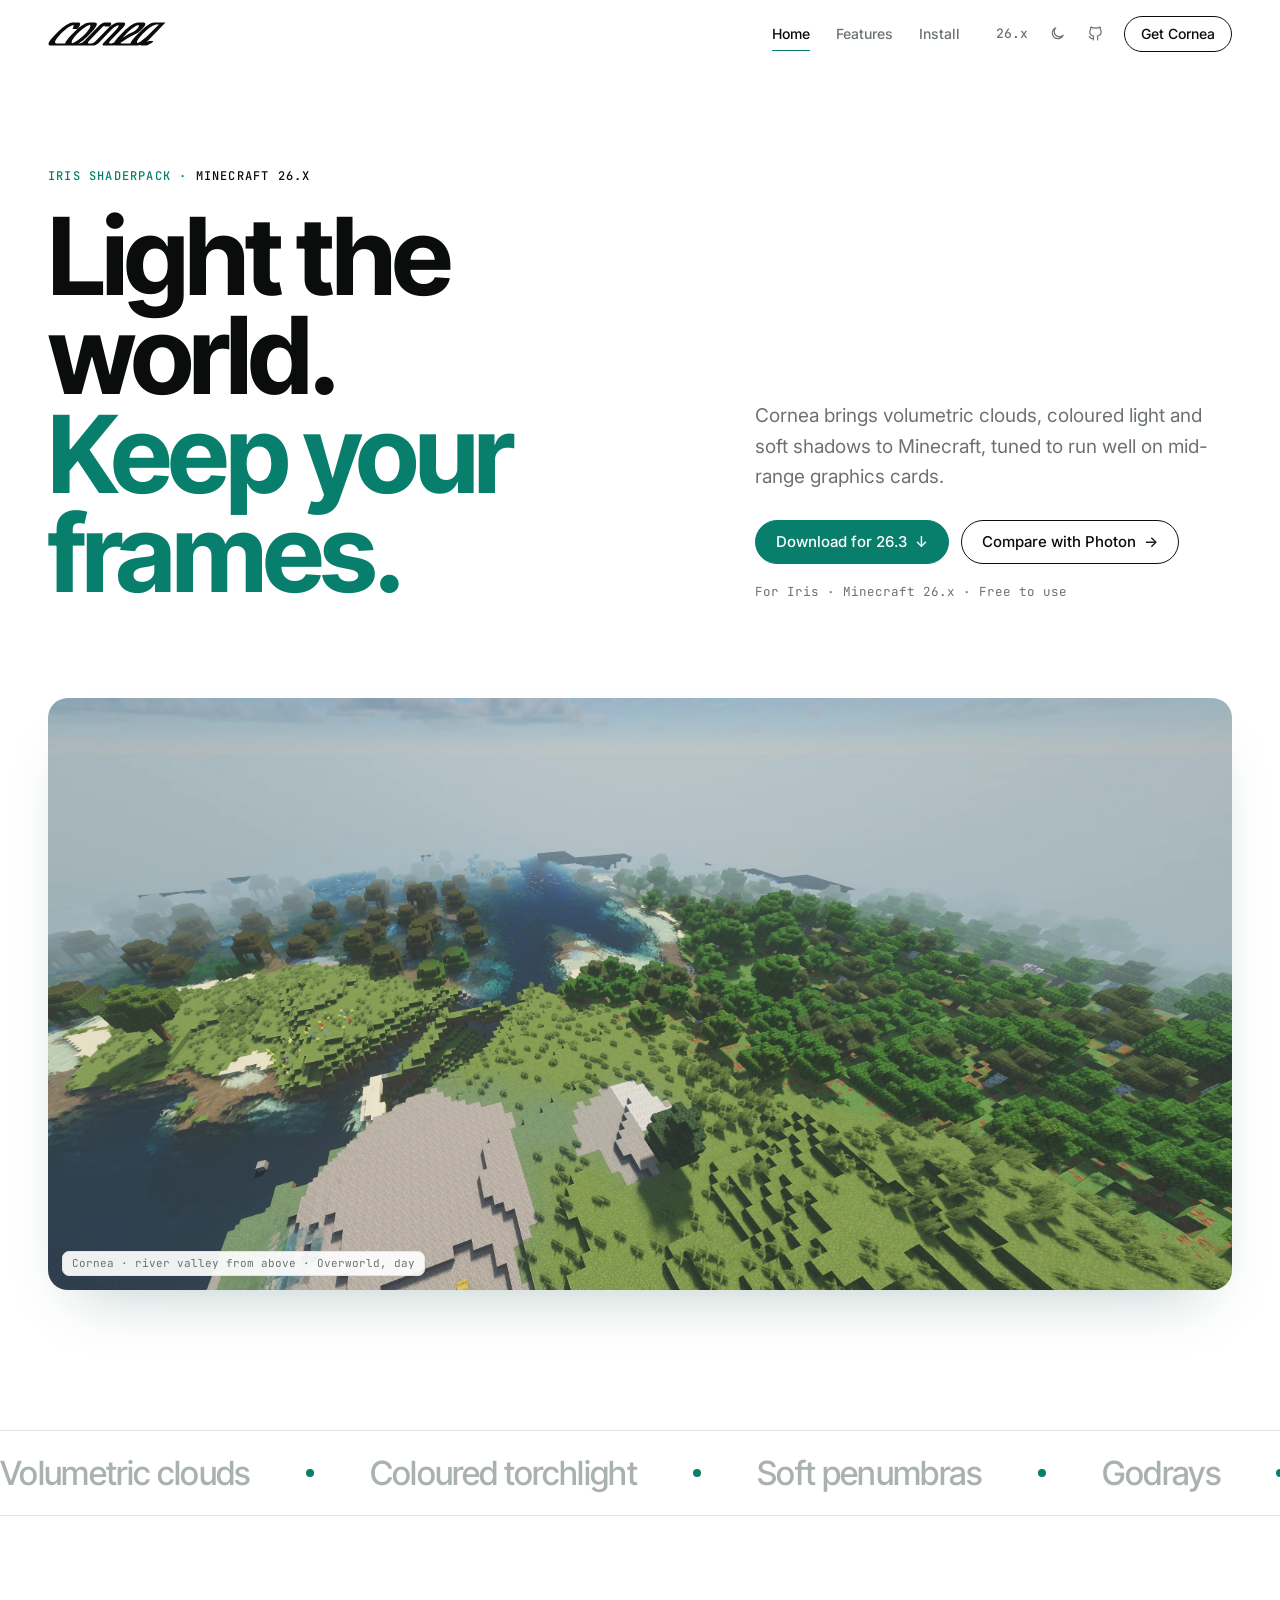
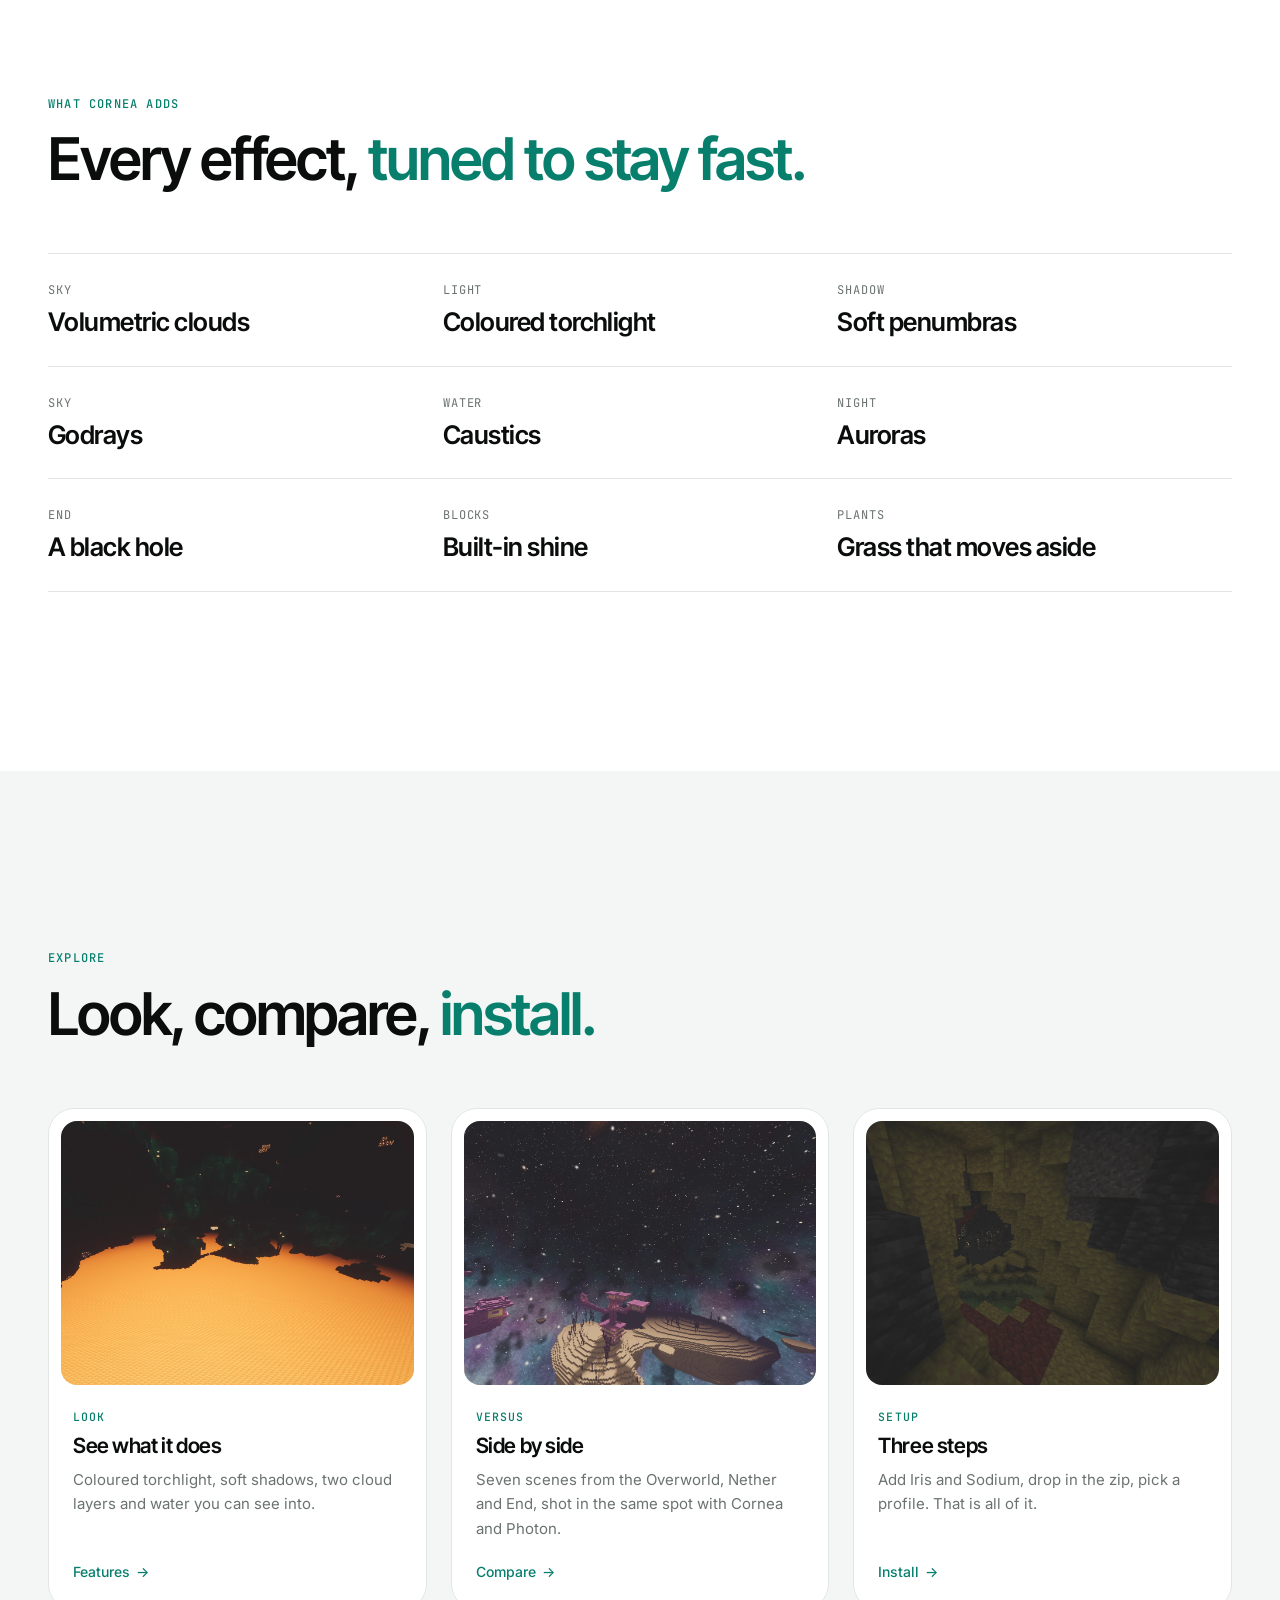
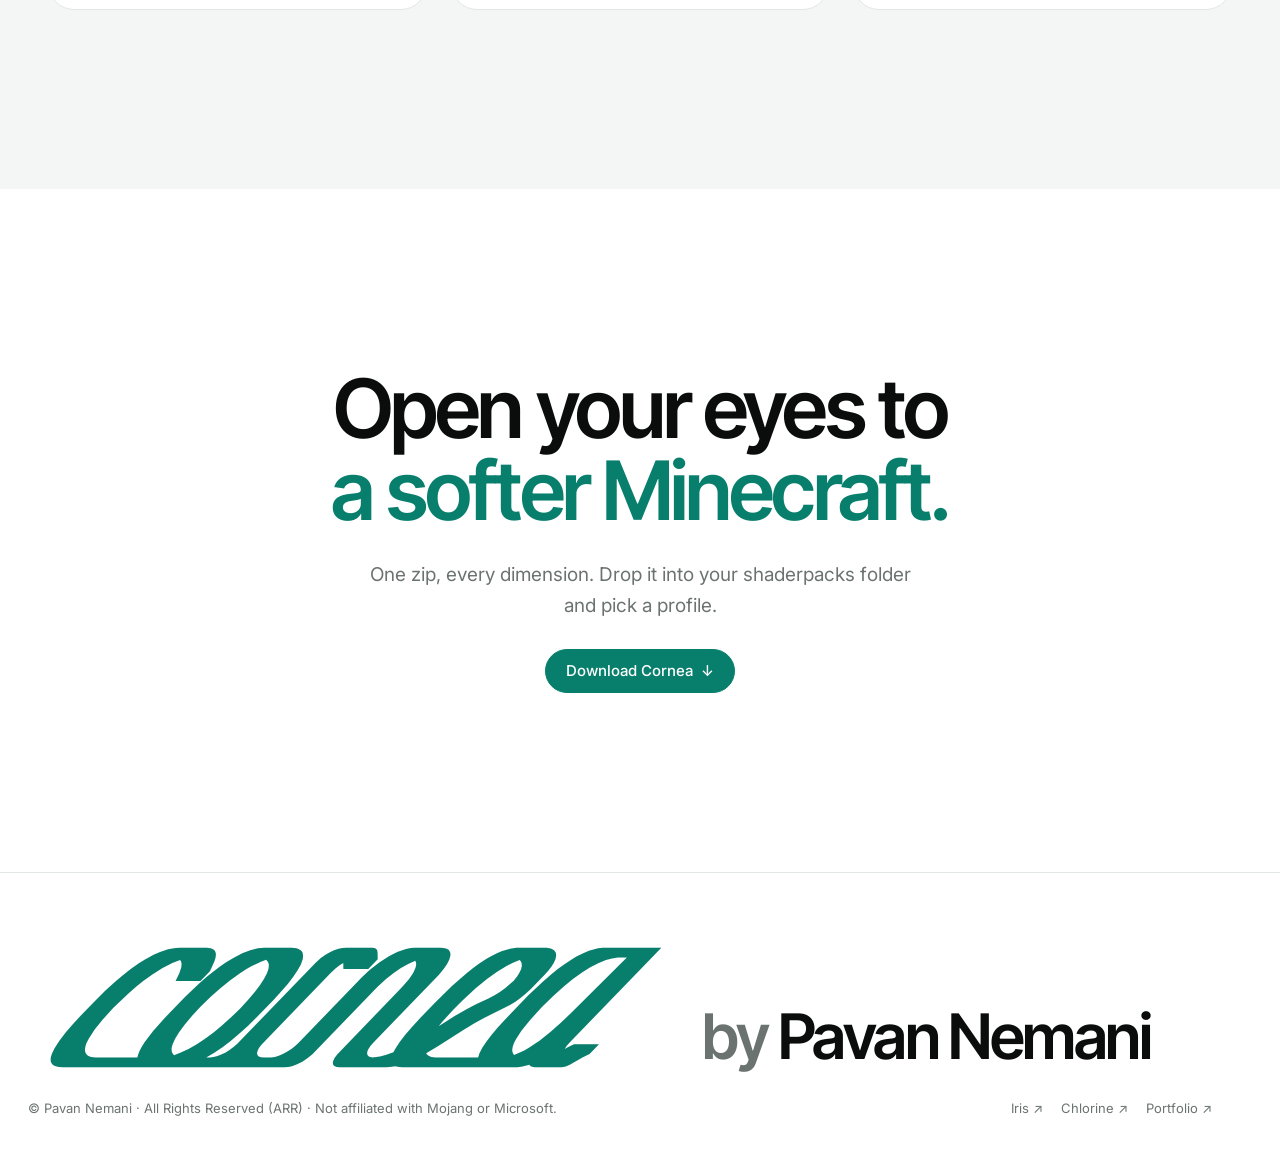
==== commit 6eb28898: "Remove the Transparency page Drop transparency.html, its links in the header and footer, and the cha" ====
--- a/index.html
+++ b/index.html
@@ -38,7 +38,6 @@
       <a href="index.html" class="on" aria-current="page">Home</a>
       <a href="features.html">Features</a>
       <a href="install.html">Install</a>
-      <a href="transparency.html">Transparency</a>
     </nav>
     <div class="tools">
       <span class="kbd">26.x</span>
@@ -52,7 +51,6 @@
     <a href="index.html" aria-current="page">Home</a>
     <a href="features.html">Features</a>
     <a href="install.html">Install</a>
-    <a href="transparency.html">Transparency</a>
     <a class="pill acc" href="download.html">Get Cornea <span class="ar">→</span></a>
   </nav>
 </header>
